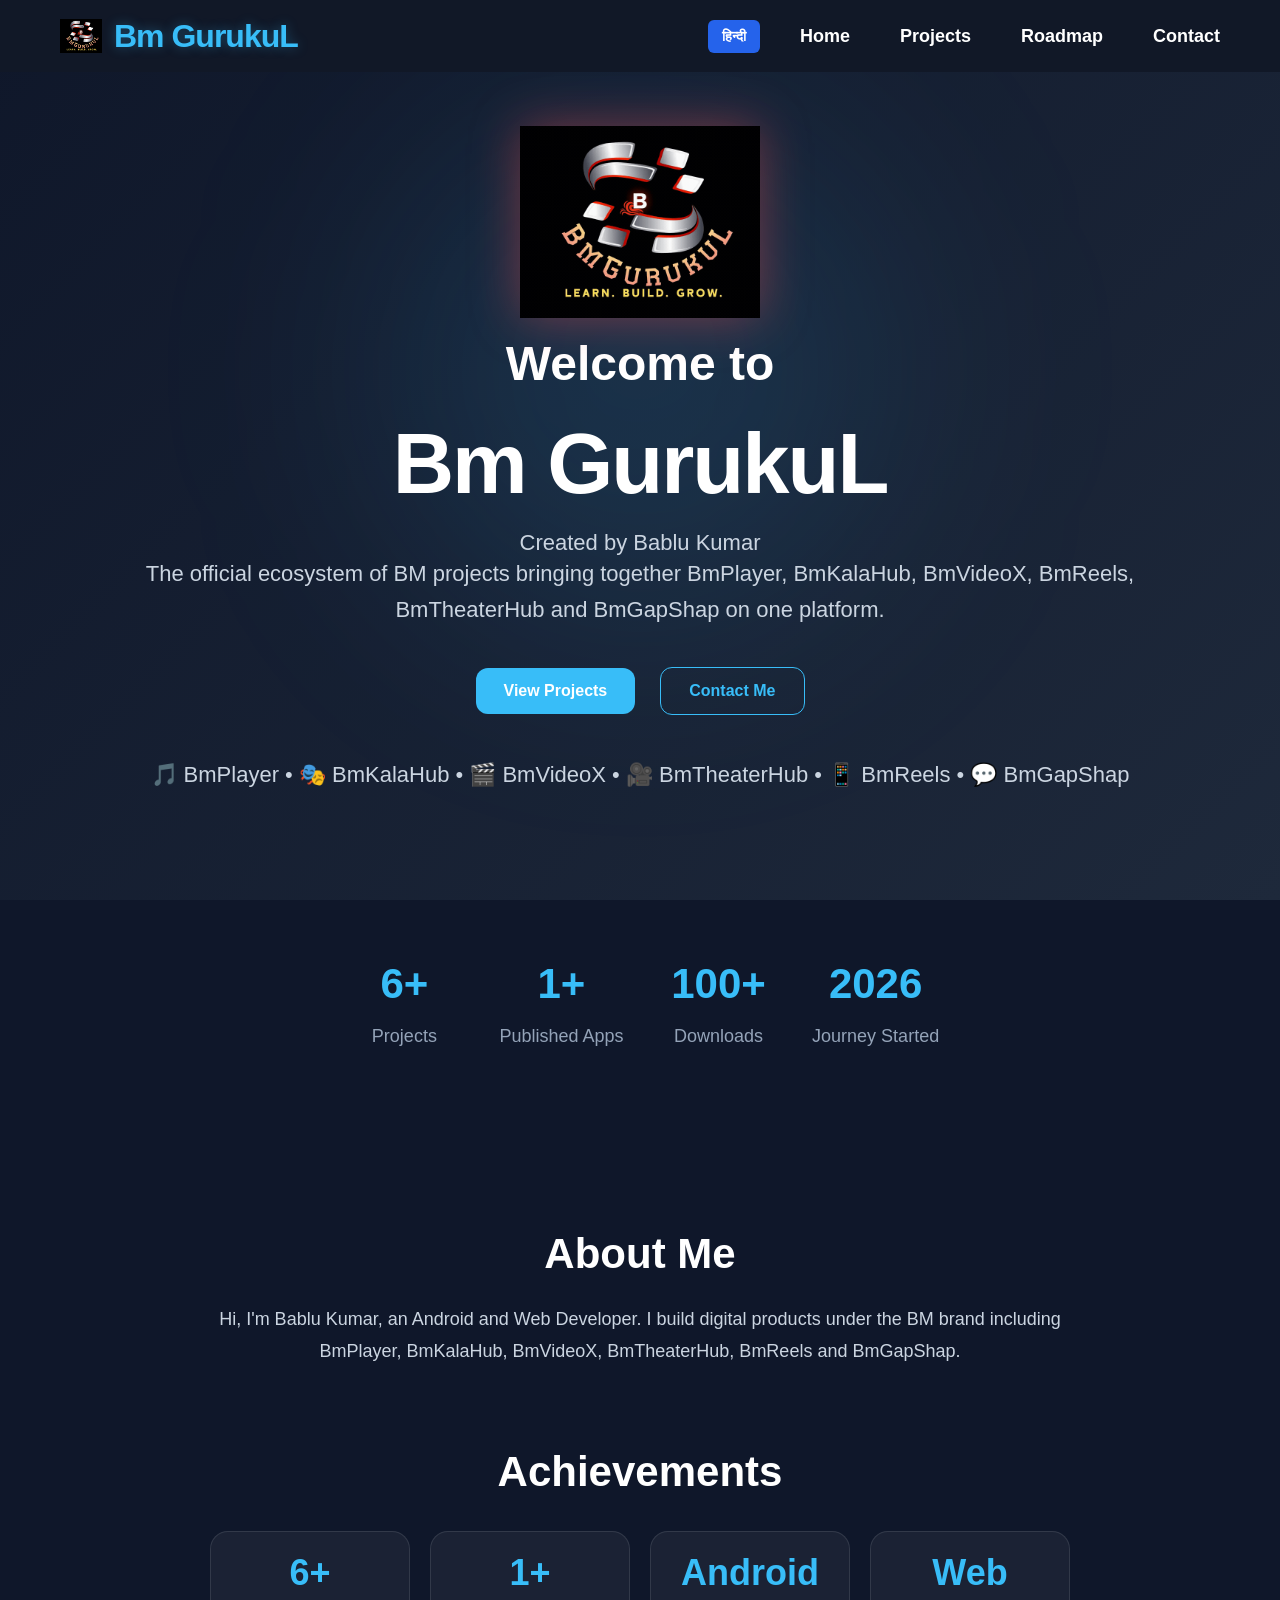
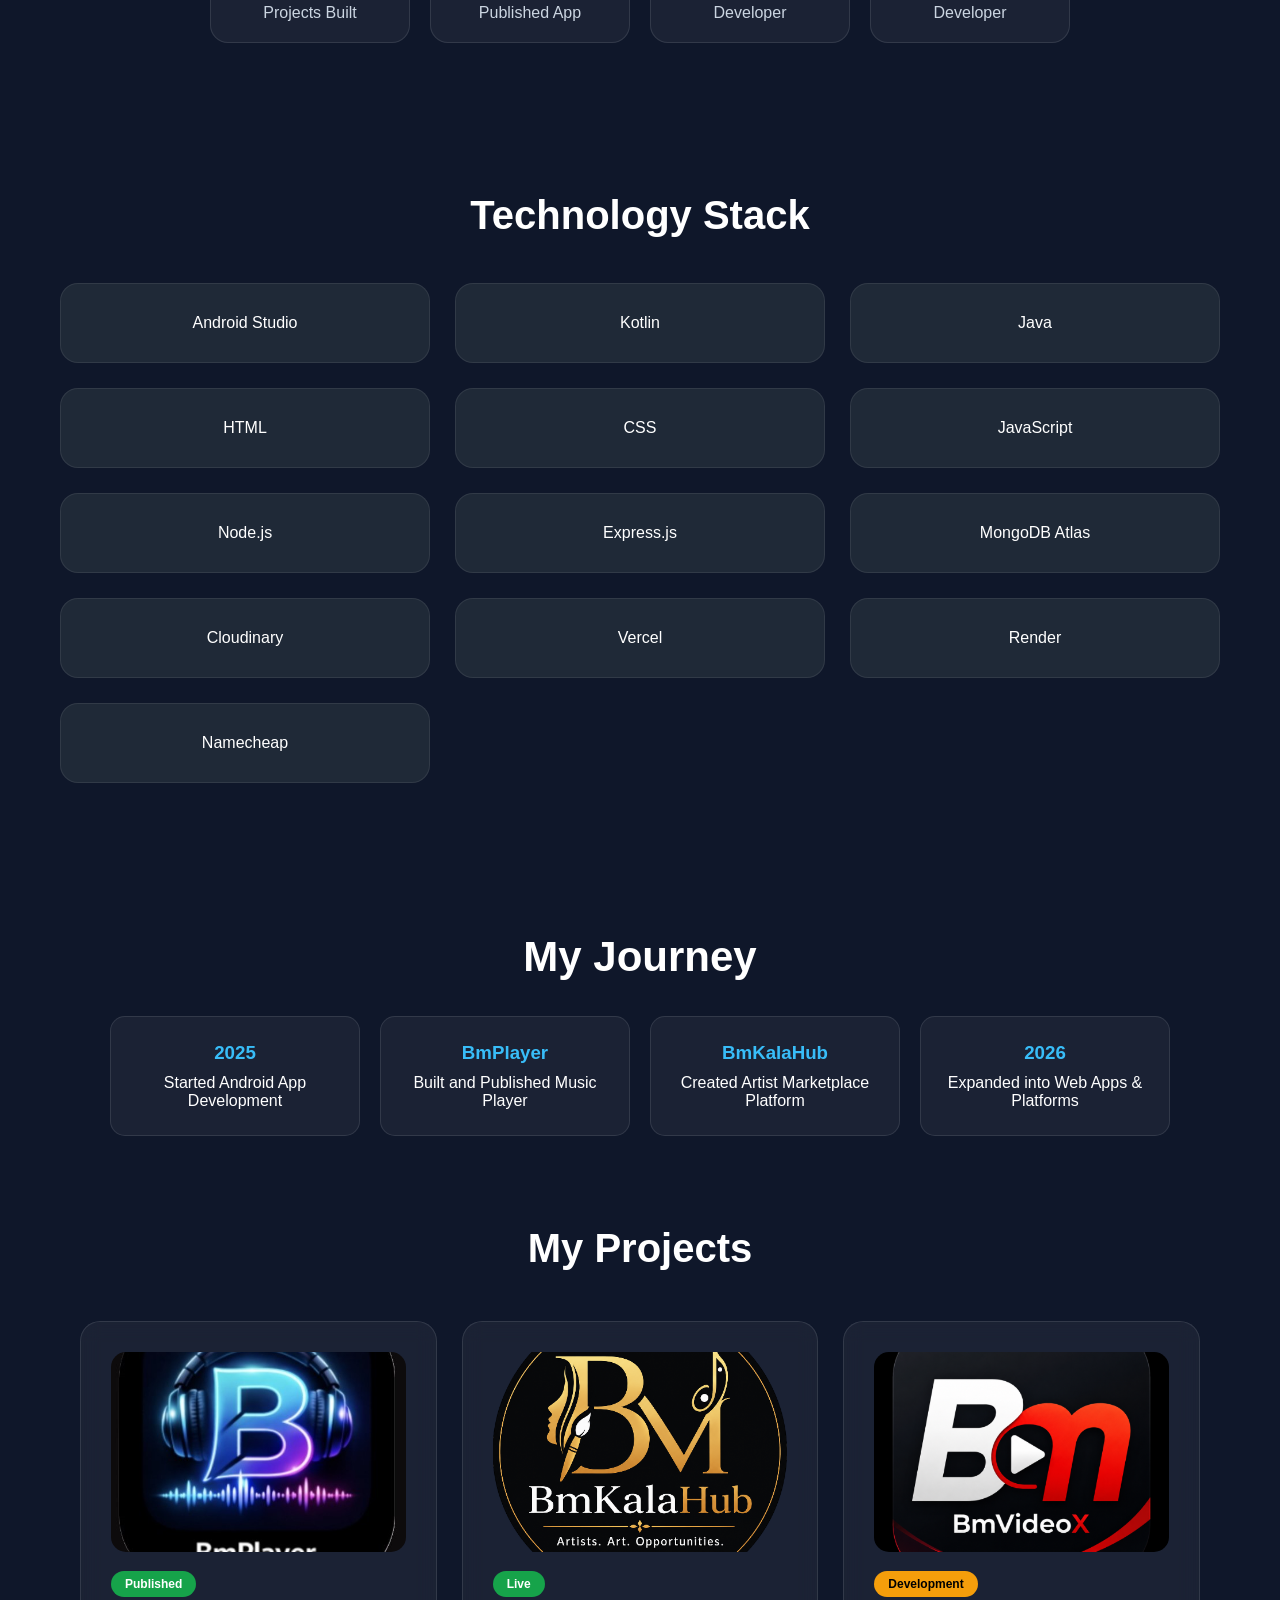
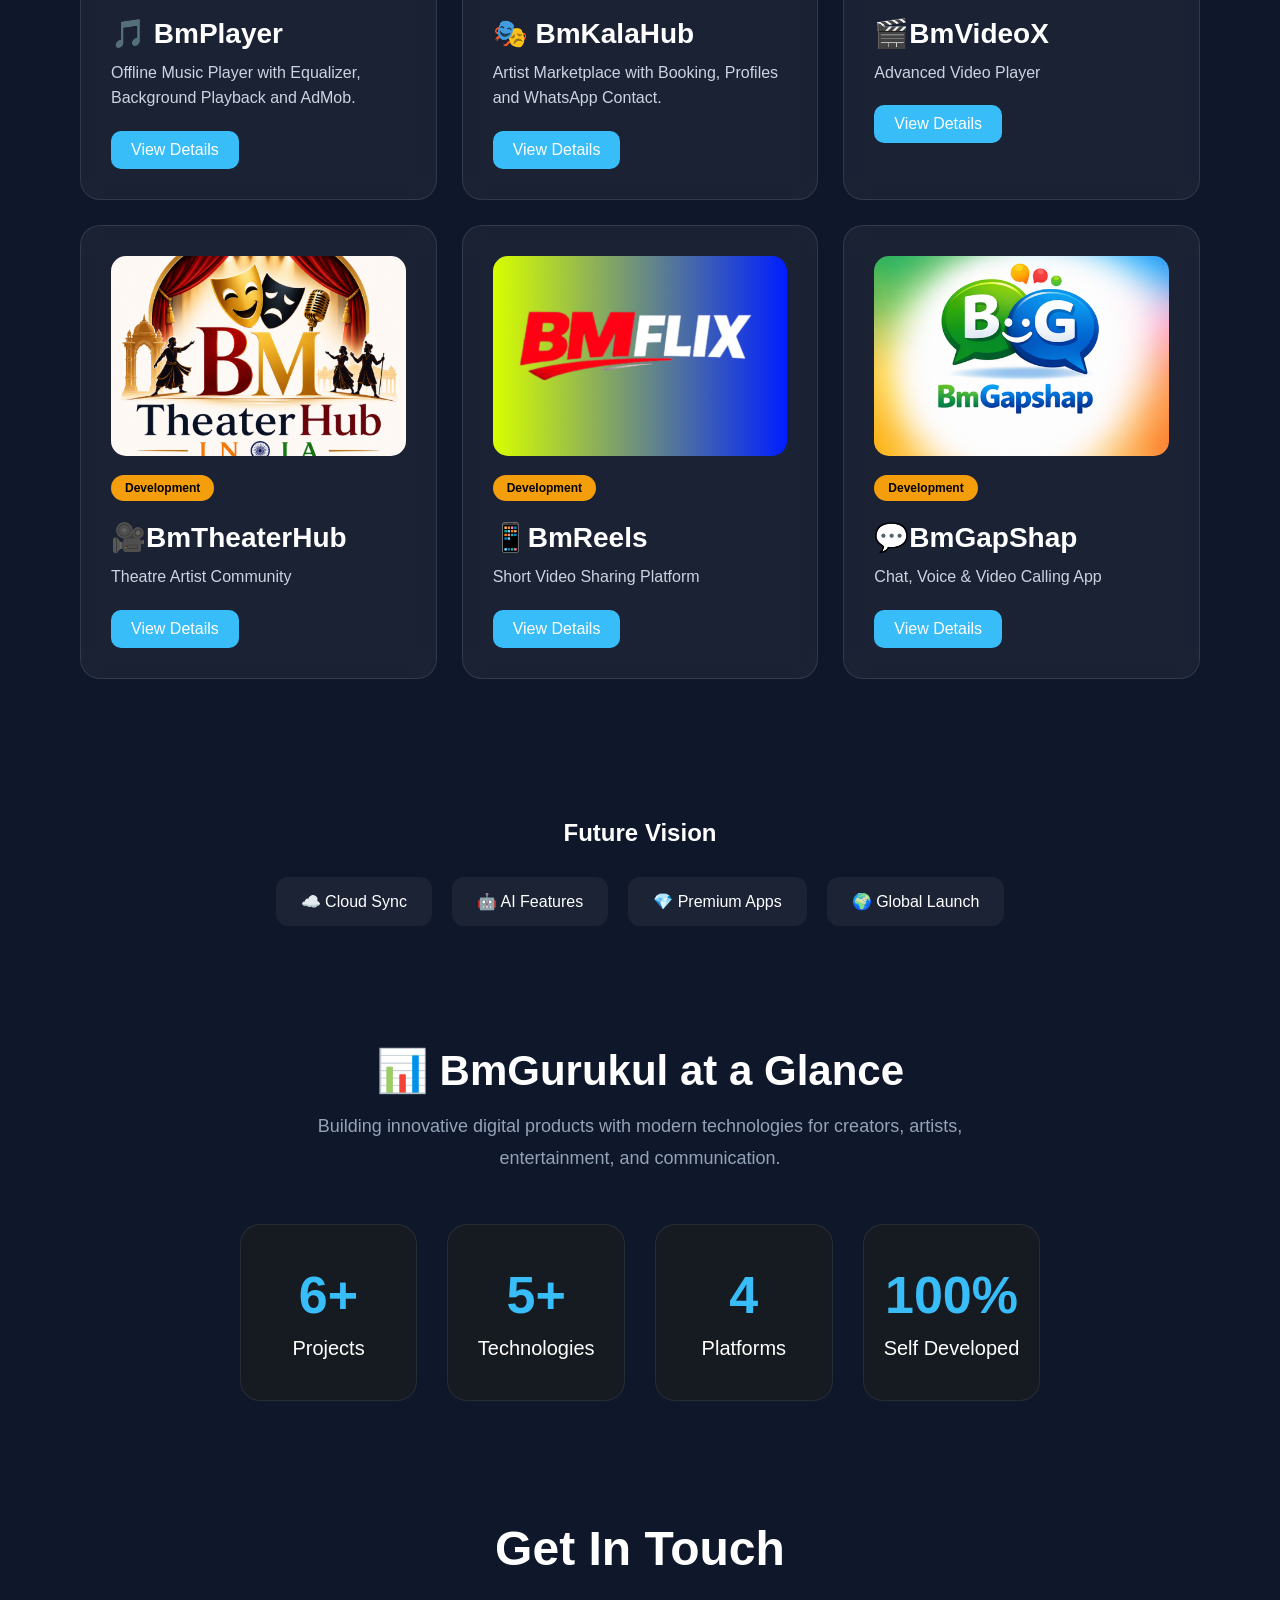
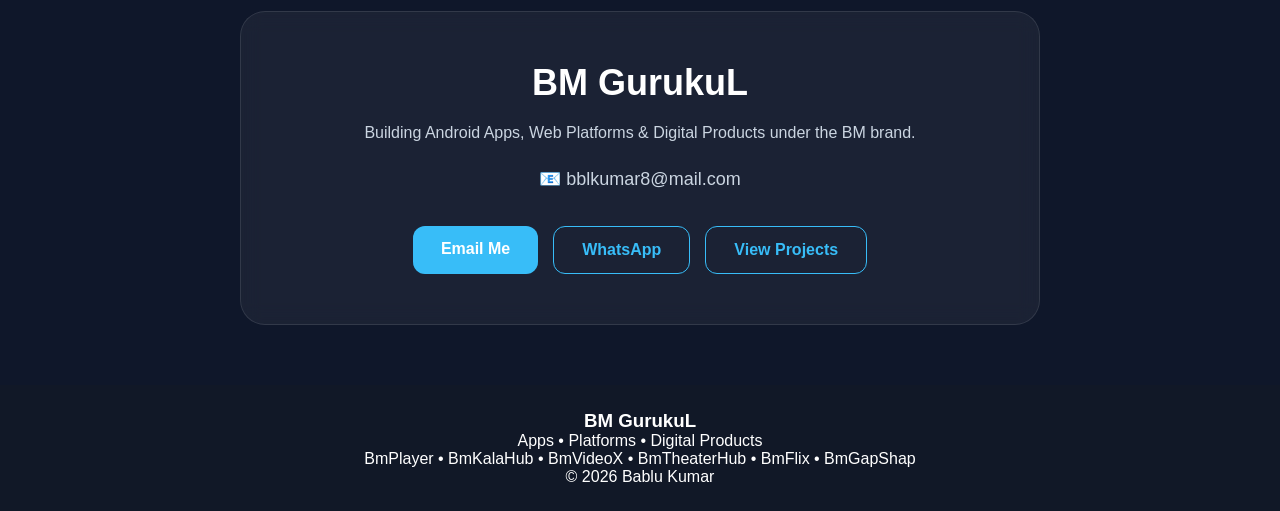
==== index.html @ 877640de "Fix image filename case" ====
<!DOCTYPE html>
<html lang="en">
<head>
    <meta charset="UTF-8">
    <meta name="viewport" content="width=device-width, initial-scale=1.0">
    <title>BmGurukul | Official BM Ecosystem</title>
    <link rel="icon" type="image/png" href="assets/bmgurukul.png">
    <link rel="manifest" href="manifest.webmanifest">
    <link rel="stylesheet" href="style.css">
    <link rel="canonical" href="https://bmgurukul.com">
 
    <meta name="description"
      content="Bm GurukuL is the official hub of BM projects including BmPlayer, BmKalaHub, BmVideoX, BmReels, BmTheaterHub and BmGapShap.">

<meta name="keywords"
      content="Bm GurukuL, BM Projects, Bablu Kumar, BmPlayer, BmKalaHub, BmVideoX, BmReels, BmTheaterHub, BmGapShap">

<meta name="author"
      content="Bablu Kumar">

<meta name="robots"
      content="index, follow">

<meta name="theme-color"
      content="#111827">

    <meta property="og:title"
      content="Bm GurukuL">

<meta property="og:description"
      content="Official ecosystem of BM digital projects.">

<meta property="og:type"
      content="website">

<meta property="og:image"
      content="assets/screenshot/bmgurukul.png">

<meta property="og:url" content="https://bmgurukul.com">

</head>
<body>


    <body class="home-page"></body>

    <div id="loader">

    <img src="assets/bmgurukul-logo.gif" alt="BmGurukul">

    <h2>Bm GurukuL</h2>

</div>
<header>
    <div class="logo">
    <img src="assets/bmgurukul.png" alt="BmGurukul Logo">
    <span>Bm GurukuL</span>
</div>

<div class="language-switch">
    <button id="langToggle">हिन्दी</button>
</div>

<!--
     <button class="menu-toggle" id="menuToggle">
    ☰
</button>
    -->

    <nav id="mobileMenu">
        <a href="#home">Home</a>
        <a href="#projects">Projects</a>
        <a href="#roadmap">Roadmap</a>
        <a href="#contact">Contact</a>
    </nav>

</header>

<section id="home" class="hero">

    <div class="hero-content">

        <div class="hero-logo">
            <img src="assets/bmgurukul-logo.gif" alt="BmGurukul Logo">
        </div>

      <h1 class="hero-title">

    <span class="welcome-text" id="welcomeText">Welcome to</span><br>

    <span class="brand-text" id="brandText">Bm GurukuL</span>

</h1>

        <p class="author" id="authorText">
    Created by Bablu Kumar
</p>

<p class="hero-sub" id="heroDesc">
    The official ecosystem of BM projects bringing together
    BmPlayer, BmKalaHub, BmVideoX, BmReels,
    BmTheaterHub and BmGapShap on one platform.
</p>

<div class="hero-buttons">

    <a href="#projects" class="btn-primary" id="viewProjectsBtn">
        View Projects
    </a>

    <a href="#contact" class="btn-secondary" id="contactBtn">
        Contact Me
    </a>

</div>

        <p class="hero-projects">
            🎵 BmPlayer • 🎭 BmKalaHub • 🎬 BmVideoX • 🎥 BmTheaterHub • 📱 BmReels • 💬 BmGapShap
        </p>

    </div>

</section>

<section class="stats">

    <div class="stats-grid">

        <div class="stat">
            <h2>6+</h2>
            <p>Projects</p>
        </div>

        <div class="stat">
            <h2>1+</h2>
            <p>Published Apps</p>
        </div>

        <div class="stat">
            <h2>100+</h2>
            <p>Downloads</p>
        </div>

        <div class="stat">
            <h2>2026</h2>
            <p>Journey Started</p>
        </div>

    </div>

</section>

<section class="about">

    <h2 id="aboutTitle">About Me</h2>


    <p id="aboutDesc">
        Hi, I'm Bablu Kumar, an Android and Web Developer.
        I build digital products under the BM brand including
        BmPlayer, BmKalaHub, BmVideoX, BmTheaterHub, BmReels
        and BmGapShap.
    </p>

</section>

<section class="achievements">

    <h2>Achievements</h2>

    <div class="achievement-grid">

        <div class="achievement-card">
            <h3>6+</h3>
            <p>Projects Built</p>
        </div>

        <div class="achievement-card">
            <h3>1+</h3>
            <p>Published App</p>
        </div>

        <div class="achievement-card">
            <h3>Android</h3>
            <p>Developer</p>
        </div>

        <div class="achievement-card">
            <h3>Web</h3>
            <p>Developer</p>
        </div>

    </div>

</section>

<section class="tech-stack">

    <h2>Technology Stack</h2>

    <div class="tech-grid">

        <div class="tech-card">Android Studio</div>
        <div class="tech-card">Kotlin</div>
        <div class="tech-card">Java</div>
        <div class="tech-card">HTML</div>
        <div class="tech-card">CSS</div>
        <div class="tech-card">JavaScript</div>
        <div class="tech-card">Node.js</div>
        <div class="tech-card">Express.js</div>
        <div class="tech-card">MongoDB Atlas</div>
        <div class="tech-card">Cloudinary</div>
        <div class="tech-card">Vercel</div>
        <div class="tech-card">Render</div>
        <div class="tech-card">Namecheap</div>


    </div>

</section>

<section class="journey">

    <h2 id="journeyTitle">My Journey</h2>

    <div class="timeline">

        <div class="timeline-item">
            <h3>2025</h3>
            <p id="journey1">Started Android App Development</p>
        </div>

        <div class="timeline-item">
            <h3>BmPlayer</h3>
            <p id="journey2">Built and Published Music Player</p>
        </div>

        <div class="timeline-item">
            <h3>BmKalaHub</h3>
            <p id="journey3">Created Artist Marketplace Platform</p>
        </div>

        <div class="timeline-item">
            <h3>2026</h3>
            <p id="journey4">Expanded into Web Apps & Platforms</p>
        </div>

    </div>

</section>

<section id="projects">
    <h2 id="projectsTitle">My Projects</h2>

    <div class="grid">

    <div class="card">

    <img src="images/bmplayer.png" class="project-img">

    <div class="badge live">Published</div>

    <h3>🎵 BmPlayer</h3>

    <p id="bmplayerDesc">
    Offline Music Player with Equalizer,
    Background Playback and AdMob.
</p>

<a href="bmplayer.html" class="project-btn" id="bmplayerBtn">
    View Details
</a>
</div>


        <div class="card">

    <img src="images/BmKalaHub.png" class="project-img">
    <div class="badge live">Live</div>

    <h3>🎭 BmKalaHub</h3>

    <p id="bmkalahubDesc">
      Artist Marketplace with Booking,
      Profiles and WhatsApp Contact.
   </p>

    <a href="bmkalahub.html" class="project-btn" id="bmkalahubBtn">
         View Details
     </a>
  </div>

        <div class="card">
         <img src="images/bmvideox.png" class="project-img">

        <div class="badge dev">Development</div>
            <h3>🎬BmVideoX</h3>
            <p id="bmvideoxDesc">Advanced Video Player</p>

       <a href="bmvideox.html" class="project-btn" id="bmvideoxBtn">
                 View Details
       </a>
 
        </div>

        <div class="card">
        <img src="images/bmtheaterhub.png" class="project-img">
            <div class="badge dev">Development</div> 
            <h3>🎥BmTheaterHub</h3>
            <p id="bmtheaterhubDesc">Theatre Artist Community</p>

           <a href="bmtheaterhub.html" class="project-btn" id="bmtheaterhubBtn">
                    View Details
            </a>
        </div>

        <div class="card">
         <img src="images/BmReels.png" class="project-img">
        <div class="badge dev">Development</div>
            <h3>📱BmReels</h3>
            <p id="bmreelsDesc">Short Video Sharing Platform</p>

            <a href="bmreels.html" class="project-btn" id="bmreelsBtn">
                     View Details
            </a>

        </div>

        <div class="card">
        <img src="images/bmgapshap.png" class="project-img">

        <div class="badge dev">Development</div>
            <h3>💬BmGapShap</h3>
            <p id="bmgapshapDesc">Chat, Voice & Video Calling App</p>

             <a href="bmgapshap.html" class="project-btn" id="bmgapshapBtn">
                      View Details
             </a>
 
        </div>

    </div>
</section>

<section id="roadmap">

    <h2 id="roadmapTitle">Future Vision</h2>

    <div class="roadmap-grid">

        <div id="roadmap1">☁️ Cloud Sync</div>

        <div id="roadmap2">🤖 AI Features</div>

        <div id="roadmap3">💎 Premium Apps</div>

        <div id="roadmap4">🌍 Global Launch</div>

    </div>

</section>

<section class="stats">

    <div class="container">

        <h2 id="statsTitle">📊 BmGurukul at a Glance</h2>

        <p id="statsDesc">
            Building innovative digital products with modern technologies
            for creators, artists, entertainment, and communication.
        </p>

        <div class="stats-grid">

    <div class="stat-card">
        <h3>6+</h3>
        <span id="projectsStat">Projects</span>
    </div>

    <div class="stat-card">
        <h3>5+</h3>
        <span id="technologiesStat">Technologies</span>
    </div>

    <div class="stat-card">
        <h3>4</h3>
        <span id="platformsStat">Platforms</span>
    </div>

    <div class="stat-card">
        <h3>100%</h3>
        <span id="developedStat">Self Developed</span>
    </div>

</div>

</section>

<section id="contact">

    <h2 id="contactTitle">Get In Touch</h2>

    <div class="contact-card">

        <h3 id="contactBrand">BM GurukuL</h3>

        <p id="contactDesc">
            Building Android Apps, Web Platforms &
            Digital Products under the BM brand.
        </p>

        <p class="contact-email">
            📧 bblkumar8@mail.com
        </p>

        <div class="contact-buttons">

            <a href="https://mail.google.com/mail/?view=cm&fs=1&to=bblkumar8@mail.com"
               target="_blank"
               class="btn-primary"
               id="emailBtn">
                Email Me
            </a>

            <a href="https://wa.me/919546801267"
               target="_blank"
               class="btn-secondary"
               id="whatsappBtn">
                WhatsApp
            </a>

            <a href="#projects"
               class="btn-secondary"
               id="viewProjectsContactBtn">
                View Projects
            </a>

        </div>

    </div>

</section>

<footer>

    <h3 id="footerTitle">BM GurukuL</h3>

    <p id="footerTagline">
        Apps • Platforms • Digital Products
    </p>

    <p id="footerProjects">
        BmPlayer • BmKalaHub • BmVideoX •
        BmTheaterHub • BmFlix • BmGapShap
    </p>

    <p id="footerCopyright">
        © 2026 Bablu Kumar
    </p>

</footer>

   <script src="js/loader.js"></script>
   <script src="script.js"></script>
   <script src="language.js"></script>

  </body>

</html>
---- style.css ----
*{
    margin:0;
    padding:0;
    box-sizing:border-box;
    font-family:Segoe UI,sans-serif;
}

body{
    background:#0f172a;
    color:white;
}

.hero::before{
    content:'';
    position:absolute;
    width:500px;
    height:500px;
    background:rgba(56,189,248,.12);
    filter:blur(120px);
    border-radius:50%;
    top:120px;
    left:50%;
    transform:translateX(-50%);
}

.hero{
    position:relative;
    overflow:hidden;
}

.hero > *{
    position:relative;
    z-index:2;
}

header{
    height:72px;
    padding:0 60px;
    display:flex;
    justify-content:space-between;
    align-items:center;
    background:#111827;
    position:fixed;
    top:0;
    left:0;
    right:0;
    z-index:1000;
}

nav a{
    color:white;
    text-decoration:none;
    margin-left:25px;
}

.language-switch{
    margin-left:auto;
    margin-right:15px;
}

.language-switch button{
    background:#2563eb;
    color:#fff;
    border:none;
    border-radius:6px;
    padding:8px 14px;
    font-size:14px;
    font-weight:600;
    cursor:pointer;
    transition:.3s;
}

.language-switch button:hover{
    background:#1d4ed8;
}

.hero{
    min-height:100vh;
    padding:150px 20px 80px;
    display:flex;
    justify-content:center;
    align-items:center;
    text-align:center;
    background:linear-gradient(135deg,#0f172a,#1e293b);
}
.hero-content{
    max-width:1100px;
    margin:auto;
}

.hero-title{

    margin:20px 0;

    line-height:1.1;

}

.welcome-text{

    display:block;

    font-size:48px;

    font-weight:700;

    color:#ffffff;

}

.brand-text{

    display:block;

    font-size:85px;

    font-weight:900;

    color:#ffffff;

    letter-spacing:-2px;

}
.hero p{
    font-size:22px;
    color:#cbd5e1;
}

.hero button{
    margin-top:30px;
    padding:14px 30px;
    border:none;
    border-radius:10px;
    font-size:18px;
    cursor:pointer;
}


#projects{
   padding:30px 80px 80px;
}

#projects h2{
    text-align:center;
    margin-bottom:50px;
    font-size:40px;
}

.grid{
    display:grid;
    grid-template-columns:repeat(auto-fit,minmax(300px,1fr));
    gap:25px;
}

.card{
    background:#1e293b;
    padding:25px;
    border-radius:15px;
    transition:.3s;
}

.card:hover{
    transform:translateY(-8px);
}

.card h3{
    margin-bottom:10px;
}

#roadmap{
    padding:60px 80px 30px;
}

#contact{
    padding:30px 80px 40px;
}

footer{
    padding:25px;
    text-align:center;
    background:#111827;
}

.stats{
    display:flex;
    justify-content:center;
    gap:80px;
    padding:60px 20px;
    text-align:center;
}

.stat h2{
    font-size:60px;
    color:#38bdf8;
}

.stat p{
    font-size:20px;
    color:#cbd5e1;
}

.about{
    padding:70px 15% 20px;
    text-align:center;
}

.about h2{
    font-size:42px;
    margin-bottom:25px;
}

.about p{
    max-width:900px;
    margin:auto;
    font-size:18px;
    line-height:1.8;
    color:#cbd5e1;
}

.card{
    background:rgba(255,255,255,0.05);
    backdrop-filter:blur(10px);
    border:1px solid rgba(255,255,255,0.1);
    padding:30px;
    border-radius:20px;
    transition:0.4s;
    overflow:hidden;
}

.card:hover{
    transform:translateY(-10px);
    box-shadow:0 15px 40px rgba(0,0,0,0.4);
}

.card h3{
    font-size:28px;
    margin:20px 0 10px;
}

.card p{
    color:#cbd5e1;
    line-height:1.6;
}

.badge{
    display:inline-block;
    padding:6px 14px;
    border-radius:30px;
    font-size:12px;
    font-weight:bold;
}

.live{
    background:#16a34a;
    color:white;
}

.dev{
    background:#f59e0b;
    color:black;
}

.hero-sub{
    max-width:1000px;
    margin:0 auto 35px;
    font-size:28px;
    line-height:1.6;
    color:#cbd5e1;
}

.hero-buttons{
    display:flex;
    justify-content:center;
    align-items:center;
    gap:25px;   /* Buttons ke beech distance */
    margin:40px 0;
    flex-wrap:wrap;
}

.btn-primary,
.btn-secondary{
    padding:14px 28px;
    border-radius:12px;
    text-decoration:none;
    font-weight:600;
    transition:.3s;
}

.btn-primary{
    background:#38bdf8;
    color:white;
}

.btn-primary:hover{
    transform:translateY(-3px);
}

.btn-secondary{
    border:1px solid #38bdf8;
    color:#38bdf8;
}

.btn-secondary:hover{
    background:#38bdf8;
    color:white;
}

.hero-projects{
    margin-top:25px;
    color:#94a3b8;
    text-align:center;
     font-size:22px;
    line-height:1.8;
}

.contact-card{
    max-width:700px;
    margin:auto;
    background:rgba(255,255,255,.05);
    border:1px solid rgba(255,255,255,.1);
    border-radius:20px;
    padding:40px;
    text-align:center;
}

#contact h2{
    text-align:center;
    margin-bottom:30px;
    font-size:42px;
}

#roadmap{
    text-align:center;
    padding:60px 20px;
}

.roadmap-grid{
    display:flex;
    justify-content:center;
    gap:20px;
    flex-wrap:wrap;
    margin-top:30px;
}

.roadmap-grid div{
    background:rgba(255,255,255,.05);
    padding:15px 25px;
    border-radius:12px;
}

.contact-buttons{
    margin-top:25px;
    display:flex;
    justify-content:center;
    gap:15px;
}

#contact{
    padding:60px 20px;
    text-align:center;
}

#contact h2{
    font-size:48px;
    margin-bottom:35px;
}

.contact-card{
    max-width:800px;
    margin:auto;
    padding:50px;
    border-radius:25px;
    background:rgba(255,255,255,.05);
    border:1px solid rgba(255,255,255,.1);
    backdrop-filter:blur(10px);
}

.contact-card h3{
    font-size:36px;
    margin-bottom:15px;
}

.contact-card p{
    color:#cbd5e1;
    line-height:1.8;
}

.contact-email{
    margin-top:15px;
    font-size:18px;
}

.contact-buttons{
    margin-top:30px;
    display:flex;
    justify-content:center;
    gap:15px;
    flex-wrap:wrap;
}

.project-img{
    width:100%;
    height:200px;
    object-fit:cover;
    border-radius:15px;
    margin-bottom:15px;
    transition:.4s;
}

.card:hover .project-img{
    transform:scale(1.05);
}

.project-btn{
    display:inline-block;
    margin-top:20px;
    padding:10px 20px;
    border-radius:10px;
    background:#38bdf8;
    color:white;
    text-decoration:none;
}

html{
    scroll-behavior:smooth;
}

.project-page{
    max-width:1200px;
    margin:auto;
    padding:60px 30px;
}

.project-page .project-img{
    width:250px;
    height:250px;
    object-fit:cover;
    display:block;
    margin:60px auto 40px;
    border-radius:25px;
}

.project-page h1{
    text-align:center;
    font-size:60px;
    margin-bottom:20px;
}

.project-page p{
    text-align:center;
    font-size:22px;
    color:#cbd5e1;
    max-width:900px;
    margin:0 auto 30px;
}

.project-page h2{
    text-align:center;
    margin-top:50px;
    margin-bottom:25px;
}

.project-page ul{
    max-width:500px;
    margin:0 auto 40px;
    font-size:20px;
    line-height:2;
}

.project-page .btn-primary{
    display:block;
    width:220px;
    text-align:center;
    margin:30px auto;
}

header nav a{
    color:white;
    text-decoration:none;
    font-size:18px;
    font-weight:600;
}

header nav a:hover{
    color:#38bdf8;
}

.achievements{
    padding:60px 20px;
    text-align:center;
}

.achievements h2{
    font-size:42px;
    margin-bottom:35px;
}

.achievement-grid{
    display:flex;
    justify-content:center;
    gap:20px;
    flex-wrap:wrap;
}

.achievement-card{
    background:rgba(255,255,255,.05);
    border:1px solid rgba(255,255,255,.1);
    border-radius:18px;
    padding:20px;
    min-width:200px;
}

.achievement-card h3{
    font-size:36px;
    color:#38bdf8;
}

.achievement-card p{
    margin-top:10px;
    color:#cbd5e1;
}

.tech-stack{
    padding:60px 20px;
    text-align:center;
}

.tech-stack h2{
    font-size:42px;
    margin-bottom:35px;
}

.tech-grid{
    display:flex;
    justify-content:center;
    gap:15px;
    flex-wrap:wrap;
}

.tech-card{
    background:rgba(255,255,255,.05);
    border:1px solid rgba(255,255,255,.1);
    border-radius:12px;
    padding:15px 25px;
    color:white;
    transition:.3s;
}

.tech-card:hover{
    transform:translateY(-5px);
}

.journey{
    padding:60px 20px;
    text-align:center;
}

.journey h2{
    font-size:42px;
    margin-bottom:35px;
}

.timeline{
    display:flex;
    justify-content:center;
    gap:20px;
    flex-wrap:wrap;
}

.timeline-item{
    background:rgba(255,255,255,.05);
    border:1px solid rgba(255,255,255,.1);
    border-radius:15px;
    padding:25px;
    width:250px;
}

.timeline-item h3{
    color:#38bdf8;
    margin-bottom:10px;
}

.hero-logo{
    display:flex;
    justify-content:center;
    align-items:center;
    margin-top:-50px;      /* Logo upar */
    margin-bottom:10px;    /* Heading ke paas */
}

.hero-logo img{
    width:240px;           /* Pehle 180px tha */
    height:auto;
    display:block;
    animation:logoFloat 3s ease-in-out infinite;
    filter:drop-shadow(0 0 25px rgba(255,80,80,.40));
}

@keyframes logoFloat{
    0%{
        transform:translateY(0);
    }

    50%{
        transform:translateY(-12px);
    }

    100%{
        transform:translateY(0);
    }
}

.logo{
    display:flex;
    align-items:center;
    gap:12px;
}

.logo img{
    width:42px;
    height:42px;
    object-fit:contain;
}

.logo span{
    font-size:32px;
    font-weight:800;
    color:#38bdf8;
    letter-spacing:-1px;
    text-shadow:0 0 12px rgba(56,189,248,.35);
}

/* ===========================
   LOADER
=========================== */

#loader{
    position:fixed;
    inset:0;
    background:#0f172a;
    display:flex;
    flex-direction:column;
    justify-content:center;
    align-items:center;
    z-index:99999;
    transition:opacity .8s ease, visibility .8s ease;
}

#loader img{
    width:180px;
    height:auto;
    animation:loaderFloat 2s ease-in-out infinite;
    filter:drop-shadow(0 0 25px rgba(255,70,70,.4));
}

#loader h2{
    margin-top:20px;
    font-size:42px;
    color:#38bdf8;
    font-weight:800;
    letter-spacing:1px;
}

#loader.hide{
    opacity:0;
    visibility:hidden;
}

@keyframes loaderFloat{

    0%,100%{
        transform:translateY(0);
    }

    50%{
        transform:translateY(-12px);
    }

}

.project-info{
    max-width:1100px;
    margin:50px auto;
    display:grid;
    grid-template-columns:repeat(auto-fit,minmax(220px,1fr));
    gap:25px;
}

.info-card{
    background:#1f2937;
    border:1px solid rgba(255,255,255,.08);
    border-radius:18px;
    padding:30px 20px;
    text-align:center;
    transition:.35s;
}

.info-card span{
    font-size:38px;
}

.info-card h3{
    margin:15px 0 8px;
    color:#fff;
    font-size:22px;
}

.info-card p{
    color:#38bdf8;
    font-size:18px;
    font-weight:600;
}

.info-card:hover{
    transform:translateY(-8px);
    border-color:#38bdf8;
    box-shadow:0 15px 40px rgba(56,189,248,.25);
}

.features-section{
    max-width:1100px;
    margin:60px auto;
    padding:0 20px;
    text-align:center;
}

.features-section h2{
    font-size:38px;
    margin-bottom:40px;
    color:#fff;
}

.features-grid{
    display:grid;
    grid-template-columns:repeat(auto-fit,minmax(260px,1fr));
    gap:20px;
}

.feature-item{
    background:#1f2937;
    border:1px solid rgba(255,255,255,.08);
    border-radius:16px;
    padding:22px;
    font-size:20px;
    color:#fff;
    transition:.3s;
}

.feature-item:hover{
    transform:translateY(-6px);
    border-color:#38bdf8;
    box-shadow:0 10px 30px rgba(56,189,248,.25);
}

/* ==========================
   SCREENSHOTS
========================== */

.screenshots-section{
    max-width:1200px;
    margin:90px auto;
    padding:0 20px;
    text-align:center;
}

.screenshots-section h2{
    font-size:40px;
    color:#fff;
    margin-bottom:15px;
}

.screenshots-subtitle{
    color:#94a3b8;
    font-size:20px;
    margin-bottom:45px;
}

.screenshots-grid{
    display:grid;
    grid-template-columns:repeat(3,1fr);
    gap:25px;
}

.screenshots-grid img{
    width:100%;
    border-radius:18px;
    border:1px solid rgba(255,255,255,.08);
    transition:.35s;
    cursor:pointer;
    box-shadow:0 12px 30px rgba(0,0,0,.25);
}

.screenshots-grid img:hover{
    transform:translateY(-8px) scale(1.03);
    border-color:#38bdf8;
    box-shadow:0 18px 45px rgba(56,189,248,.35);
}

@media(max-width:900px){

.screenshots-grid{

grid-template-columns:1fr;

}

}

.tech-stack{
    max-width:1200px;
    margin:90px auto;
    padding:0 20px;
    text-align:center;
}

.tech-stack h2{
    font-size:40px;
    margin-bottom:45px;
}

.tech-grid{
    display:grid;
    grid-template-columns:repeat(3,1fr);
    gap:25px;
}

.tech-card{
    background:#1f2937;
    padding:30px;
    border-radius:18px;
    border:1px solid rgba(255,255,255,.08);
    transition:.35s;
}

.tech-card:hover{
    transform:translateY(-8px);
    border-color:#38bdf8;
    box-shadow:0 18px 45px rgba(56,189,248,.25);
}

.tech-card h3{
    color:#38bdf8;
    margin-bottom:18px;
}

.tech-card p{
    line-height:1.8;
}

@media(max-width:900px){

.tech-grid{
grid-template-columns:1fr;
}

}

/* ==========================
   LIVE PROJECT
========================== */

.live-project{

    max-width:1000px;

    margin:100px auto;

    padding:60px 30px;

    text-align:center;

    background:linear-gradient(135deg,#0f172a,#1f2937);

    border-radius:22px;

    border:1px solid rgba(56,189,248,.15);

}

.live-project h2{

    font-size:42px;

    margin-bottom:20px;

    color:#fff;

}

.live-project p{

    font-size:21px;

    color:#cbd5e1;

    margin-bottom:40px;

    line-height:1.8;

}

.visit-btn{

    display:inline-block;

    padding:18px 42px;

    background:#38bdf8;

    color:#fff;

    text-decoration:none;

    font-size:22px;

    font-weight:700;

    border-radius:14px;

    transition:.35s;

}

.visit-btn:hover{

    transform:translateY(-6px);

    box-shadow:0 18px 45px rgba(56,189,248,.35);

    background:#0ea5e9;

}

/* ==========================
   RELATED PROJECTS
========================== */

.related-projects{

    max-width:1200px;

    margin:100px auto;

    padding:0 20px;

    text-align:center;

}

.related-projects h2{

    font-size:40px;

    margin-bottom:45px;

}

.related-grid{

    display:grid;

    grid-template-columns:repeat(auto-fit,minmax(250px,1fr));

    gap:25px;

}

.related-card{

    background:#1f2937;

    border:1px solid rgba(255,255,255,.08);

    border-radius:18px;

    padding:30px;

    text-decoration:none;

    color:#fff;

    transition:.35s;

}

.related-card h3{

    color:#38bdf8;

    margin-bottom:15px;

}

.related-card p{

    color:#cbd5e1;

    line-height:1.6;

}

.related-card:hover{

    transform:translateY(-8px);

    border-color:#38bdf8;

    box-shadow:0 18px 45px rgba(56,189,248,.25);

}

/* ==========================
   FOOTER
========================== */

.project-footer{

    margin-top:80px;

    padding:70px 20px;

    background:#0f172a;

    text-align:center;

    border-top:1px solid rgba(255,255,255,.08);

}

/* ===========================
   Footer Logo Size
   =========================== */

.footer-logo img{

    width:250px;
   
    margin-bottom:10px;

}

.footer-logo h2{

    color:#38bdf8;

    font-size:34px;

    margin-bottom:8px;

}

.footer-logo p{

    color:#94a3b8;

    margin-bottom:35px;

}

/* ===========================
   Footer Navigation Links
   =========================== */

.footer-links{

    display:flex;

    justify-content:center;

    gap:35px;

    flex-wrap:wrap;

    margin-bottom:35px;

}

.footer-links a{

    color:#fff;

    text-decoration:none;

    transition:.3s;

    transition:.3s;

}

.footer-links a:hover{

    color:#38bdf8;
    transform:translateY(-2px);

}

.copyright{

    color:#64748b;

    margin-bottom:25px;

}

/* ===========================
   Back To Top Button
   =========================== */

#backToTop{

    background:#38bdf8;

    color:#fff;

    border:none;

    padding:15px 28px;

    border-radius:12px;

    cursor:pointer;

    font-size:18px;

    transition:.3s;

}

#backToTop:hover{

    transform:translateY(-5px);

    background:#0ea5e9;

    transform:translateY(-5px);

}

/* ======================
   LIGHTBOX
====================== */

.lightbox{

    position:fixed;

    inset:0;

    background:rgba(0,0,0,.92);

    display:none;

    justify-content:center;

    align-items:center;

    z-index:99999;

}

.lightbox img{

    max-width:90%;

    max-height:90%;

    border-radius:15px;

    box-shadow:0 20px 60px rgba(0,0,0,.6);

}

.close-lightbox{

    position:absolute;

    top:25px;

    right:40px;

    color:#fff;

    font-size:45px;

    cursor:pointer;

}

/* ===========================
   Hero Project Logo
   =========================== */

.hero-project-logo{

    width:250px;
    height:auto;

    /* Header se niche layega */
    margin-top:60px;

    /* Heading se gap */
    margin-bottom:30px;

    display:block;
    margin-left:auto;
    margin-right:auto;

}

/* ===========================
   Hero Project Logo
=========================== */

.hero-project-logo{

    /* Logo Size */
    width:260px;
    height:auto;

    /* Center */
    display:block;
    margin:60px auto 30px;

    /* Soft Blue Glow */
    filter:drop-shadow(0 0 20px rgba(56,189,248,.25));

}

/* ===========================
   DOWNLOAD SECTION
=========================== */

.download{

    max-width:1000px;

    margin:50px auto;   /* Pehle 100px ya usse zyada tha */

    padding:40px 20px;  /* Pehle 100px tha */

    text-align:center;

}

.download h2{

    font-size:42px;

    margin-bottom:20px;

}

.download p{

    max-width:700px;

    margin:0 auto 40px;

    font-size:20px;

    color:#cbd5e1;

    line-height:1.8;

}

.download-buttons{

    display:flex;

    justify-content:center;

    gap:20px;

    flex-wrap:wrap;

}

/* =====================================================
   APP SCREENSHOTS
   Reusable for all BM Projects
===================================================== */

.screenshots{

    max-width:1300px;

    margin:70px auto 40px;

    padding:0 20px;

    text-align:center;

}

.screenshots h2{

    font-size:42px;

    margin-bottom:15px;

}

.screenshots p{

    max-width:750px;

    margin:0 auto 60px;

    color:#94a3b8;

    font-size:20px;

    line-height:1.8;

}


/* =====================================================
   PROFESSIONAL MOBILE SCREENSHOT MOCKUP
===================================================== */

.screenshot-grid{

    display:grid;

    grid-template-columns:repeat(auto-fit,minmax(230px,1fr));

    gap:45px;

    justify-items:center;

}

.shot{

    position:relative;

    display:flex;

    flex-direction:column;

    align-items:center;

}

/* Phone Body */

.shot img{

    width:230px;

    aspect-ratio:9/19.5;

    object-fit:cover;

    border:8px solid #1f2937;

    border-radius:40px;

    background:#000;

    padding:6px;

    transition:.35s;

    cursor:pointer;

    box-shadow:
        0 18px 45px rgba(0,0,0,.45),
        inset 0 0 0 2px rgba(255,255,255,.04);

}

/* ==========================================
   PHONE CAMERA (Punch Hole)
========================================== */

.shot::before{

    content:"";

    position:absolute;

    top:16px;

    left:50%;

    transform:translateX(-50%);

    width:16px;

    height:16px;

    background:#000;

    border:2px solid #2f3645;

    border-radius:50%;

    box-shadow:
        inset 0 0 4px rgba(255,255,255,.15),
        0 0 2px rgba(0,0,0,.6);

    z-index:10;

}

/* Bottom Gesture Bar */

.shot::after{

    content:"";

    position:absolute;

    bottom:48px;

    width:80px;

    height:5px;

    background:#d1d5db;

    border-radius:20px;

    opacity:.8;

}

/* Hover */

.shot:hover img{

    transform:translateY(-8px) scale(1.03);

    border-color:#38bdf8;

    box-shadow:
        0 25px 55px rgba(56,189,248,.35);

}

/* Screenshot Name */

.shot span{

    margin-top:18px;

    font-size:20px;

    font-weight:700;

    color:#ffffff;

    letter-spacing:.4px;

}

/* Tablet */

@media(max-width:900px){

.screenshot-grid{

grid-template-columns:repeat(2,1fr);

}

}

/* Mobile */

@media(max-width:600px){

.screenshot-grid{

grid-template-columns:1fr;

}

.shot img{

width:250px;

}

}

/* ==========================================
   Single Screenshot (BmTheaterHub)
========================================== */

.single-shot{

    display:flex;

    justify-content:center;

    align-items:center;

}

.single-shot img{

    width:430px;

    max-width:100%;

}

/* ==========================================
   STATS SECTION
========================================== */

.stats{

    padding:90px 20px;

    text-align:center;

}

.stats h2{

    font-size:42px;

    margin-bottom:15px;

}

.stats p{

    max-width:700px;

    margin:0 auto 50px;

    color:#94a3b8;

    line-height:1.8;

    font-size:18px;

}

.stat{

    width:100%;

    text-align:center;

}

.stats{

    padding:60px 20px;

}

.stat{

    width:100%;

    text-align:center;

}

.stat h3{

    font-size:46px;

}

.stat p{

    font-size:18px;

    line-height:1.5;

}

.stat-card{

    background:#161b22;

    padding:40px 20px;

    border-radius:20px;

    transition:.3s;

    border:1px solid rgba(255,255,255,.08);

}

.stat-card:hover{

    transform:translateY(-8px);

    border-color:#38bdf8;

    box-shadow:0 15px 40px rgba(56,189,248,.18);

}

.stat-card h3{

    font-size:52px;

    color:#38bdf8;

    margin-bottom:12px;

}

.stat-card span{

    font-size:20px;

    color:#fff;

}

.menu-toggle{
    display:none;
}

nav{
    display:flex;
    align-items:center;
    gap:25px;
}

/* ==========================================
   FINAL RESPONSIVE
========================================== */

@media (max-width:768px){

/* ---------- Header ---------- */

body.home-page nav.active{
    display:flex;
}

header{
    position:fixed;
    top:0;
    left:0;
    width:100%;
    height:70px;
    padding:0 18px;
    z-index:1000;
    background:#111827;
}

.language-switch{
    margin-left:auto;
    margin-right:10px;
}

.language-switch button{
    padding:6px 10px;
    font-size:13px;
}

body.project-page header nav{
    display:flex !important;
    position:static;
    width:auto;
    flex-direction:row;
    background:none;
    padding:0;
}

body.project-page header nav a{
    margin:0;
    font-size:16px;
}

.logo{
    gap:10px;
}

.logo img{
    width:34px;
    height:34px;
}

.logo span{
    font-size:22px;
}

.menu-toggle{
    display:block;
    font-size:30px;
    background:none;
    border:none;
    color:#fff;
    cursor:pointer;
}

nav{
    position:fixed;
    top:70px;
    left:0;
    width:100%;
    height:calc(100vh - 70px);

    display:none;
    flex-direction:column;
    justify-content:flex-start;
    align-items:center;

    background:#111827;
    padding-top:40px;
    z-index:9999;
    pointer-events: auto;
}

nav.active{
    display:flex;
}

nav a{
    display:block;
    width:100%;
    padding:18px 0;
    text-align:center;
    font-size:22px;
    margin:0;
}

/* ---------- Hero ---------- */

.hero{
    min-height:auto;
   padding:140px 18px 60px;
}

.hero-content{
    width:100%;
    max-width:100%;
    margin:auto;
    text-align:center;
}

.hero-logo{
     margin-top:10px;
    margin-bottom:25px;
}

.hero-logo img{
     width:160px;
    display:block;
    margin:0 auto;
}

.welcome-text{
    font-size:24px !important;
}

.brand-text{
    font-size:48px !important;
    line-height:1.1;
}

.author{
    font-size:17px;
    margin:15px 0;
}

.hero-sub{
    font-size:16px;
    line-height:1.7;
    padding:0 5px;
}

.hero-buttons{
    display:flex;
    flex-direction:column;
    gap:15px;
    margin:30px 0;
}

.hero-buttons a{
    width:230px;
    margin:auto;
    font-size:17px;
}

.hero-projects{
    font-size:15px;
    line-height:1.8;
}

/* ---------- Stats ---------- */

.stats{
    padding:40px 20px 20px;
}

.stats-grid{
    display:grid !important;
    grid-template-columns:repeat(2,1fr) !important;
    gap:18px;
    max-width:340px;
    width:100%;
    margin:0 auto;
}

.stat{
    text-align:center;
}

.stat h2{
    font-size:34px;
    margin-bottom:6px;
}

.stat p{
    font-size:14px;
    line-height:1.4;
}
/* ---------- About ---------- */

.about{
    padding:20px 20px 50px;
}

.about h2{
    font-size:42px;
}

.about p{
    font-size:18px;
    line-height:1.8;
}

/* ---------- Achievements ---------- */

.achievement-grid{
    grid-template-columns:1fr;
}

.achievement-card{
    padding:28px;
}

/* ---------- Projects ---------- */

#projects{
    padding:60px 20px;
}

.grid{
    grid-template-columns:1fr;
    gap:30px;
}

/* ---------- Tech ---------- */

.tech-grid{
    grid-template-columns:1fr;
}

/* ---------- Features ---------- */

.features-grid{
    grid-template-columns:1fr;
}

/* ---------- Contact ---------- */

.contact{
    padding:60px 20px;
}

.contact h2{
    font-size:42px;
}

.contact-card{
    padding:30px 20px;
}

/* ---------- Footer ---------- */

footer{
    padding:35px 20px;
    text-align:center;
}

/* ---------- Project Pages ---------- */

.project-page{
    padding:30px 10px 20px;
}

.project-page h1{
    font-size:42px;
}

.project-page p{
    font-size:17px;
}

.project-info{
    grid-template-columns:1fr;
}

.download{
    padding:50px 20px;
}

.stats{
        padding:50px 20px;
    }

    .stats .container{
        width:100%;
        max-width:100%;
        margin:0 auto;
    }

    .stats h2{
        font-size:36px;
        line-height:1.2;
        text-align:center;
        margin-bottom:18px;
    }

    .stats p{
        font-size:16px;
        line-height:1.8;
        text-align:center;
        max-width:100%;
        margin:0 auto 35px;
        padding:0 8px;
    }

    .stat-card{
        padding:25px 15px;
    }

    .stat-card h3{
        font-size:42px;
    }

    .stat-card span{
        font-size:16px;
    }

/* Project Pages Mobile */
body.project-page .menu-toggle{
    display:none;
}

}

.logo{
    font-size:32px;
    font-weight:800;
    color:#38bdf8;
    letter-spacing:-1px;
    text-shadow:0 0 12px rgba(56,189,248,.35);
}

.stats-grid{

    display:grid;

    grid-template-columns:repeat(4,1fr);

    gap:30px;

    max-width:1200px;

    margin:auto;

}
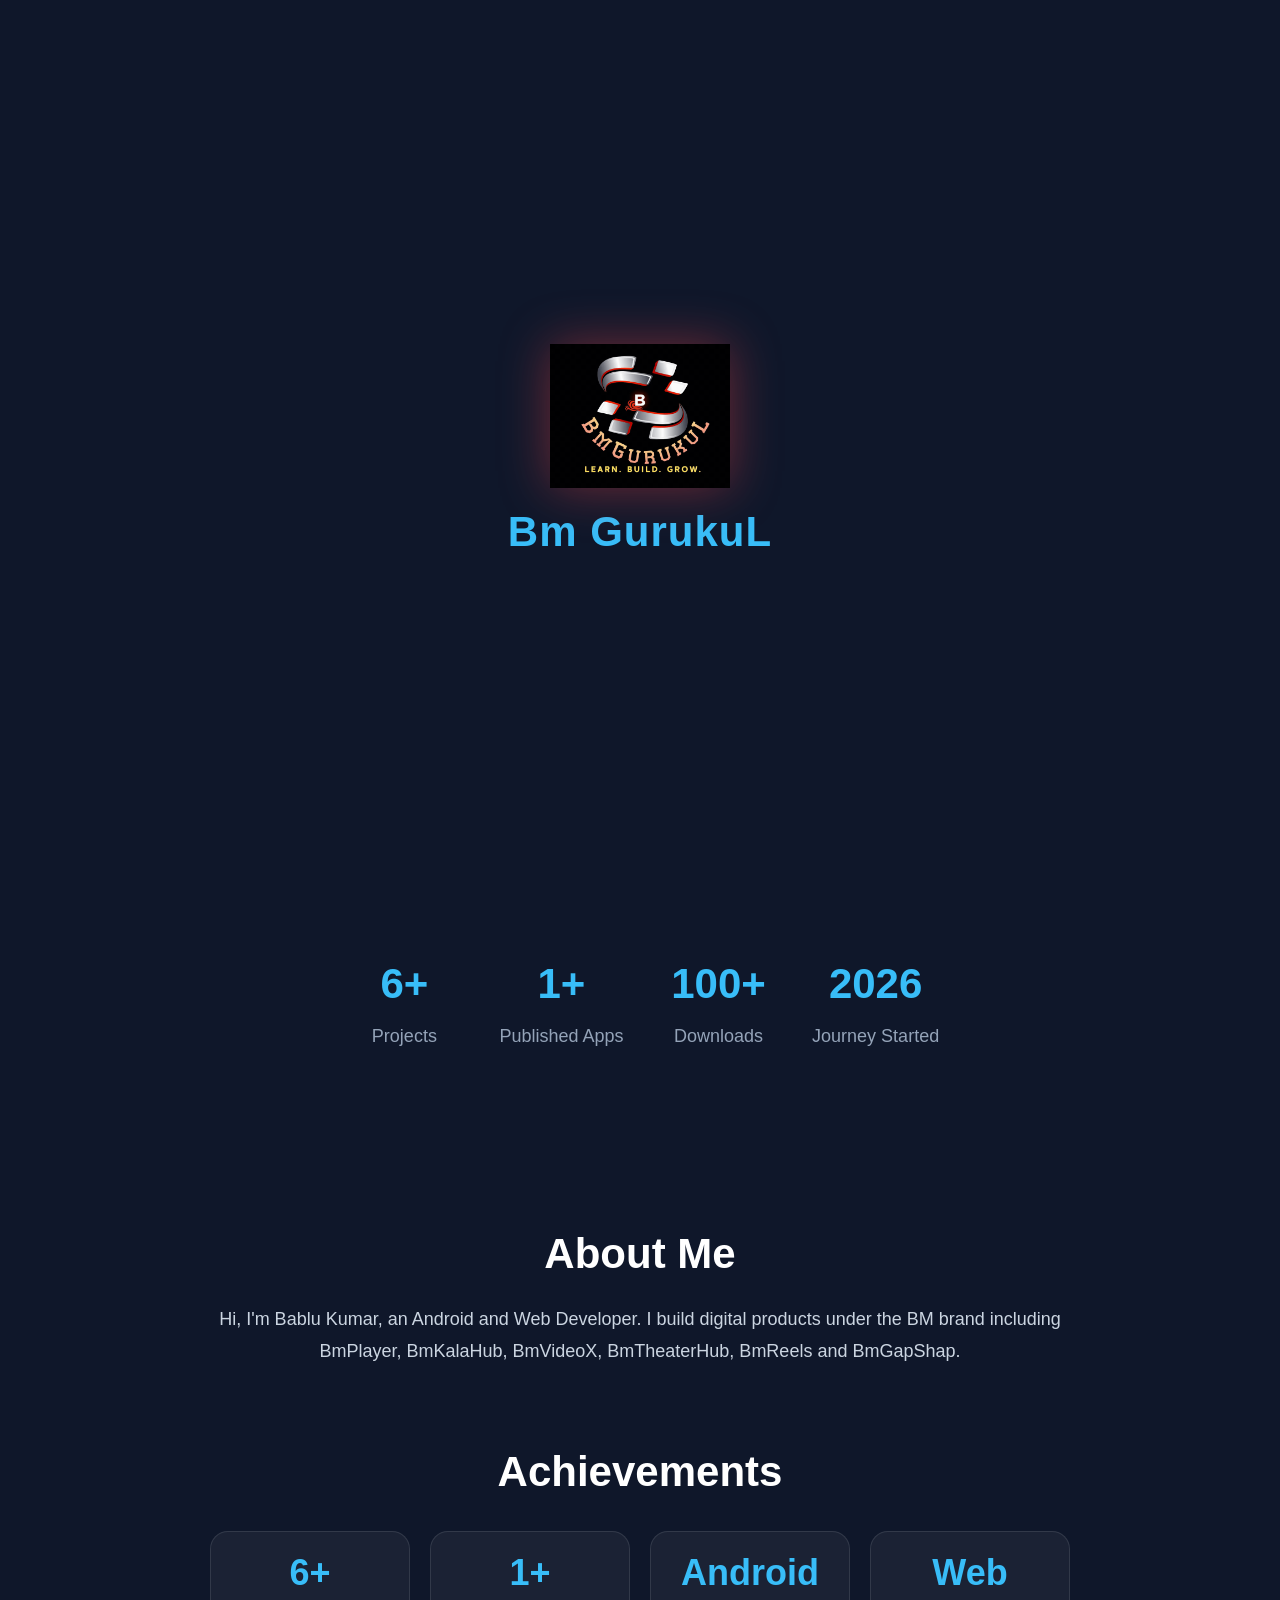
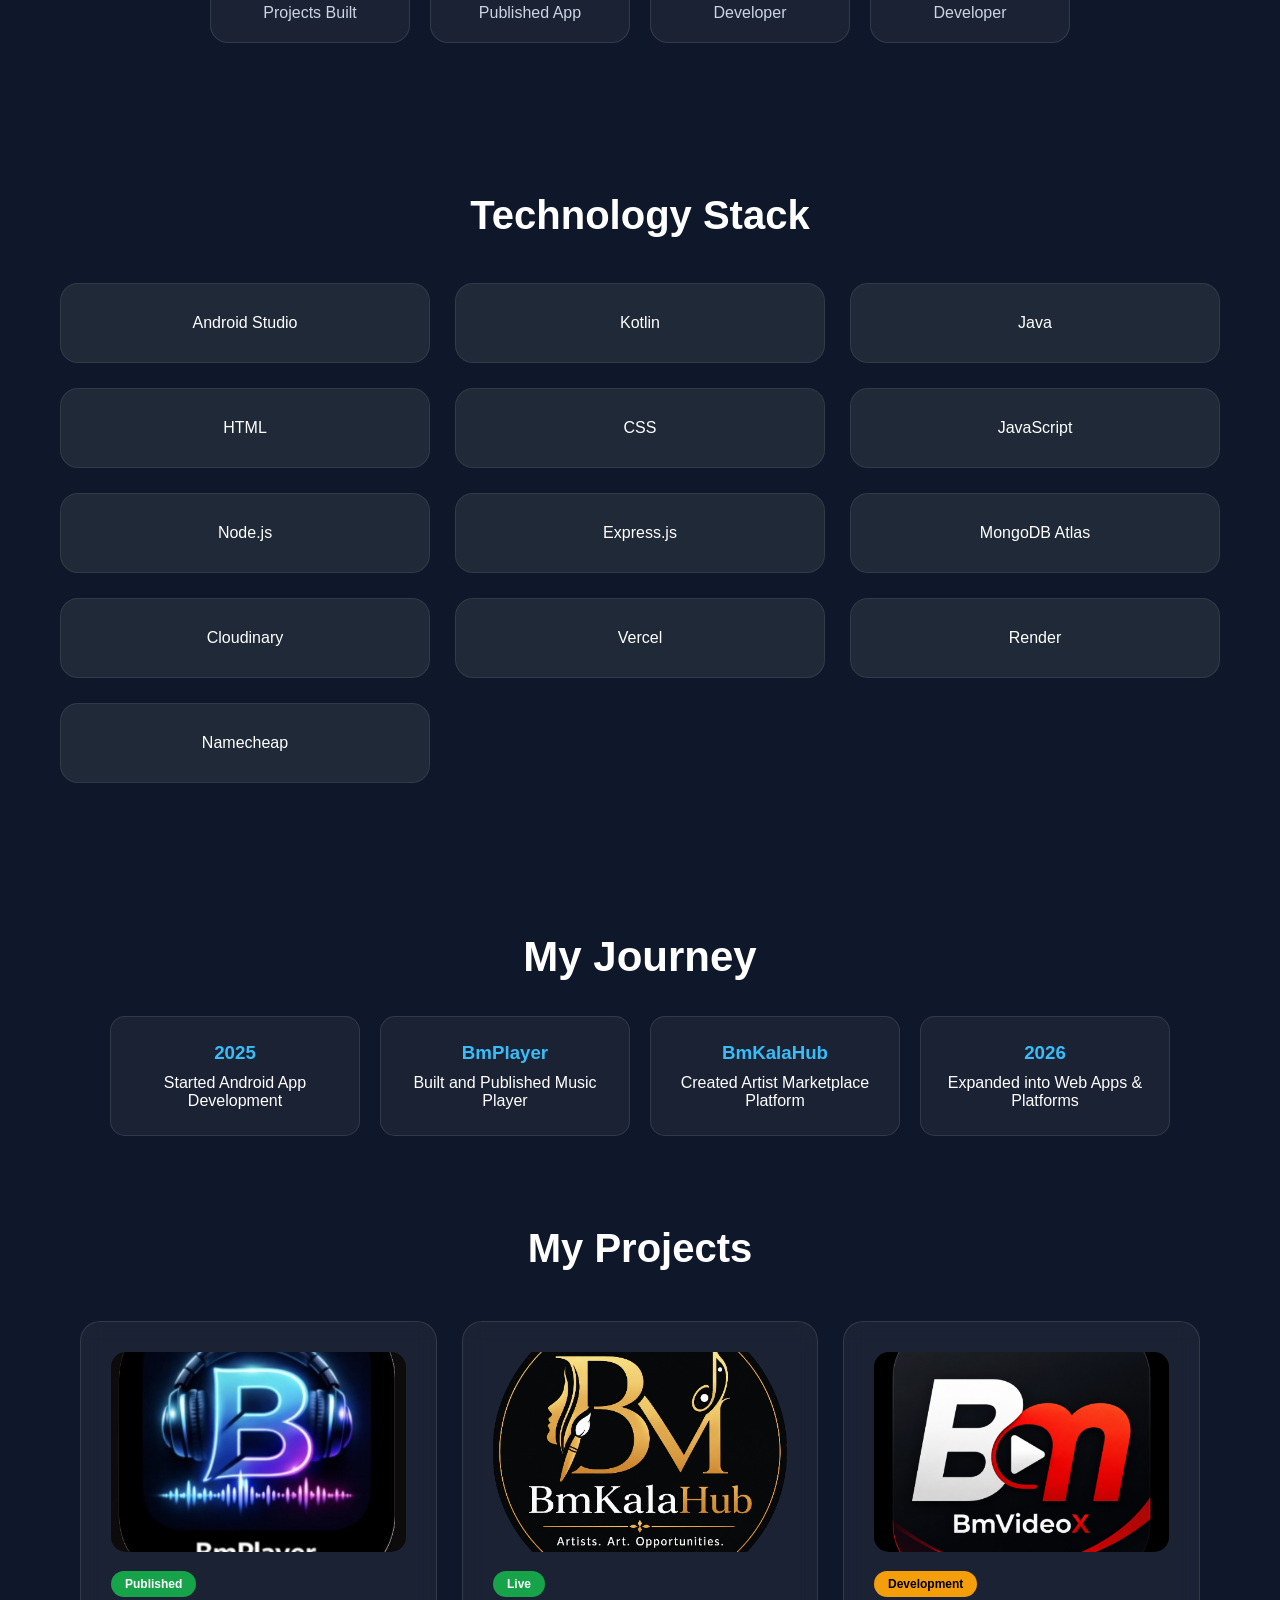
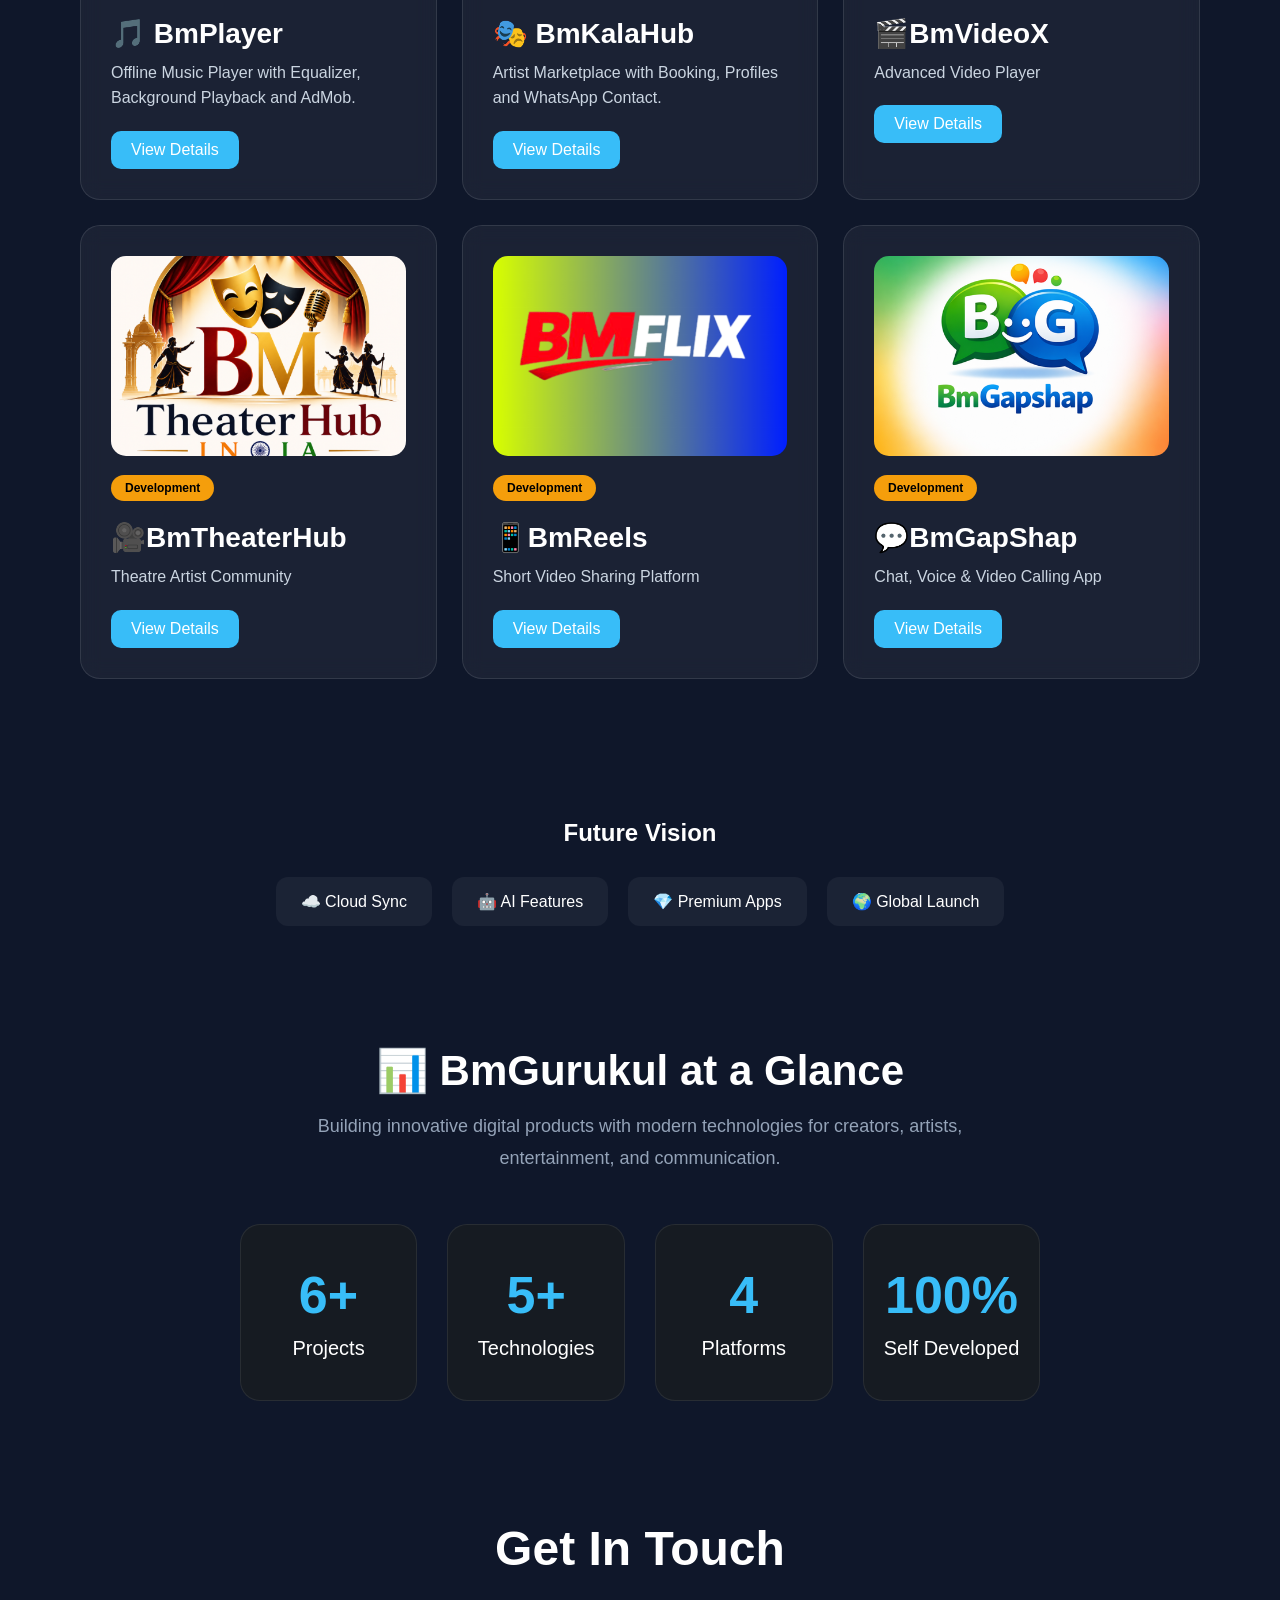
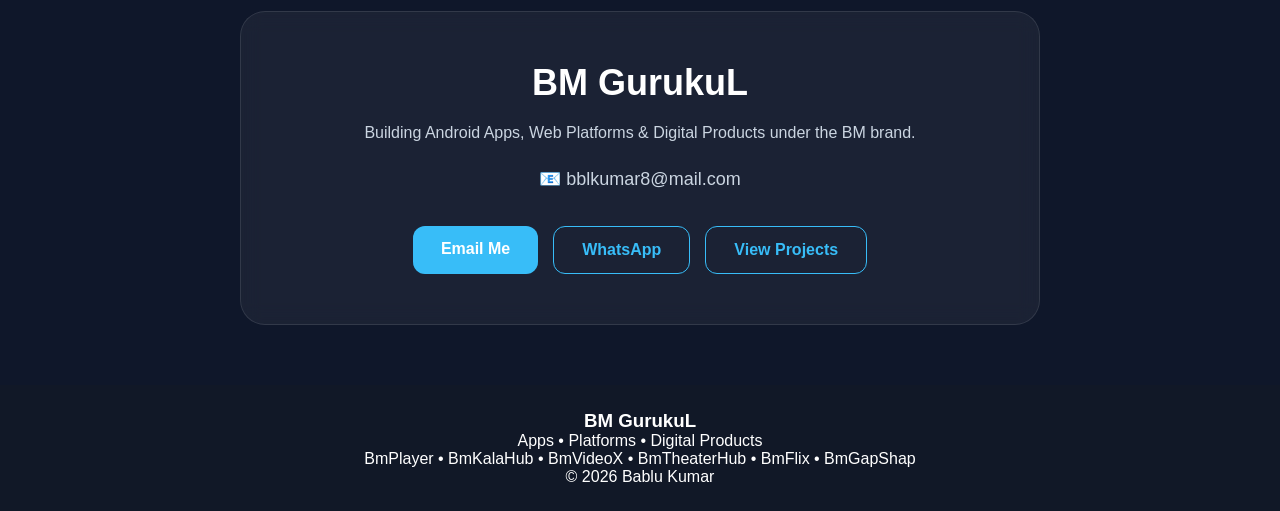
==== commit c5a27b26: "Add Google Search Console verification" ====
--- a/index.html
+++ b/index.html
@@ -9,7 +9,7 @@
     <link rel="stylesheet" href="style.css">
     <link rel="canonical" href="https://bmgurukul.com">
  
-    <meta name="description"
+<meta name="description"
       content="Bm GurukuL is the official hub of BM projects including BmPlayer, BmKalaHub, BmVideoX, BmReels, BmTheaterHub and BmGapShap.">
 
 <meta name="keywords"
@@ -24,7 +24,7 @@
 <meta name="theme-color"
       content="#111827">
 
-    <meta property="og:title"
+<meta property="og:title"
       content="Bm GurukuL">
 
 <meta property="og:description"
@@ -35,6 +35,8 @@
 
 <meta property="og:image"
       content="assets/screenshot/bmgurukul.png">
+
+<meta name="google-site-verification" content="oo32FQvKJI67oNAY1HTZ6eomEYxrYK5jL4jxGf8NYf0" />
 
 <meta property="og:url" content="https://bmgurukul.com">
 
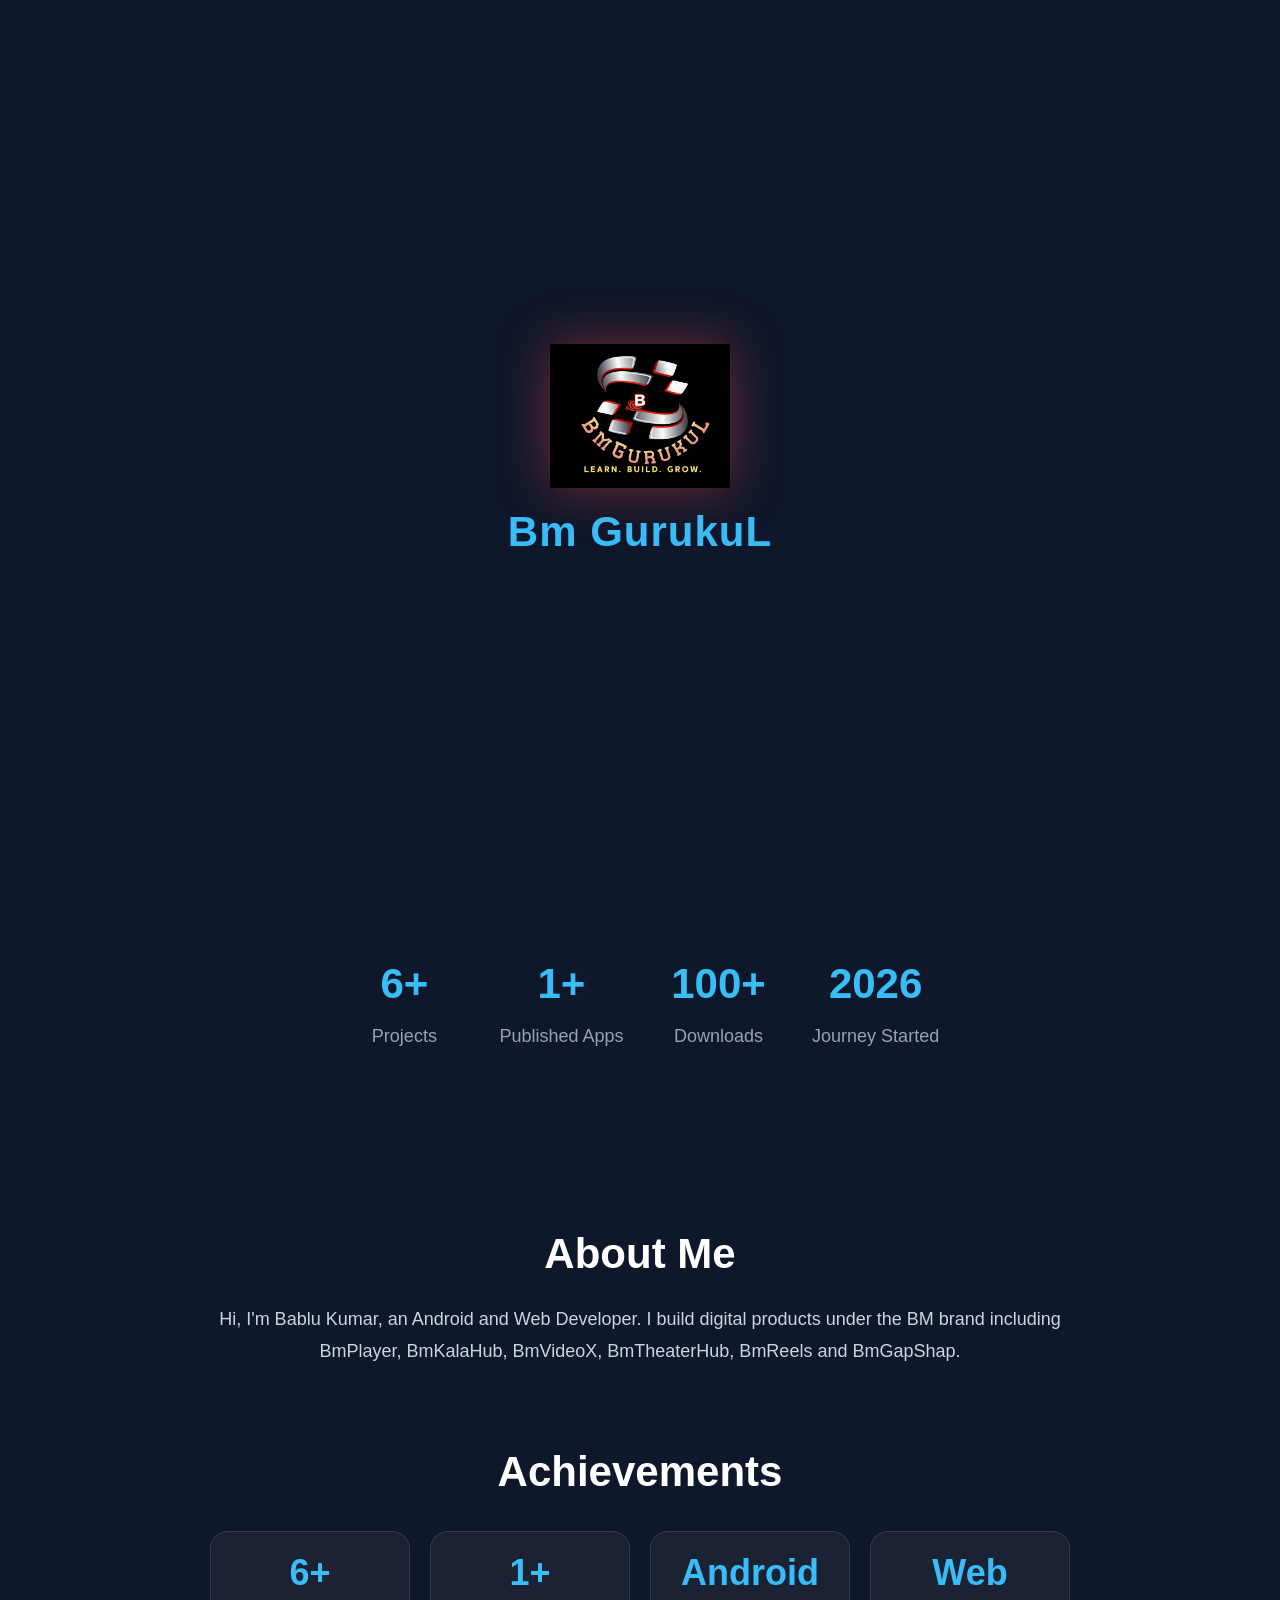
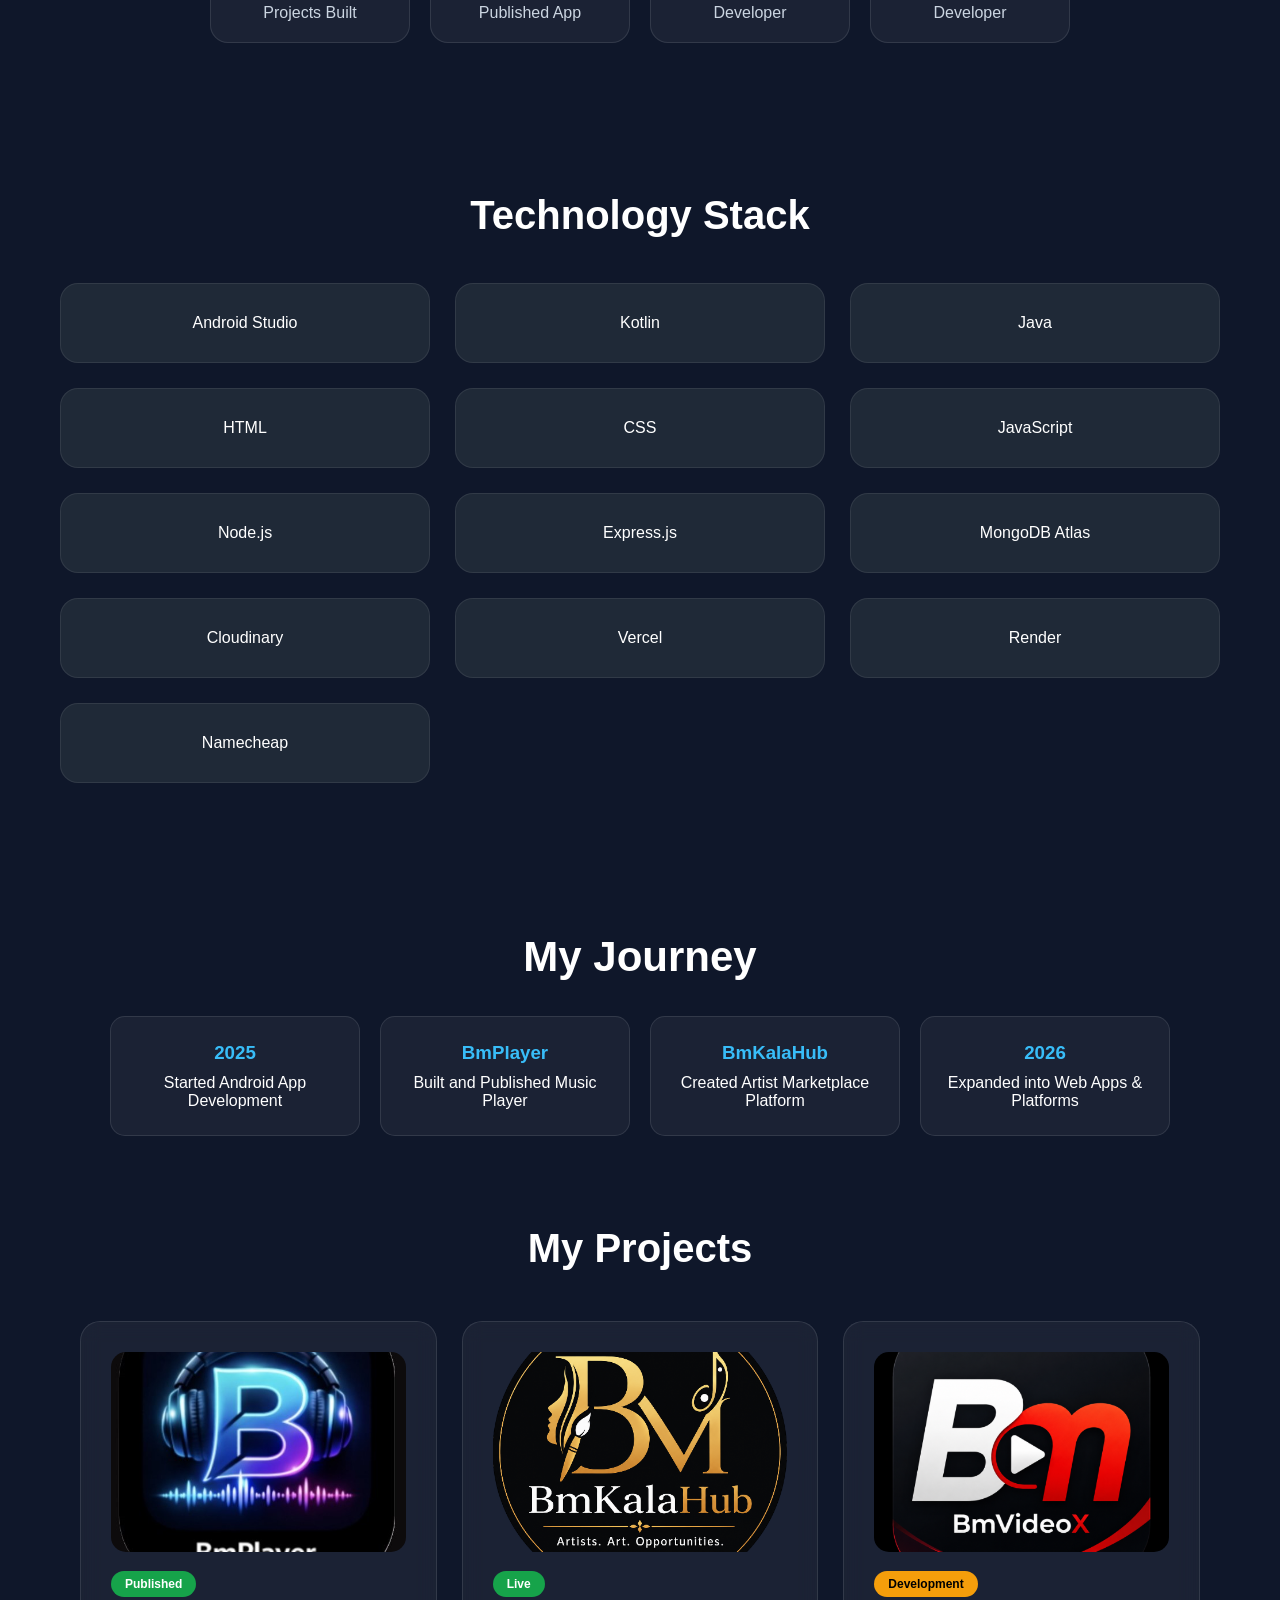
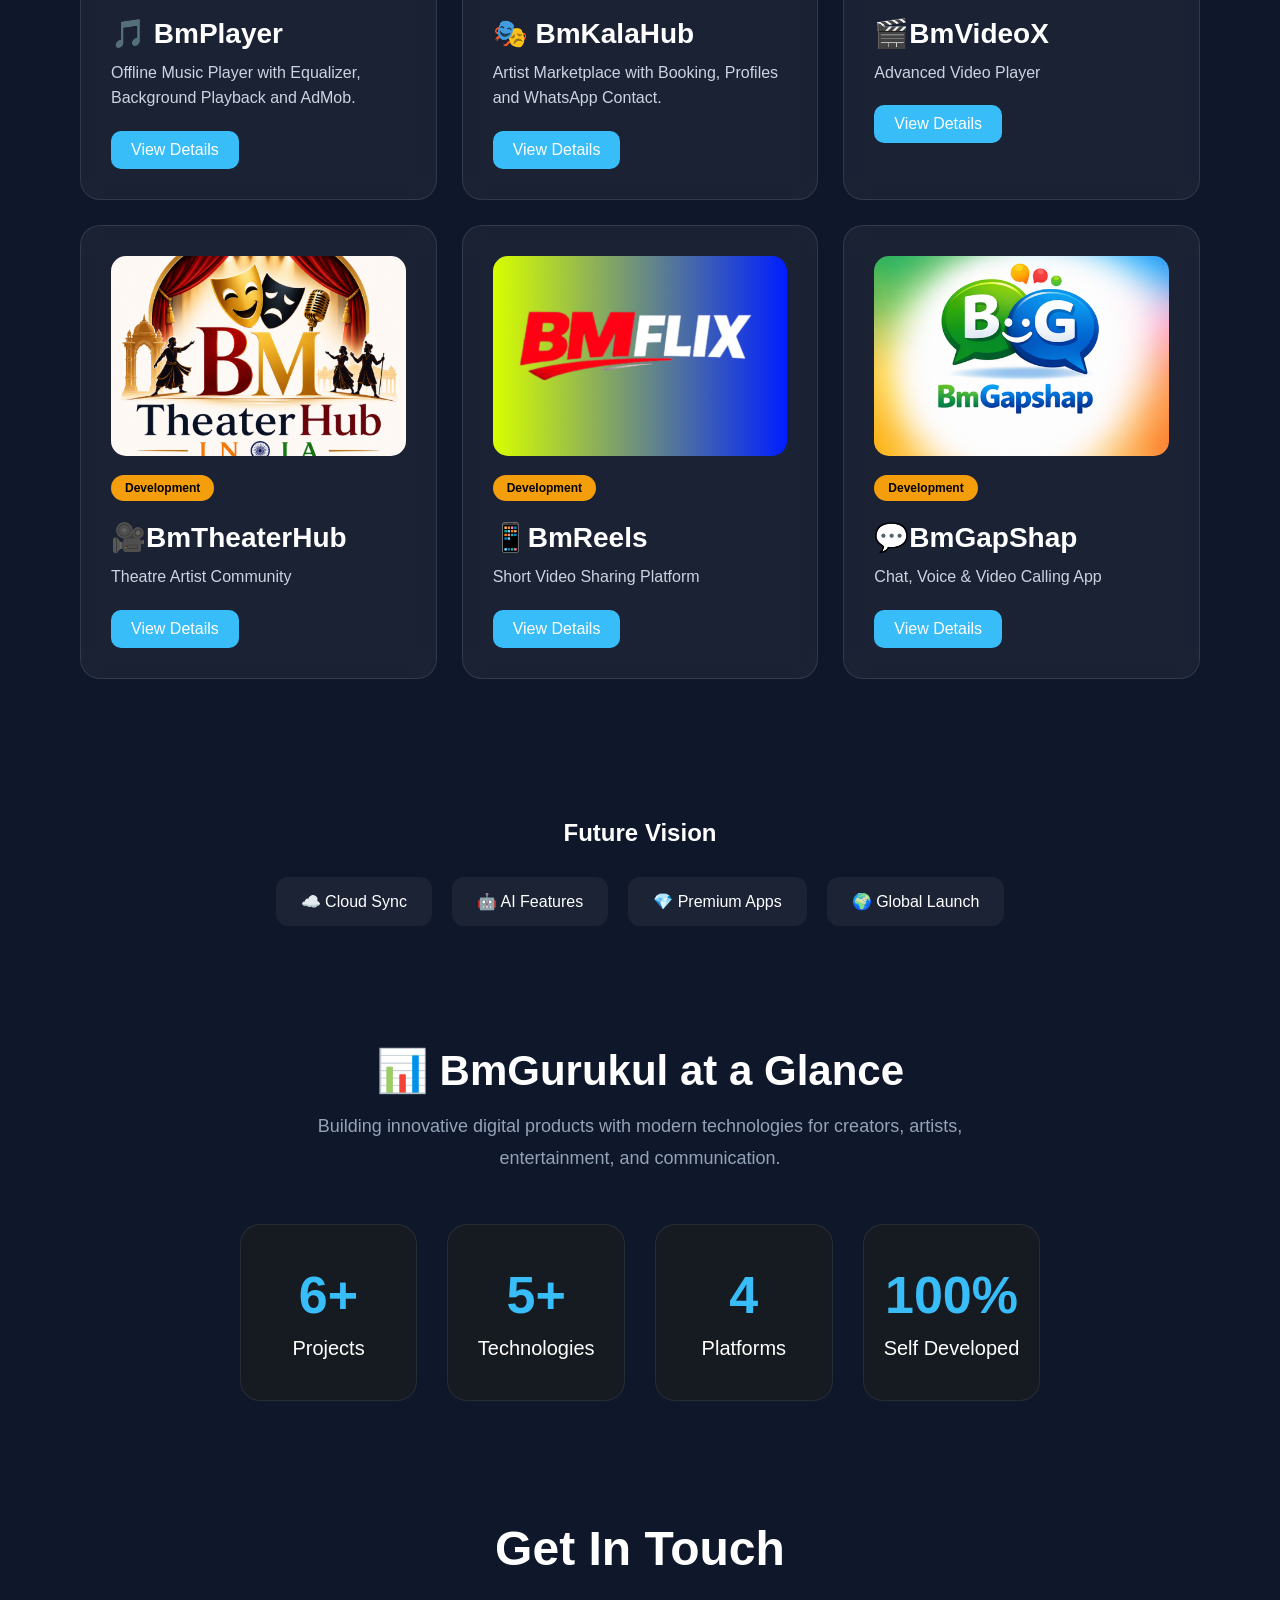
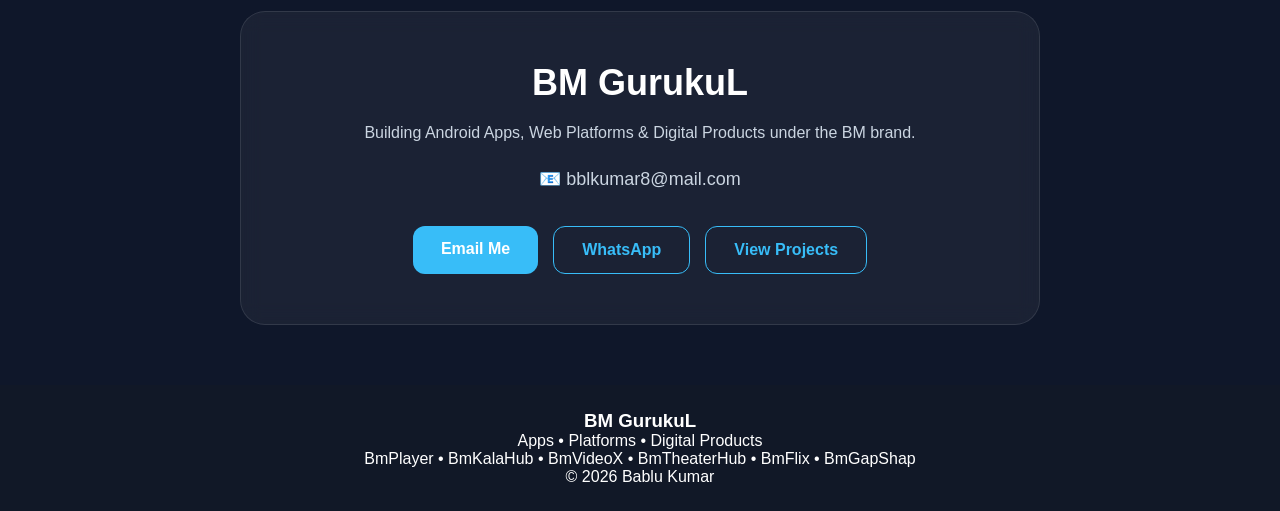
==== commit a8f0bde3: "Add Google Analytics" ====
--- a/index.html
+++ b/index.html
@@ -38,6 +38,21 @@
 
 <meta name="google-site-verification" content="oo32FQvKJI67oNAY1HTZ6eomEYxrYK5jL4jxGf8NYf0" />
 
+<!-- Google Analytics -->
+<script async src="https://www.googletagmanager.com/gtag/js?id=G-DFB1C0TNB9"></script>
+
+<script>
+window.dataLayer = window.dataLayer || [];
+
+function gtag() {
+  dataLayer.push(arguments);
+}
+
+gtag('js', new Date());
+
+gtag('config', 'G-DFB1C0TNB9');
+</script>
+
 <meta property="og:url" content="https://bmgurukul.com">
 
 </head>
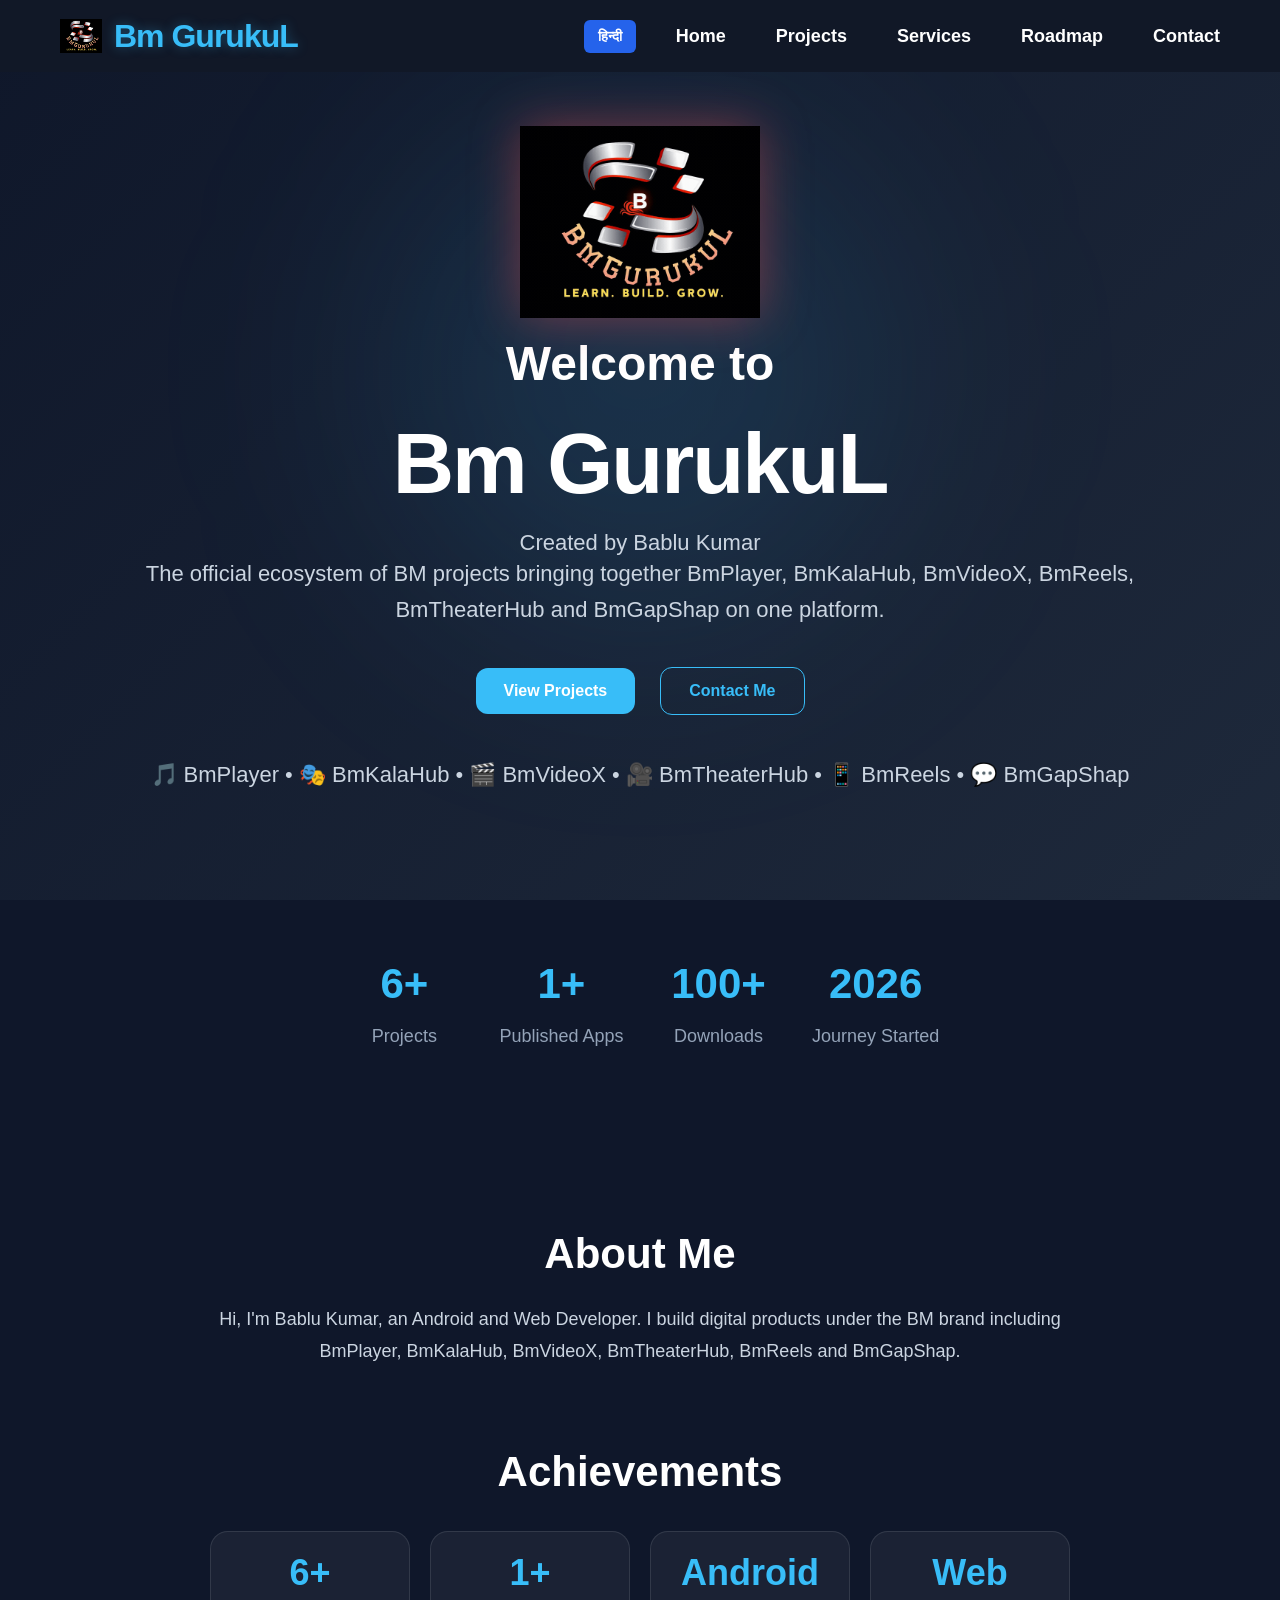
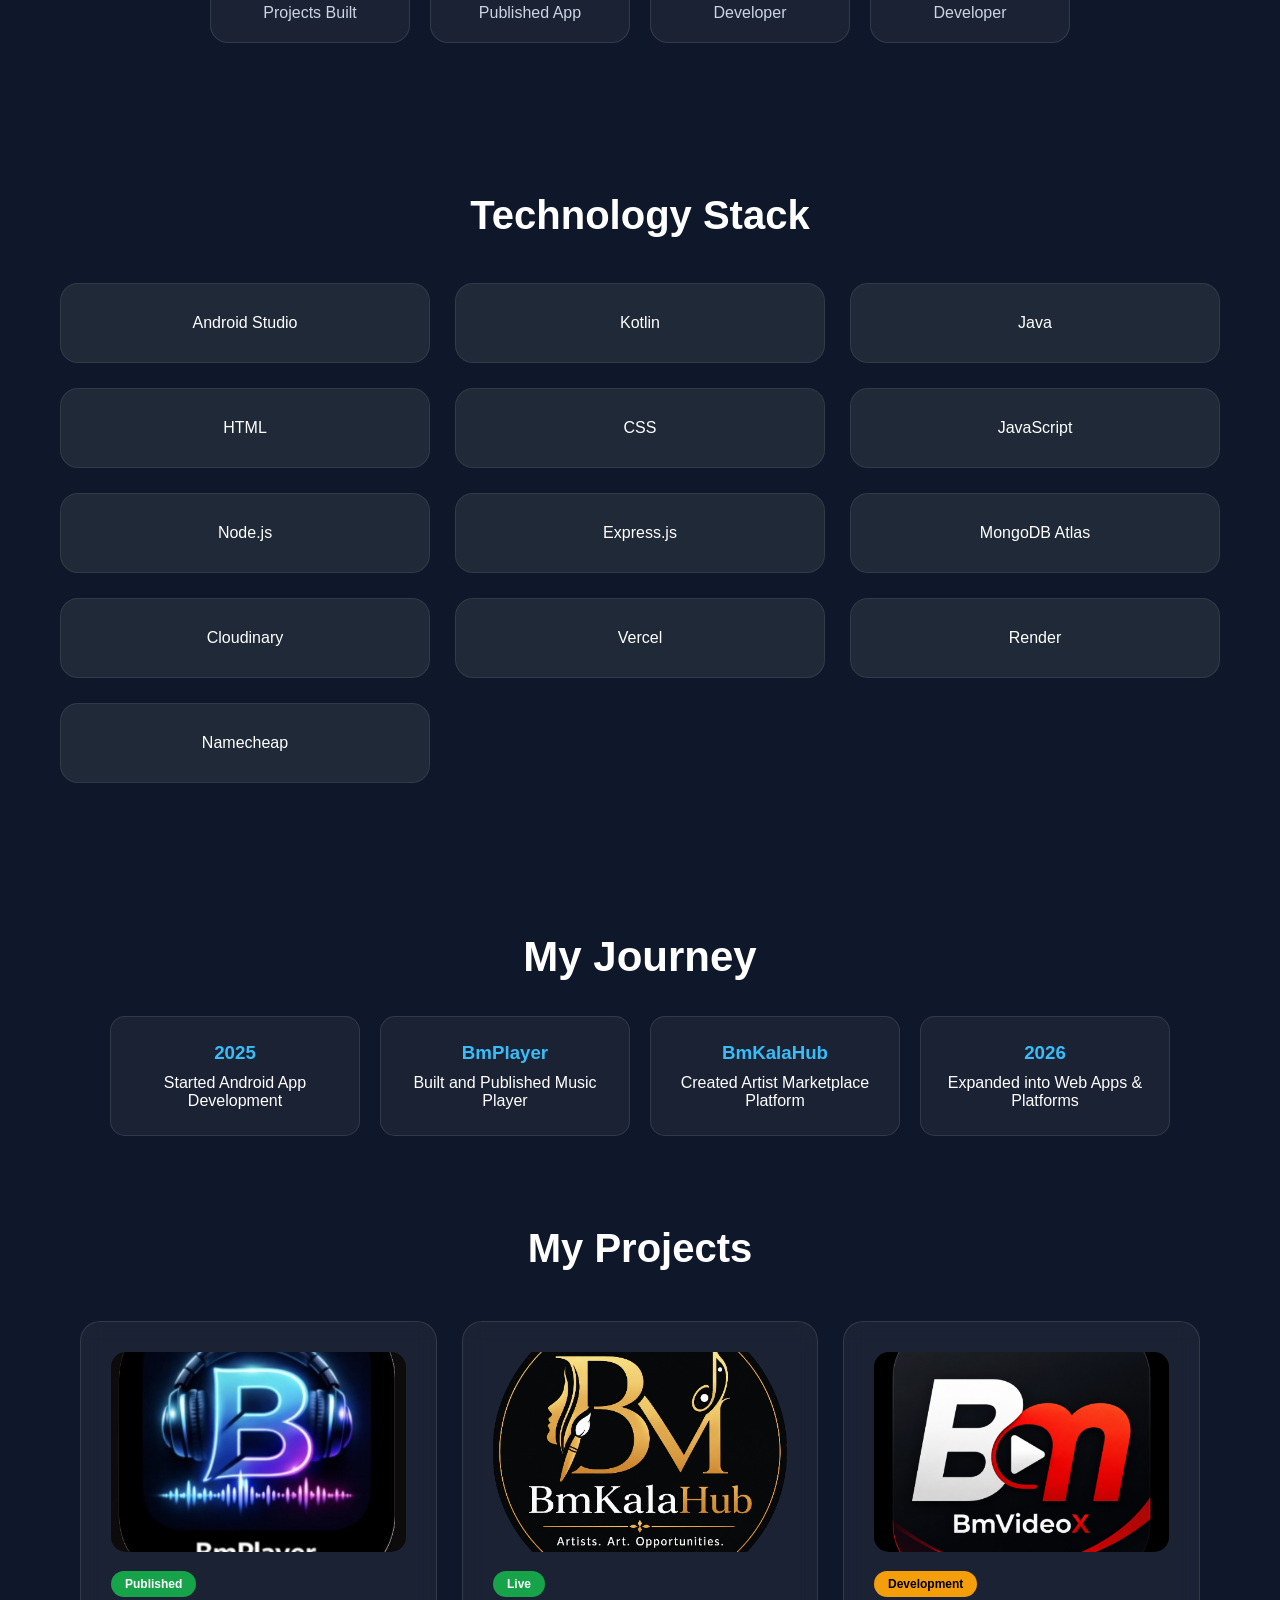
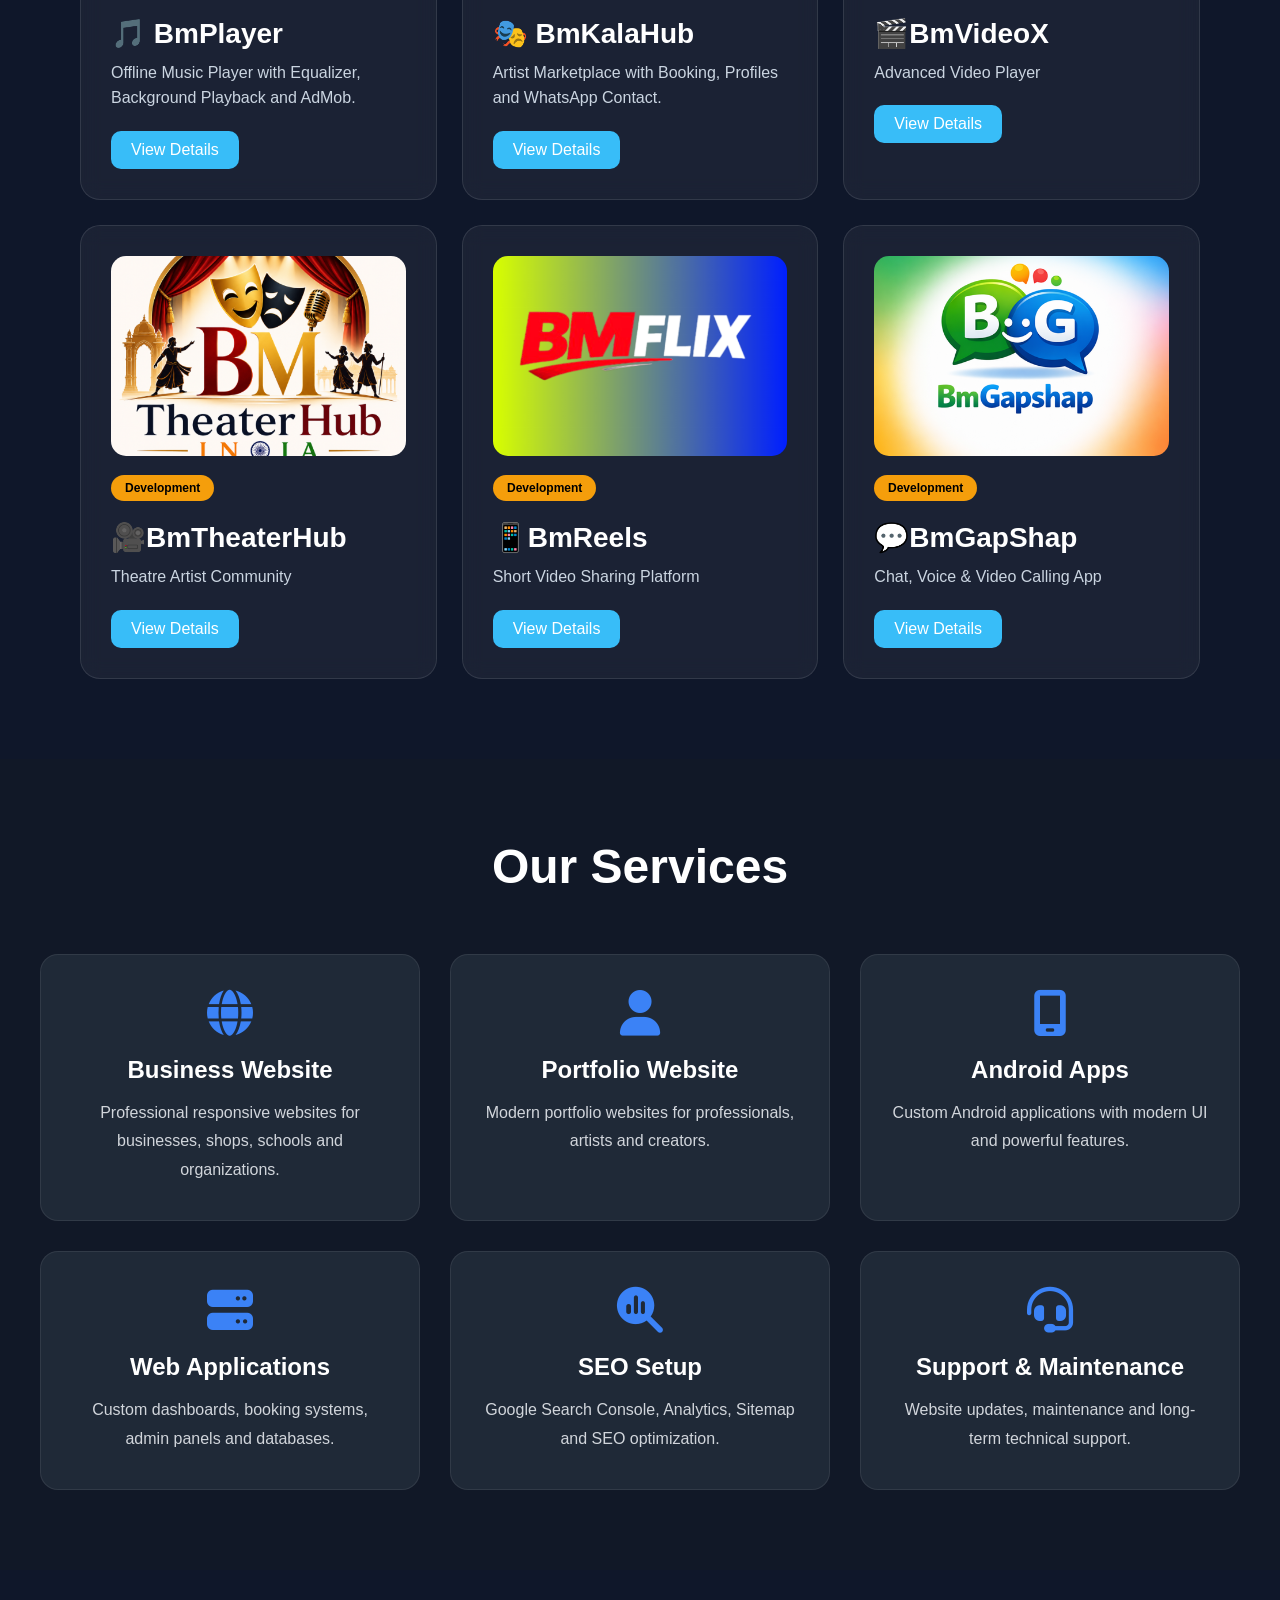
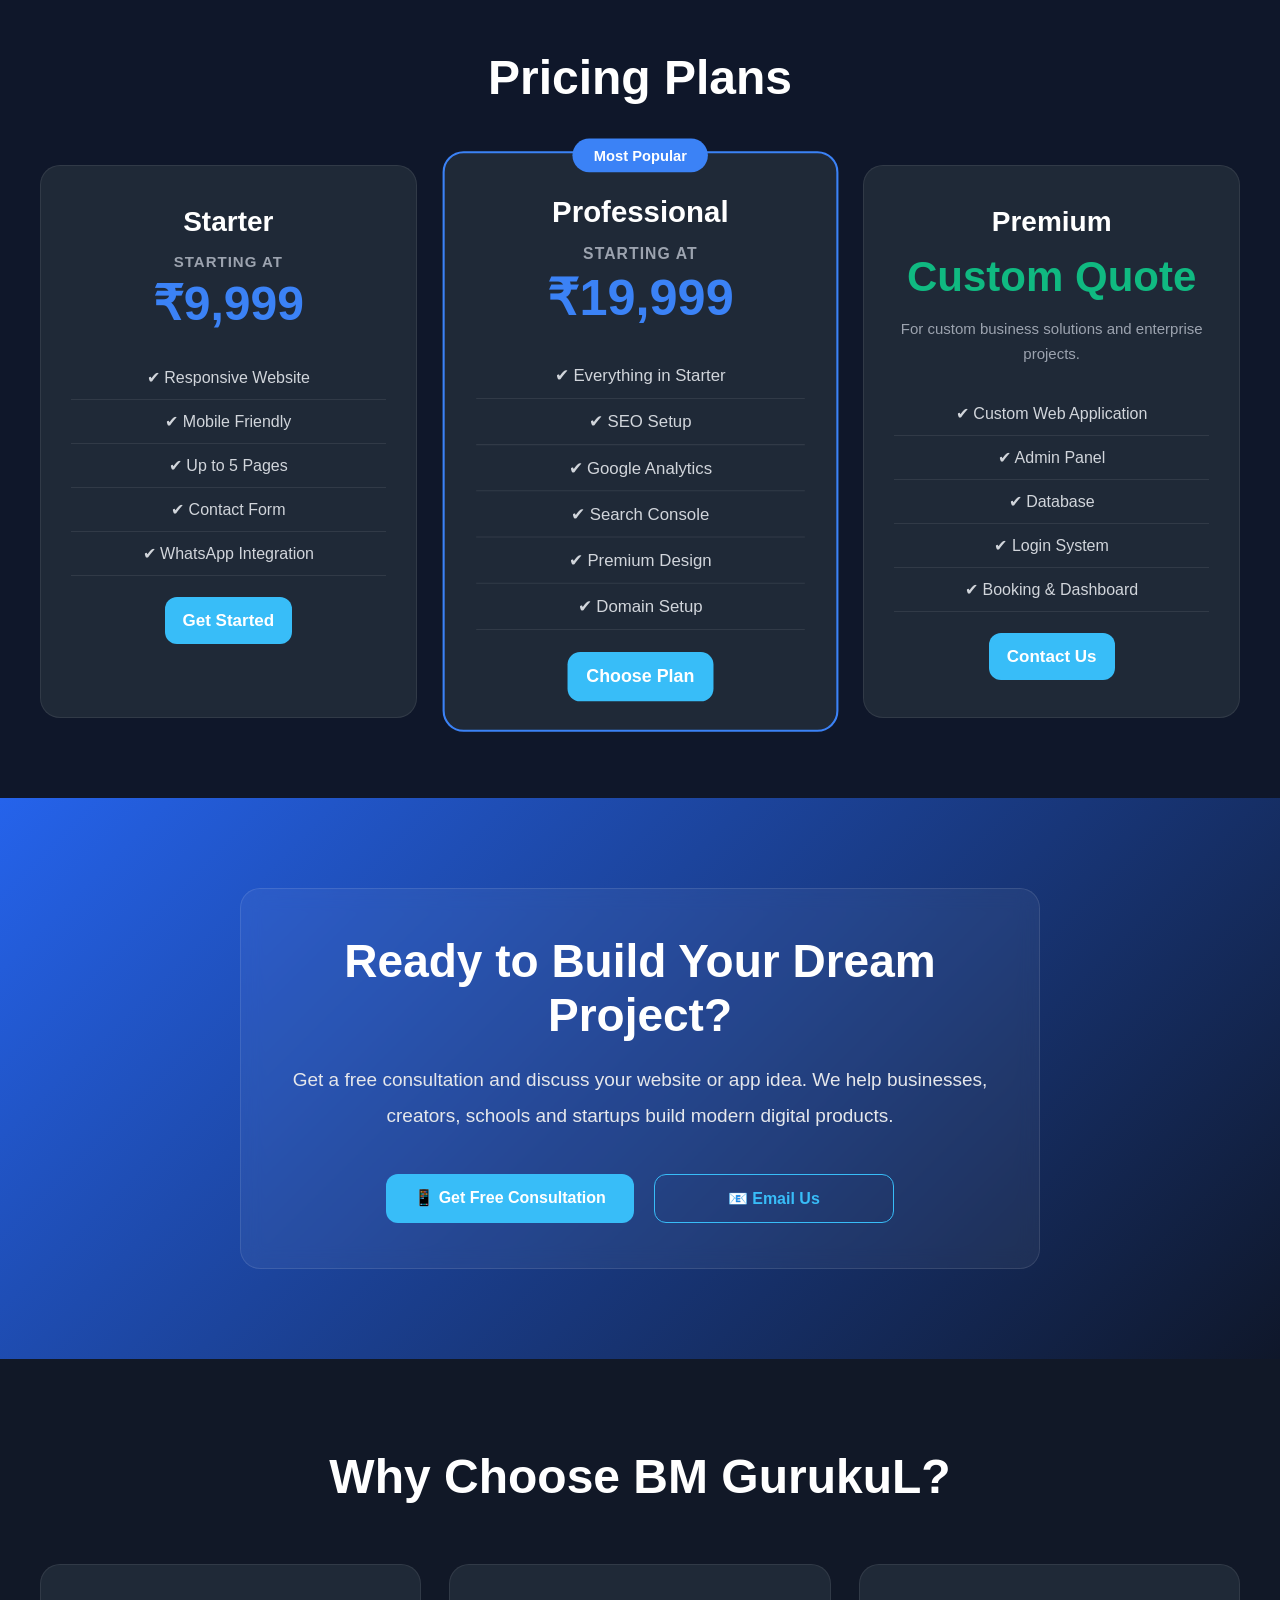
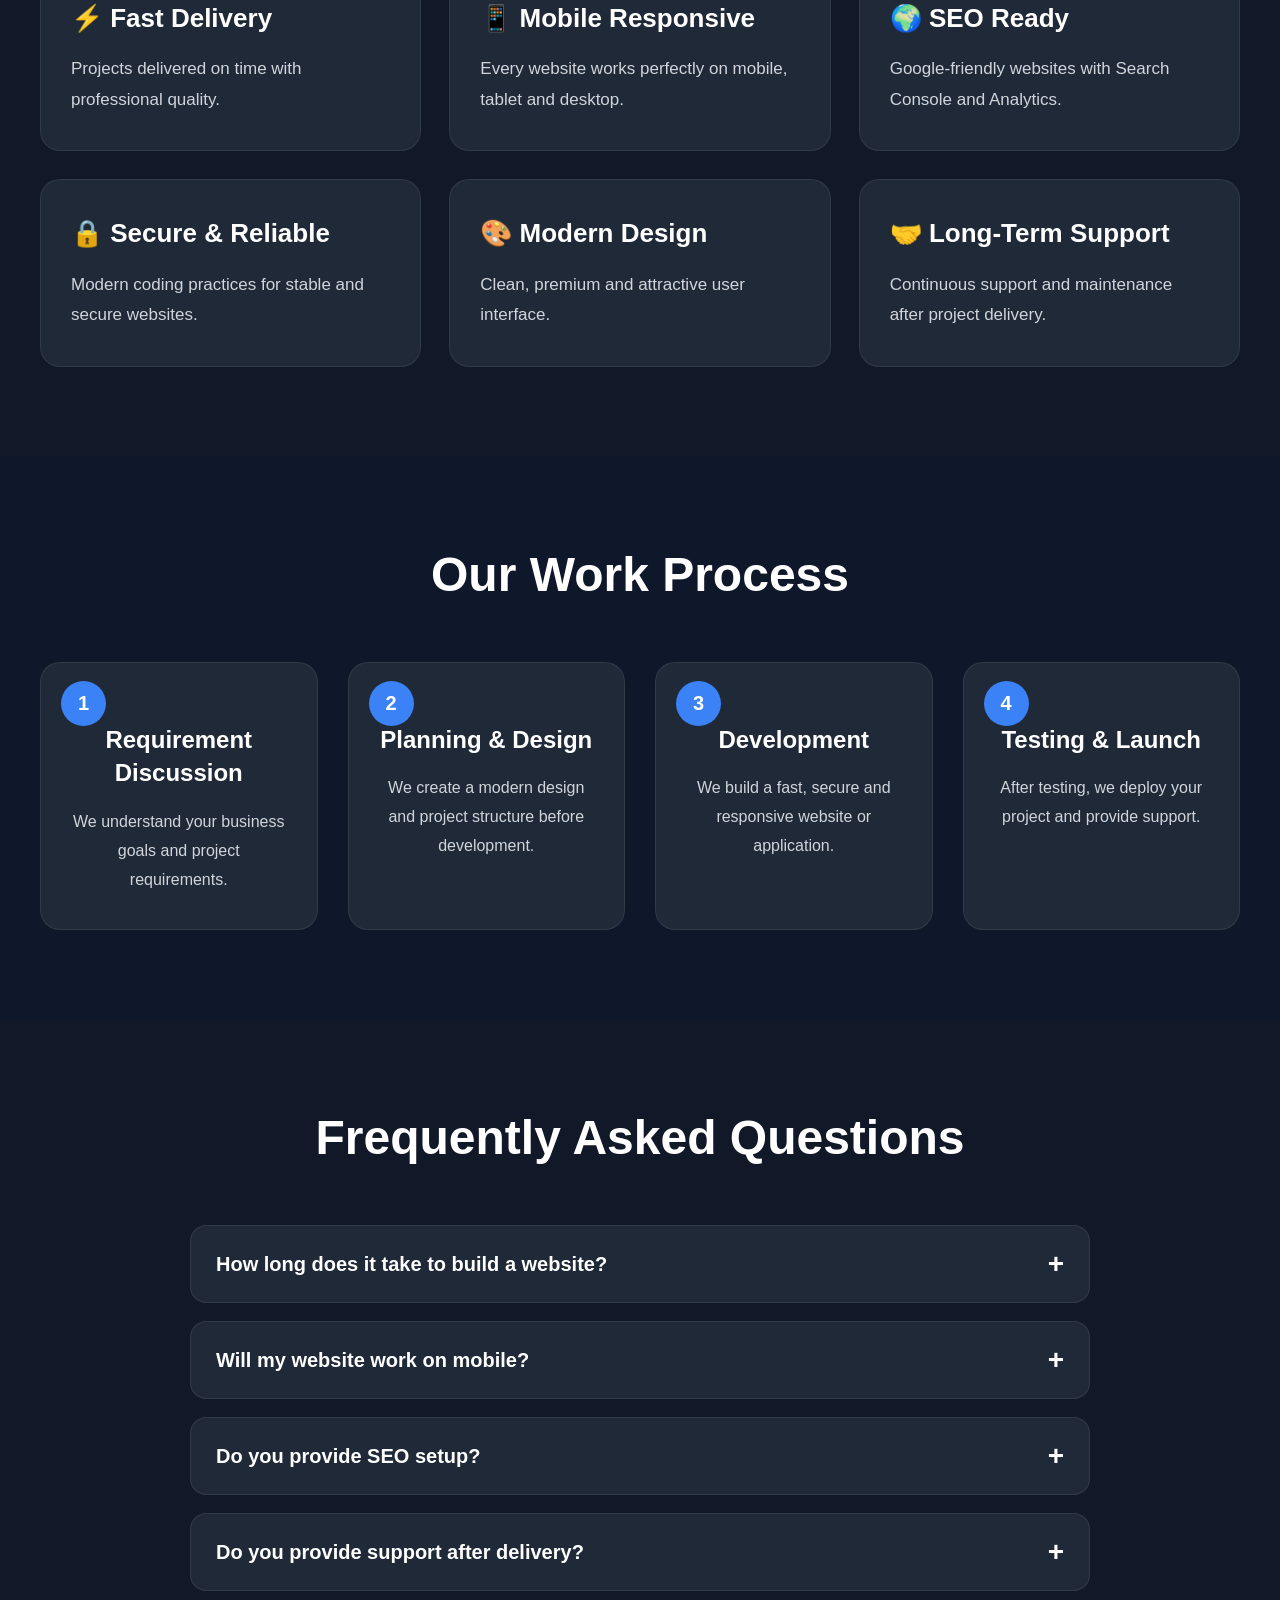
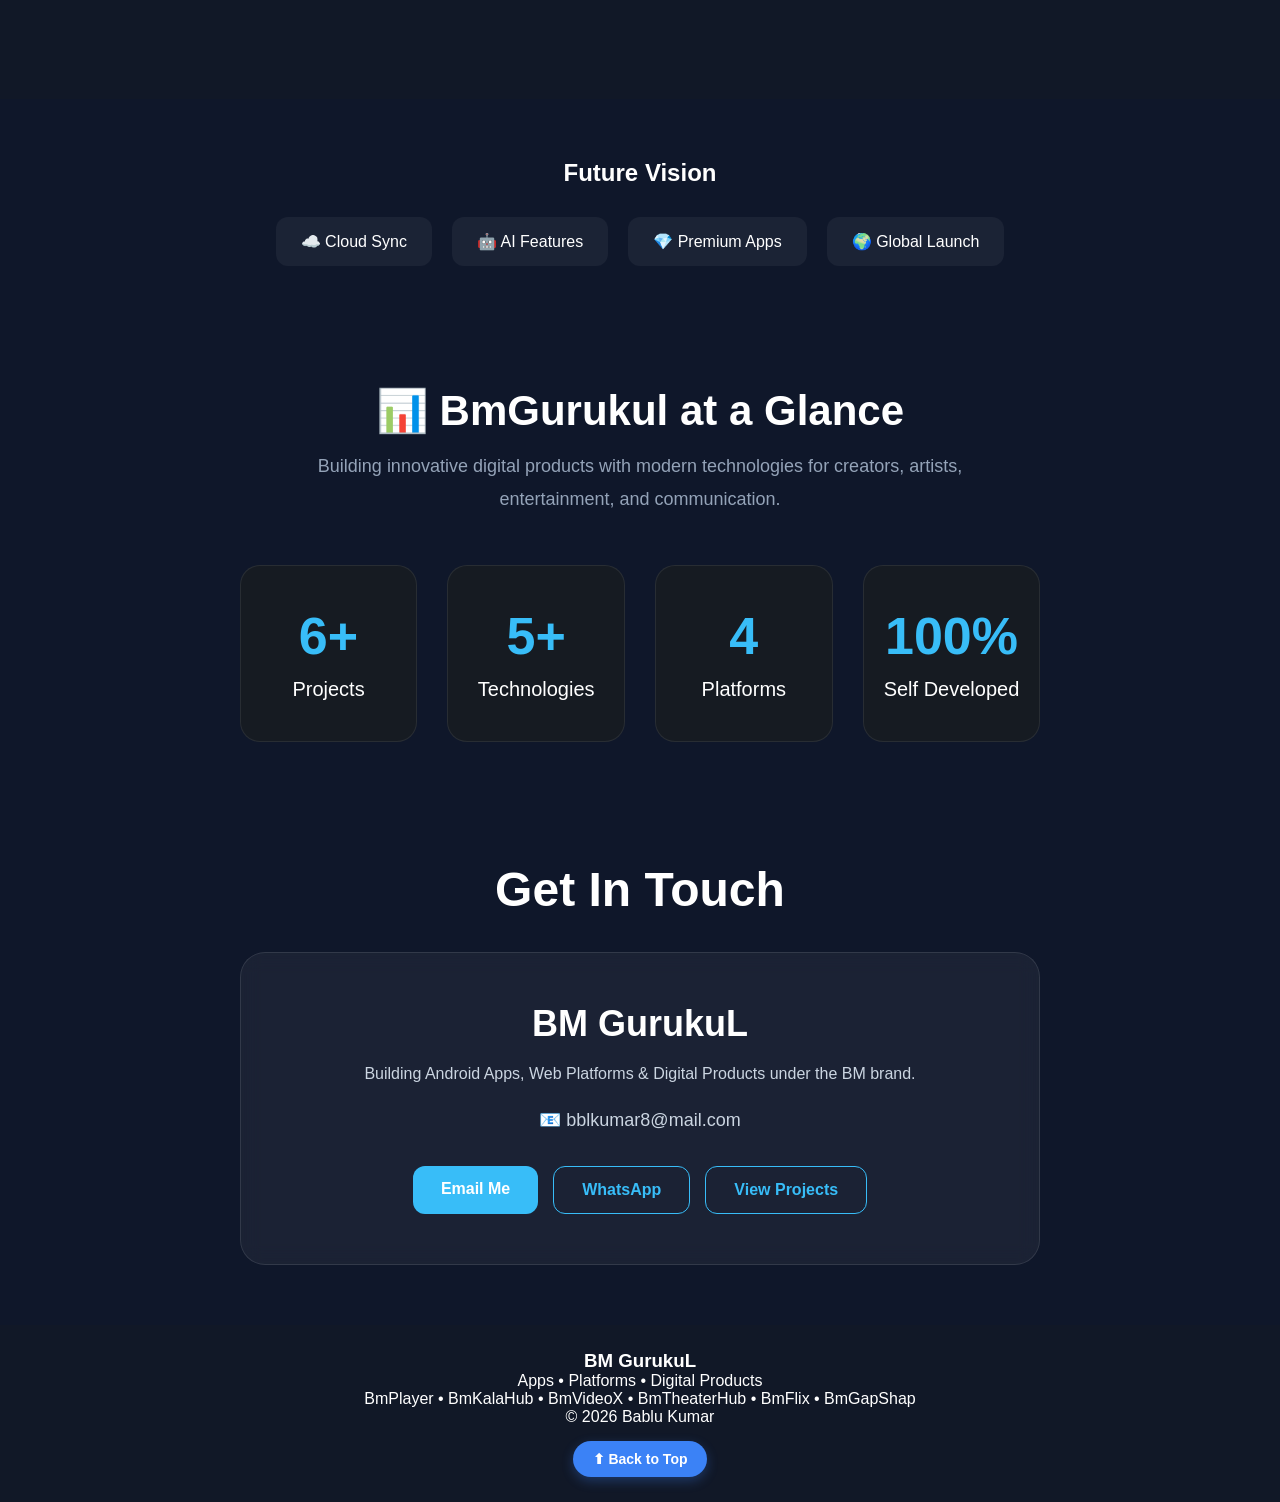
==== commit 1f0c04f1: "BmGurukul v1.0 production release" ====
--- a/index.html
+++ b/index.html
@@ -7,6 +7,7 @@
     <link rel="icon" type="image/png" href="assets/bmgurukul.png">
     <link rel="manifest" href="manifest.webmanifest">
     <link rel="stylesheet" href="style.css">
+    <link rel="stylesheet" href="https://cdnjs.cloudflare.com/ajax/libs/font-awesome/6.5.2/css/all.min.css">
     <link rel="canonical" href="https://bmgurukul.com">
  
 <meta name="description"
@@ -84,12 +85,13 @@
 </button>
     -->
 
-    <nav id="mobileMenu">
-        <a href="#home">Home</a>
-        <a href="#projects">Projects</a>
-        <a href="#roadmap">Roadmap</a>
-        <a href="#contact">Contact</a>
-    </nav>
+    <nav>
+    <a href="#home">Home</a>
+    <a href="#projects">Projects</a>
+    <a href="#services">Services</a>
+    <a href="#roadmap">Roadmap</a>
+    <a href="#contact">Contact</a>
+</nav>
 
 </header>
 
@@ -359,6 +361,425 @@
     </div>
 </section>
 
+       <section id="services" class="services">
+
+    <h2 id="servicesTitle">Our Services</h2>
+
+    <div class="services-grid">
+
+        <div class="service-card">
+        <i class="fa-solid fa-globe"></i>
+        <h3 id="service1Title">Business Website</h3>
+        <p id="service1Desc">
+           Professional responsive websites for businesses, shops, schools and organizations.
+        </p>
+        
+    </div>
+
+        <div class="service-card">
+        <i class="fa-solid fa-user"></i>
+        <h3 id="service2Title">Portfolio Website</h3>
+        <p id="service2Desc">
+           Modern portfolio websites for professionals, artists and creators.
+        </p>
+
+    </div>
+
+        <div class="service-card">
+        <i class="fa-solid fa-mobile-screen"></i>
+        <h3 id="service3Title">Android Apps</h3>
+        <p id="service3Desc">
+            Custom Android applications with modern UI and powerful features.
+        </p>
+
+    </div>
+
+        <div class="service-card">
+        <i class="fa-solid fa-server"></i>
+        <h3 id="service4Title">Web Applications</h3>
+        <p id="service4Desc">
+            Custom dashboards, booking systems, admin panels and databases.
+        </p>
+
+    </div>
+
+        <div class="service-card">
+        <i class="fa-solid fa-magnifying-glass-chart"></i>
+        <h3 id="service5Title">SEO Setup</h3>
+        <p id="service5Desc">
+            Google Search Console, Analytics, Sitemap and SEO optimization.
+        </p>
+
+    </div>
+
+        <div class="service-card">
+        <i class="fa-solid fa-headset"></i>
+        <h3 id="service6Title">Support & Maintenance</h3>
+        <p id="service6Desc">
+            Website updates, maintenance and long-term technical support.
+        </p>
+        </div>
+
+    </div>
+
+</section>
+
+<section id="pricing" class="pricing">
+
+    <h2 id="pricingTitle">Pricing Plans</h2>
+
+    <div class="pricing-grid">
+
+        <!-- Starter -->
+
+        <div class="pricing-card">
+
+            <h3 id="starterTitle">Starter</h3>
+
+            <p id="starterStarting" class="price-label">
+                Starting at
+            </p>
+
+            <h1 id="starterPrice">₹9,999</h1>
+
+            <ul>
+                <li id="starter1">✔ Responsive Website</li>
+                <li id="starter2">✔ Mobile Friendly</li>
+                <li id="starter3">✔ Up to 5 Pages</li>
+                <li id="starter4">✔ Contact Form</li>
+                <li id="starter5">✔ WhatsApp Integration</li>
+            </ul>
+
+            <a
+                href="https://wa.me/919546801267?text=Hello%20I%20need%20a%20Starter%20Website"
+                class="btn-primary"
+                target="_blank"
+                id="starterBtn">
+                Get Started
+            </a>
+
+        </div>
+
+        <!-- Professional -->
+
+        <div class="pricing-card featured">
+
+            <span class="popular" id="popularBadge">
+                Most Popular
+            </span>
+
+            <h3 id="proTitle">Professional</h3>
+
+            <p id="proStarting" class="price-label">
+                Starting at
+            </p>
+
+            <h1 id="proPrice">₹19,999</h1>
+
+            <ul>
+                <li id="pro1">✔ Everything in Starter</li>
+                <li id="pro2">✔ SEO Setup</li>
+                <li id="pro3">✔ Google Analytics</li>
+                <li id="pro4">✔ Search Console</li>
+                <li id="pro5">✔ Premium Design</li>
+                <li id="pro6">✔ Domain Setup</li>
+            </ul>
+
+            <a
+                href="https://wa.me/919546801267?text=Hello%20I%20need%20a%20Professional%20Website"
+                class="btn-primary"
+                target="_blank"
+                id="proBtn">
+                Choose Plan
+            </a>
+
+        </div>
+
+        <!-- Premium -->
+
+        <div class="pricing-card">
+
+            <h3 id="premiumTitle">Premium</h3>
+
+            <h1 id="premiumPrice">
+                Custom Quote
+            </h1>
+
+            <p id="premiumNote" class="custom-note">
+                For custom business solutions and enterprise projects.
+            </p>
+
+            <ul>
+                <li id="premium1">✔ Custom Web Application</li>
+                <li id="premium2">✔ Admin Panel</li>
+                <li id="premium3">✔ Database</li>
+                <li id="premium4">✔ Login System</li>
+                <li id="premium5">✔ Booking & Dashboard</li>
+            </ul>
+
+            <a
+                href="https://wa.me/919546801267?text=Hello%20I%20need%20a%20Premium%20Project"
+                class="btn-primary"
+                target="_blank"
+                id="premiumBtn">
+                Contact Us
+            </a>
+
+        </div>
+
+    </div>
+
+</section>
+
+<section id="consultation" class="consultation">
+
+    <div class="consultation-box">
+
+        <h2 id="consultationTitle">
+            Ready to Build Your Dream Project?
+        </h2>
+
+        <p id="consultationDesc">
+            Get a free consultation and discuss your website or app idea.
+            We help businesses, creators, schools and startups build
+            modern digital products.
+        </p>
+
+        <div class="consultation-buttons">
+
+            <a
+              id="consultationBtn"
+              href="https://wa.me/919546801267"
+              class="btn-primary"
+              target="_blank">
+
+             📱 Get Free Consultation
+
+            </a>
+
+            <a
+            href="mailto:bblkumar8@mail.com"
+            class="btn-secondary"
+            id="consultationEmail">
+
+            📧 Email Us
+
+            </a>
+
+        </div>
+
+    </div>
+
+</section>
+
+<section id="why-us" class="why-us">
+
+    <h2 id="whyTitle">Why Choose BM GurukuL?</h2>
+
+    <div class="why-grid">
+
+        <div class="why-card">
+            <h3 id="why1Title">⚡ Fast Delivery</h3>
+            <p id="why1Desc">
+                Projects delivered on time with professional quality.
+            </p>
+        </div>
+
+        <div class="why-card">
+            <h3 id="why2Title">📱 Mobile Responsive</h3>
+            <p id="why2Desc">
+                Every website works perfectly on mobile, tablet and desktop.
+            </p>
+        </div>
+
+        <div class="why-card">
+            <h3 id="why3Title">🌍 SEO Ready</h3>
+            <p id="why3Desc">
+                Google-friendly websites with Search Console and Analytics.
+            </p>
+        </div>
+
+        <div class="why-card">
+            <h3 id="why4Title">🔒 Secure & Reliable</h3>
+            <p id="why4Desc">
+                Modern coding practices for stable and secure websites.
+            </p>
+        </div>
+
+        <div class="why-card">
+            <h3 id="why5Title">🎨 Modern Design</h3>
+            <p id="why5Desc">
+                Clean, premium and attractive user interface.
+            </p>
+        </div>
+
+        <div class="why-card">
+            <h3 id="why6Title">🤝 Long-Term Support</h3>
+            <p id="why6Desc">
+                Continuous support and maintenance after project delivery.
+            </p>
+        </div>
+
+    </div>
+
+</section>
+
+<section id="process" class="process">
+
+    <h2 id="processTitle">Our Work Process</h2>
+
+    <div class="process-grid">
+
+        <div class="process-card">
+
+            <div class="step-number">1</div>
+
+            <h3 id="process1Title">Requirement Discussion</h3>
+
+            <p id="process1Desc">
+                We understand your business goals and project requirements.
+            </p>
+
+        </div>
+
+        <div class="process-card">
+
+            <div class="step-number">2</div>
+
+            <h3 id="process2Title">Planning & Design</h3>
+
+            <p id="process2Desc">
+                We create a modern design and project structure before development.
+            </p>
+
+        </div>
+
+        <div class="process-card">
+
+            <div class="step-number">3</div>
+
+            <h3 id="process3Title">Development</h3>
+
+            <p id="process3Desc">
+                We build a fast, secure and responsive website or application.
+            </p>
+
+        </div>
+
+        <div class="process-card">
+
+            <div class="step-number">4</div>
+
+            <h3 id="process4Title">Testing & Launch</h3>
+
+            <p id="process4Desc">
+                After testing, we deploy your project and provide support.
+            </p>
+
+        </div>
+
+    </div>
+
+</section>
+
+<section id="faq" class="faq">
+
+    <h2 id="faqTitle">Frequently Asked Questions</h2>
+
+    <div class="faq-container">
+
+        <div class="faq-item">
+
+            <button class="faq-question">
+
+                <span id="faqQ1">
+                    How long does it take to build a website?
+                </span>
+
+                <span class="faq-icon">+</span>
+
+            </button>
+
+            <div class="faq-answer">
+
+                <p id="faqA1">
+                    Most business websites are completed within 5–10 days depending on the project.
+                </p>
+
+            </div>
+
+        </div>
+
+        <div class="faq-item">
+
+            <button class="faq-question">
+
+                <span id="faqQ2">
+                    Will my website work on mobile?
+                </span>
+
+                <span class="faq-icon">+</span>
+
+            </button>
+
+            <div class="faq-answer">
+
+                <p id="faqA2">
+                    Yes. Every website is fully responsive for mobile, tablet and desktop.
+                </p>
+
+            </div>
+
+        </div>
+
+        <div class="faq-item">
+
+            <button class="faq-question">
+
+                <span id="faqQ3">
+                    Do you provide SEO setup?
+                </span>
+
+                <span class="faq-icon">+</span>
+
+            </button>
+
+            <div class="faq-answer">
+
+                <p id="faqA3">
+                    Yes. We configure Search Console, Google Analytics and basic SEO.
+                </p>
+
+            </div>
+
+        </div>
+
+        <div class="faq-item">
+
+            <button class="faq-question">
+
+                <span id="faqQ4">
+                    Do you provide support after delivery?
+                </span>
+
+                <span class="faq-icon">+</span>
+
+            </button>
+
+            <div class="faq-answer">
+
+                <p id="faqA4">
+                    Yes. We provide technical support after project delivery.
+                </p>
+
+            </div>
+
+        </div>
+
+    </div>
+
+</section>
+
 <section id="roadmap">
 
     <h2 id="roadmapTitle">Future Vision</h2>
@@ -476,12 +897,17 @@
         © 2026 Bablu Kumar
     </p>
 
+<button id="backToTop" title="Back to Top">
+    <span id="backToTopText">⬆ Back to Top</span>
+</button>
+
 </footer>
 
    <script src="js/loader.js"></script>
    <script src="script.js"></script>
    <script src="language.js"></script>
 
+
   </body>
 
 </html>
--- a/style.css
+++ b/style.css
@@ -305,6 +305,8 @@
     color:white;
 }
 
+
+
 .hero-projects{
     margin-top:25px;
     color:#94a3b8;
@@ -1956,6 +1958,271 @@
     display:none;
 }
 
+.services{
+    padding:60px 20px;
+}
+
+.services h2{
+    font-size:40px;
+}
+
+.services-grid{
+    grid-template-columns:1fr;
+}
+
+.service-card{
+    padding:30px 22px;
+}
+
+.pricing{
+
+    padding:60px 15px;
+}
+
+.pricing h2{
+
+    font-size:36px;
+
+    margin-bottom:35px;
+}
+
+.pricing-grid{
+
+    gap:20px;
+}
+
+.pricing-card{
+
+    padding:28px 20px;
+
+    border-radius:18px;
+}
+
+.pricing-card h3{
+
+    font-size:32px;
+
+    margin-bottom:8px;
+}
+
+.price-label{
+
+    font-size:14px;
+
+    margin-bottom:3px;
+}
+
+.pricing-card h1{
+
+    font-size:52px;
+
+    margin-bottom:18px;
+}
+
+#premiumPrice{
+
+    font-size:38px;
+}
+
+.pricing-card ul{
+
+    margin:0 0 20px;
+}
+
+.pricing-card ul li{
+
+    padding:10px 0;
+
+    font-size:18px;
+}
+
+.popular{
+
+    font-size:13px;
+
+    padding:6px 16px;
+}
+
+.consultation{
+
+    padding:60px 15px;
+}
+
+.consultation-box{
+
+    width:100%;
+
+    padding:30px 18px;
+
+    border-radius:18px;
+}
+
+.consultation h2{
+
+    font-size:32px;
+}
+
+.consultation p{
+
+    font-size:17px;
+
+    line-height:1.8;
+}
+
+.consultation-buttons{
+
+    width:100%;
+}
+
+.consultation-buttons a{
+
+    width:100%;
+
+    max-width:320px;
+
+    min-width:0;
+
+    margin:0 auto;
+}
+
+/* ===========================
+   WHY CHOOSE MOBILE
+=========================== */
+
+.why-us{
+
+    padding:65px 16px;
+}
+
+.why-us h2{
+
+    font-size:36px;
+
+    margin-bottom:35px;
+}
+
+.why-grid{
+
+    grid-template-columns:1fr;
+
+    gap:18px;
+}
+
+.why-card{
+
+    padding:25px 20px;
+
+    border-radius:18px;
+}
+
+.why-card h3{
+
+    font-size:22px;
+
+    margin-bottom:12px;
+}
+
+.why-card p{
+
+    font-size:16px;
+
+    line-height:1.7;
+}
+
+/* ===========================
+   PROCESS MOBILE
+=========================== */
+
+.process{
+
+    padding:65px 16px;
+}
+
+.process h2{
+
+    font-size:36px;
+
+    margin-bottom:35px;
+}
+
+.process-grid{
+
+    grid-template-columns:1fr;
+
+    gap:18px;
+}
+
+.process-card{
+
+    padding:55px 20px 25px;
+
+    border-radius:18px;
+}
+
+.step-number{
+
+    width:40px;
+
+    height:40px;
+
+    font-size:18px;
+
+    top:15px;
+
+    left:15px;
+}
+
+.process-card h3{
+
+    font-size:22px;
+}
+
+.process-card p{
+
+    font-size:16px;
+
+    line-height:1.7;
+}
+
+/* ===========================
+   FAQ MOBILE
+=========================== */
+
+.faq{
+
+    padding:65px 16px;
+}
+
+.faq h2{
+
+    font-size:36px;
+
+    margin-bottom:35px;
+}
+
+.faq-question{
+
+    font-size:17px;
+
+    padding:18px;
+}
+
+.faq-answer p{
+
+    font-size:16px;
+
+    padding:0 18px 18px;
+}
+
+#backToTop{
+
+        padding:9px 18px;
+
+        font-size:13px;
+
+        margin-top:12px;
+    }
+
 }
 
 .logo{
@@ -1978,4 +2245,649 @@
 
     margin:auto;
 
+}
+
+/* ===========================
+   SERVICES
+=========================== */
+
+.services{
+    padding:80px 20px;
+    background:#111827;
+}
+
+.services h2{
+    text-align:center;
+    font-size:48px;
+    color:#fff;
+    margin-bottom:60px;
+}
+
+.services-grid{
+    max-width:1200px;
+    margin:auto;
+
+    display:grid;
+    grid-template-columns:repeat(auto-fit,minmax(280px,1fr));
+    gap:30px;
+}
+
+.service-card{
+    background:#1f2937;
+    border:1px solid rgba(255,255,255,.08);
+    border-radius:18px;
+
+    padding:35px 30px;
+
+    text-align:center;
+
+    transition:.35s;
+}
+
+.service-card:hover{
+    transform:translateY(-8px);
+    border-color:#3b82f6;
+    box-shadow:0 20px 40px rgba(59,130,246,.18);
+}
+
+.service-card i{
+    font-size:46px;
+    color:#3b82f6;
+    margin-bottom:20px;
+}
+
+.service-card h3{
+    color:#fff;
+    font-size:24px;
+    margin-bottom:15px;
+}
+
+.service-card p{
+    color:#d1d5db;
+    font-size:16px;
+    line-height:1.8;
+}
+
+/* ===========================
+   PRICING
+=========================== */
+
+.pricing{
+    padding:80px 20px;
+    background:#0f172a;
+}
+
+.pricing h2{
+    text-align:center;
+    font-size:48px;
+    color:#fff;
+    margin-bottom:60px;
+}
+
+.pricing-grid{
+    max-width:1200px;
+    margin:auto;
+
+    display:grid;
+    grid-template-columns:repeat(auto-fit,minmax(300px,1fr));
+    gap:35px;
+}
+
+.pricing-card{
+
+    position:relative;
+
+    background:#1f2937;
+
+    border-radius:20px;
+
+    border:1px solid rgba(255,255,255,.08);
+
+    padding:40px 30px;
+
+    text-align:center;
+
+    transition:.35s;
+}
+
+.pricing-card:hover{
+
+    transform:translateY(-10px);
+
+    box-shadow:0 20px 45px rgba(59,130,246,.20);
+
+    border-color:#3b82f6;
+}
+
+.pricing-card h3{
+
+    color:#fff;
+
+    font-size:28px;
+
+    margin-bottom:15px;
+}
+
+.pricing-card h1{
+
+    color:#3b82f6;
+
+    font-size:48px;
+
+    margin-bottom:25px;
+}
+
+.pricing-card .btn-primary{
+
+    width:100%;
+
+    padding:14px 18px;
+
+    font-size:17px;
+
+    box-sizing:border-box;
+}
+
+.price-label{
+
+    color:#9ca3af;
+
+    font-size:15px;
+
+    margin-bottom:5px;
+
+    text-transform:uppercase;
+
+    letter-spacing:1px;
+
+    font-weight:600;
+}
+
+#premiumPrice{
+
+    color:#10b981;
+
+    font-size:42px;
+
+    font-weight:700;
+}
+
+.custom-note{
+
+    color:#9ca3af;
+
+    font-size:15px;
+
+    line-height:1.7;
+
+    margin-top:-10px;
+
+    margin-bottom:25px;
+}
+
+.pricing-card ul{
+
+    list-style:none;
+
+    padding:0;
+
+    margin:0 0 35px;
+}
+
+.pricing-card ul li{
+
+    color:#d1d5db;
+
+    padding:12px 0;
+
+    border-bottom:1px solid rgba(255,255,255,.08);
+}
+
+.featured{
+
+    transform:scale(1.05);
+
+    border:2px solid #3b82f6;
+}
+
+.popular{
+
+    position:absolute;
+
+    top:-14px;
+
+    left:50%;
+
+    transform:translateX(-50%);
+
+    background:#3b82f6;
+
+    color:#fff;
+
+    padding:8px 20px;
+
+    border-radius:30px;
+
+    font-size:14px;
+
+    font-weight:700;
+}
+
+/* ===========================
+   FREE CONSULTATION
+=========================== */
+
+.consultation{
+
+    padding:90px 20px;
+
+    background:linear-gradient(135deg,#2563eb,#0f172a);
+
+}
+
+.consultation-box{
+
+    max-width:800px;
+
+    margin:auto;
+
+    text-align:center;
+
+    background:rgba(255,255,255,.05);
+
+    backdrop-filter:blur(10px);
+
+    border:1px solid rgba(255,255,255,.10);
+
+    border-radius:20px;
+
+    padding:45px 35px;
+}
+
+.consultation h2{
+
+    color:#fff;
+
+    font-size:46px;
+
+    margin-bottom:20px;
+}
+
+.consultation p{
+
+    color:#e5e7eb;
+
+    font-size:19px;
+
+    line-height:1.9;
+
+    max-width:700px;
+
+    margin:auto auto 40px;
+}
+
+.consultation-buttons{
+
+    display:flex;
+
+    justify-content:center;
+
+    gap:20px;
+
+    flex-wrap:wrap;
+}
+
+.consultation-buttons a{
+
+    min-width:240px;
+}
+
+/* ===========================
+   WHY CHOOSE BM GURUKUL
+=========================== */
+
+.why-us{
+
+    padding:90px 20px;
+
+    background:#111827;
+}
+
+.why-us h2{
+
+    text-align:center;
+
+    font-size:48px;
+
+    font-weight:700;
+
+    color:#fff;
+
+    margin-bottom:60px;
+}
+
+.why-grid{
+
+    max-width:1200px;
+
+    margin:auto;
+
+    display:grid;
+
+    grid-template-columns:repeat(auto-fit,minmax(320px,1fr));
+
+    gap:28px;
+}
+
+.why-card{
+
+    background:#1f2937;
+
+    border:1px solid rgba(255,255,255,.08);
+
+    border-radius:20px;
+
+    padding:35px 30px;
+
+    transition:.35s;
+
+    box-sizing:border-box;
+}
+
+.why-card:hover{
+
+    transform:translateY(-8px);
+
+    border-color:#3b82f6;
+
+    box-shadow:0 18px 40px rgba(59,130,246,.18);
+}
+
+.why-card h3{
+
+    color:#fff;
+
+    font-size:26px;
+
+    margin-bottom:18px;
+
+    line-height:1.4;
+}
+
+.why-card p{
+
+    color:#d1d5db;
+
+    font-size:17px;
+
+    line-height:1.8;
+
+    margin:0;
+}
+
+/* ===========================
+   OUR PROCESS
+=========================== */
+
+.process{
+
+    padding:90px 20px;
+
+    background:#0f172a;
+}
+
+.process h2{
+
+    text-align:center;
+
+    font-size:48px;
+
+    color:#fff;
+
+    margin-bottom:60px;
+}
+
+.process-grid{
+
+    max-width:1200px;
+
+    margin:auto;
+
+    display:grid;
+
+    grid-template-columns:repeat(auto-fit,minmax(260px,1fr));
+
+    gap:30px;
+}
+
+.process-card{
+
+    position:relative;
+
+    background:#1f2937;
+
+    border:1px solid rgba(255,255,255,.08);
+
+    border-radius:20px;
+
+    padding:60px 30px 35px;
+
+    text-align:center;
+
+    transition:.35s;
+
+    overflow:hidden;
+}
+
+.process-card:hover{
+
+    transform:translateY(-8px);
+
+    border-color:#3b82f6;
+
+    box-shadow:0 20px 40px rgba(59,130,246,.18);
+}
+
+.step-number{
+
+    position:absolute;
+
+    top:18px;
+
+    left:20px;
+
+    width:45px;
+
+    height:45px;
+
+    border-radius:50%;
+
+    background:#3b82f6;
+
+    color:#fff;
+
+    font-size:20px;
+
+    font-weight:700;
+
+    display:flex;
+
+    align-items:center;
+
+    justify-content:center;
+}
+
+.process-card h3{
+
+    color:#fff;
+
+    font-size:24px;
+
+    margin-bottom:18px;
+
+    line-height:1.4;
+}
+
+.process-card p{
+
+    color:#d1d5db;
+
+    font-size:16px;
+
+    line-height:1.8;
+
+    margin:0;
+}
+
+/* ===========================
+   FAQ
+=========================== */
+
+.faq{
+
+    padding:90px 20px;
+
+    background:#111827;
+}
+
+.faq h2{
+
+    text-align:center;
+
+    font-size:48px;
+
+    color:#fff;
+
+    margin-bottom:60px;
+}
+
+.faq-container{
+
+    max-width:900px;
+
+    margin:auto;
+}
+
+.faq-item{
+
+    background:#1f2937;
+
+    border:1px solid rgba(255,255,255,.08);
+
+    border-radius:16px;
+
+    margin-bottom:18px;
+
+    overflow:hidden;
+
+    transition:.3s;
+}
+
+.faq-item:hover{
+
+    border-color:#3b82f6;
+}
+
+.faq-question{
+
+    width:100%;
+
+    background:none;
+
+    border:none;
+
+    color:#fff;
+
+    padding:22px 25px;
+
+    font-size:20px;
+
+    font-weight:600;
+
+    display:flex;
+
+    justify-content:space-between;
+
+    align-items:center;
+
+    cursor:pointer;
+
+    text-align:left;
+}
+
+.faq-icon{
+
+    font-size:28px;
+
+    font-weight:700;
+
+    transition:.3s;
+
+    flex-shrink:0;
+
+    margin-left:20px;
+}
+
+.faq-answer{
+
+    max-height:0;
+
+    overflow:hidden;
+
+    transition:max-height .35s ease;
+}
+
+.faq-answer p{
+
+    padding:0 25px 25px;
+
+    color:#d1d5db;
+
+    line-height:1.8;
+
+    font-size:17px;
+}
+
+.faq-item.active .faq-answer{
+
+    max-height:220px;
+}
+
+.faq-item.active .faq-icon{
+
+    transform:rotate(45deg);
+}
+
+#backToTop{
+
+    display:block;
+
+    margin:15px auto 0;
+
+    padding:10px 20px;
+
+    background:#3b82f6;
+
+    color:#fff;
+
+    border:none;
+
+    border-radius:30px;
+
+    font-size:14px;
+
+    font-weight:600;
+
+    cursor:pointer;
+
+    transition:.3s;
+
+    box-shadow:0 4px 12px rgba(59,130,246,.3);
+}
+
+#backToTop:hover{
+
+    background:#2563eb;
+
+    transform:translateY(-2px);
 }
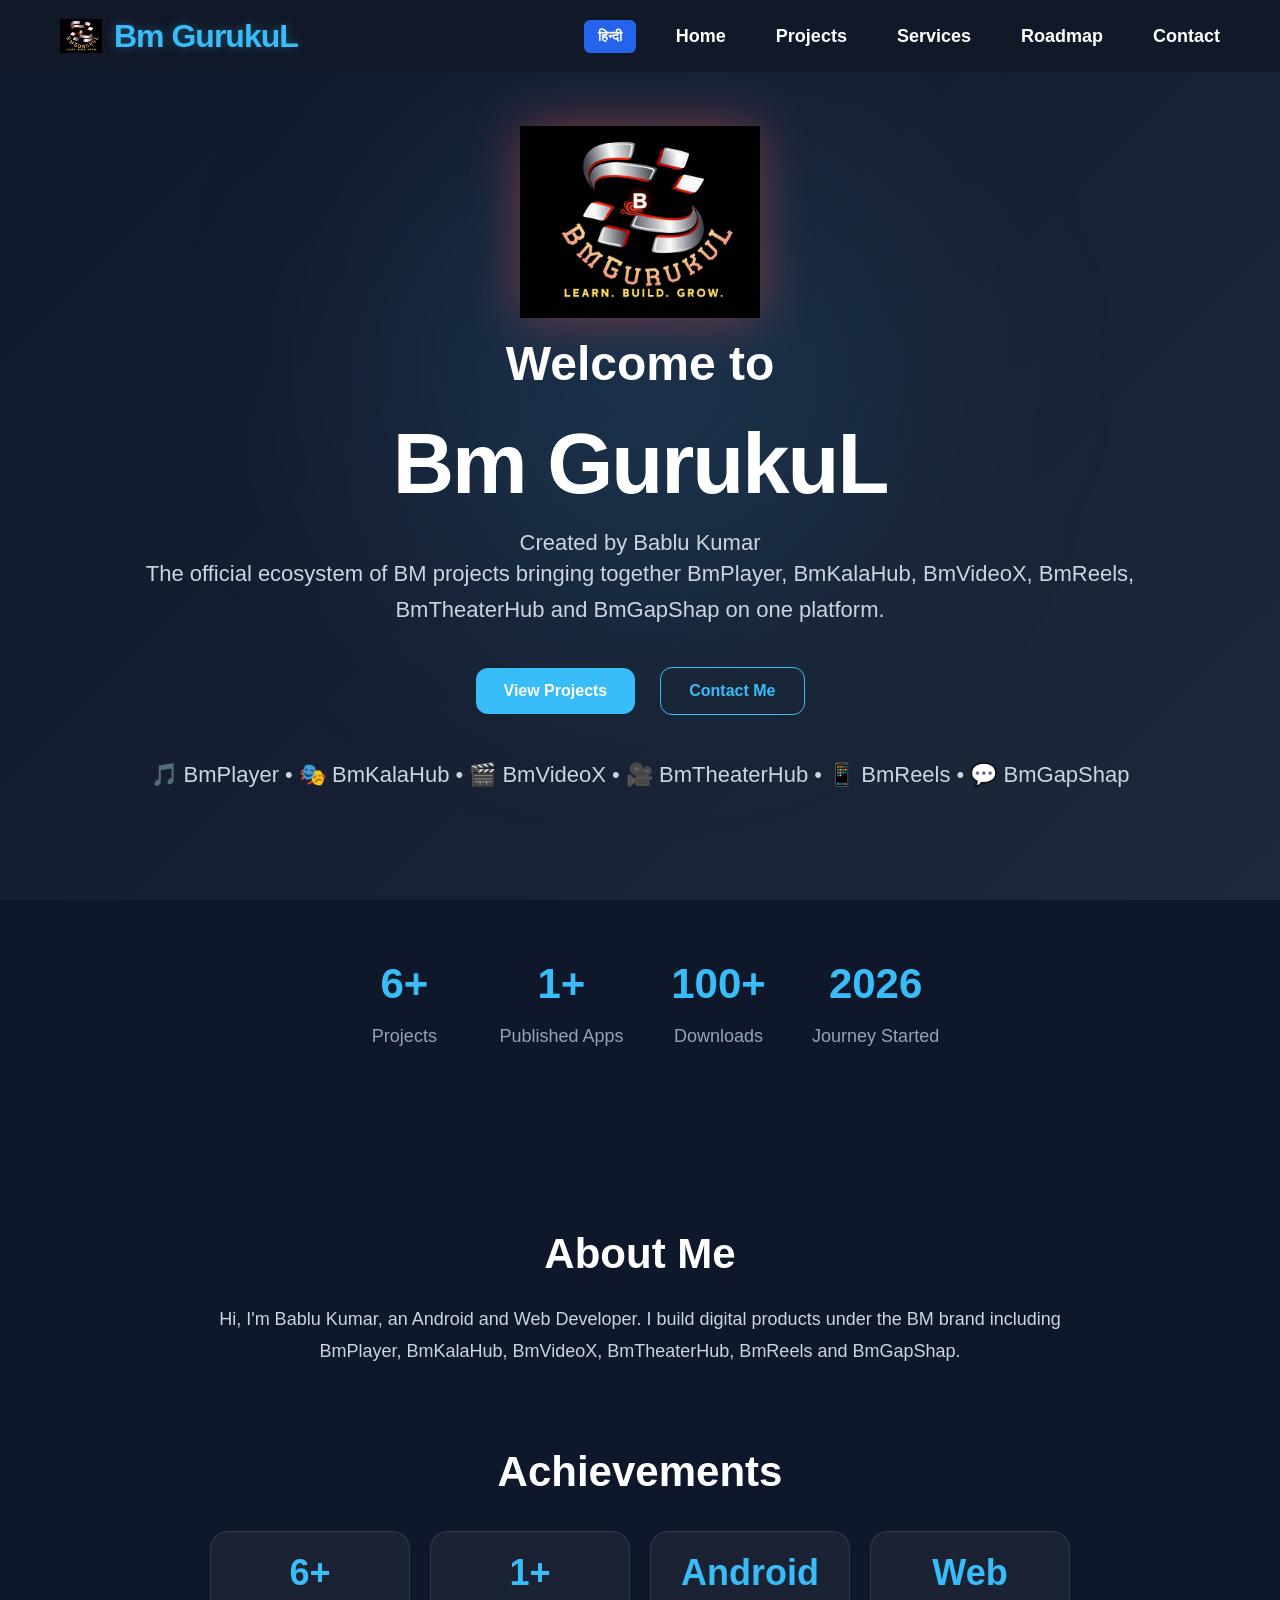
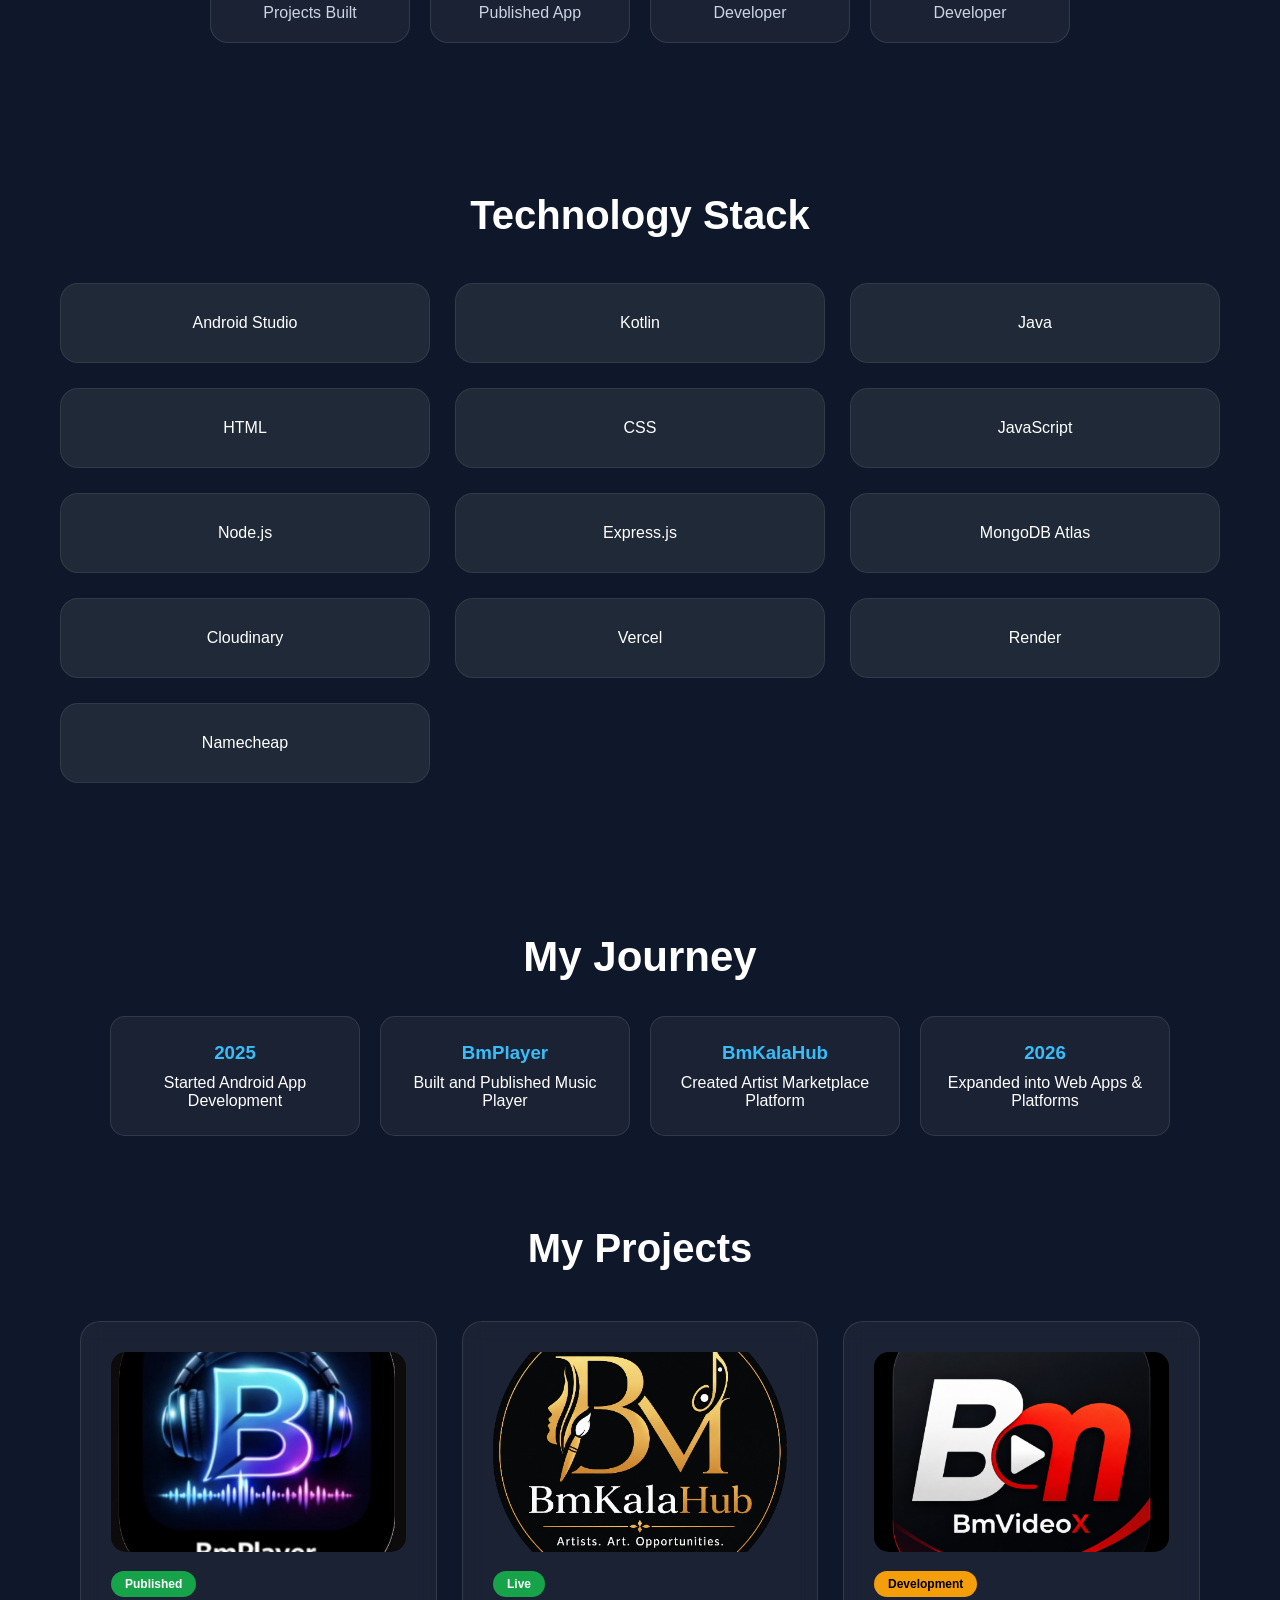
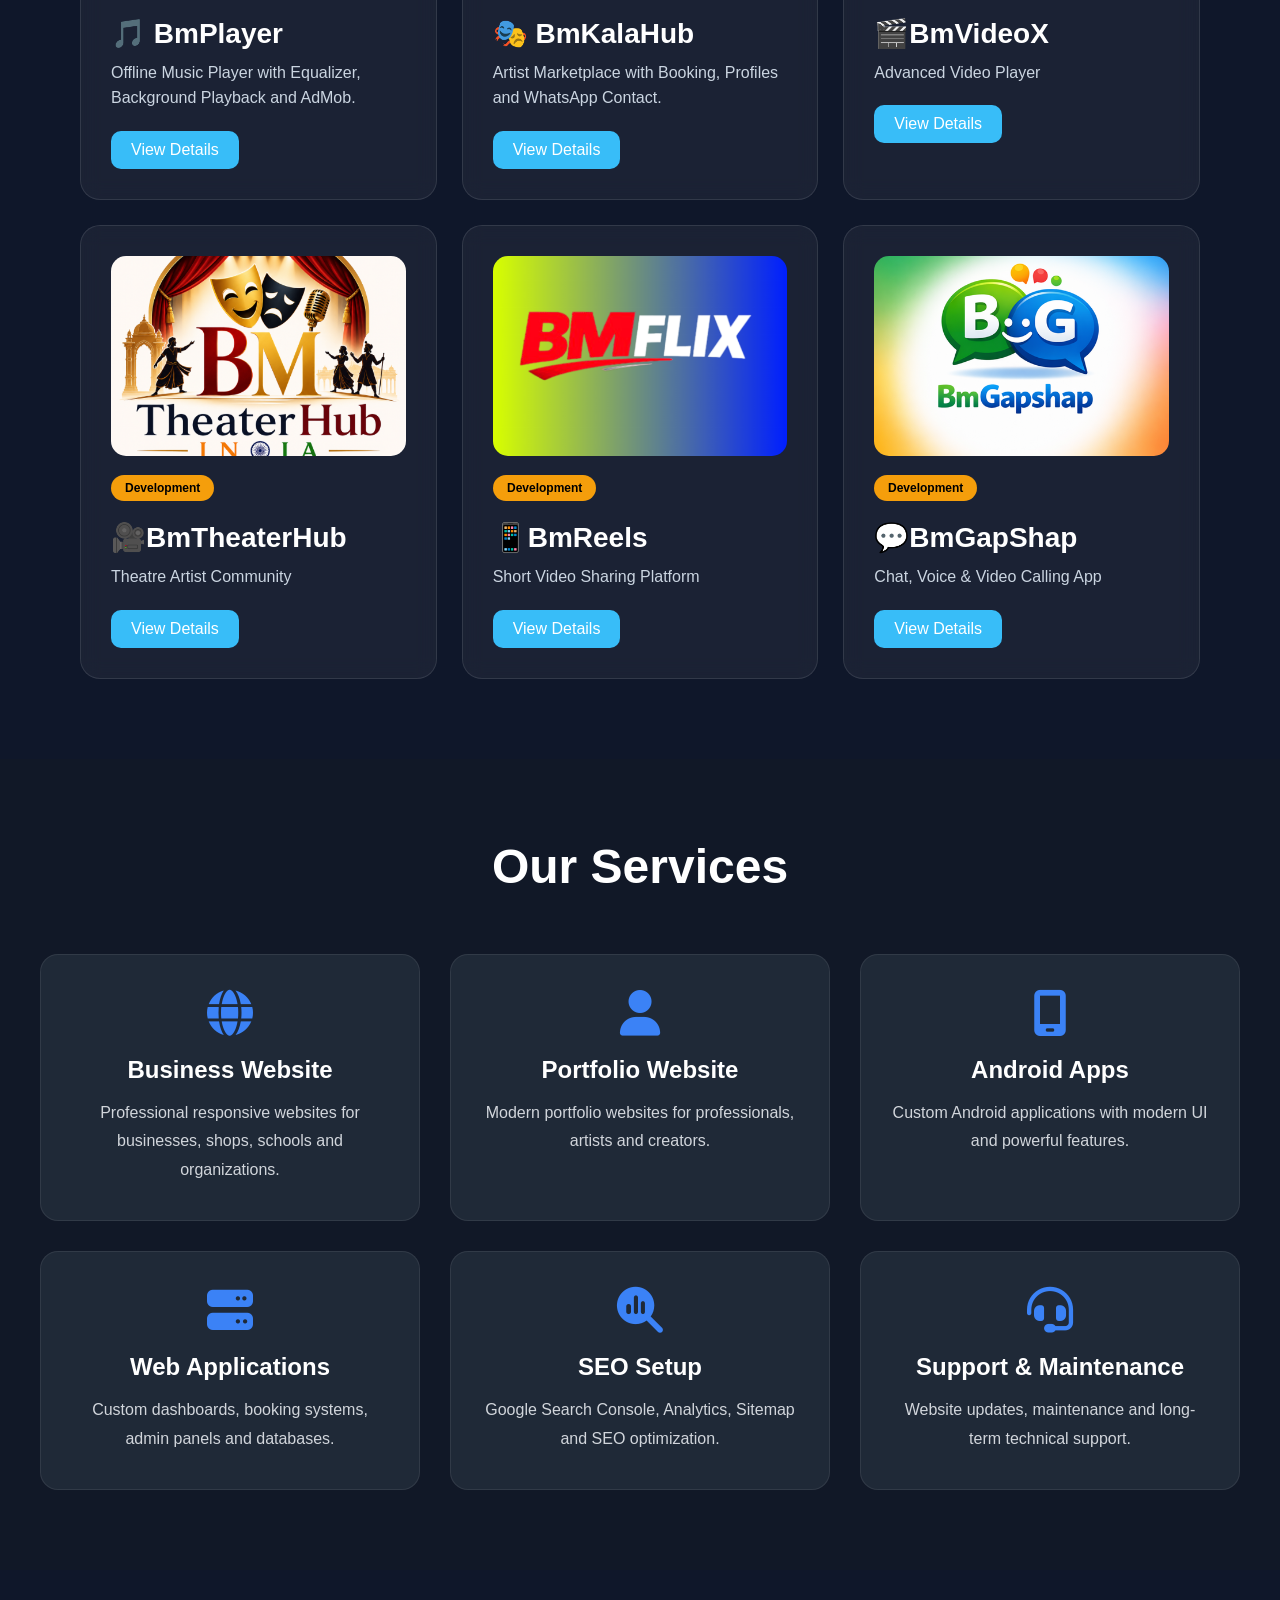
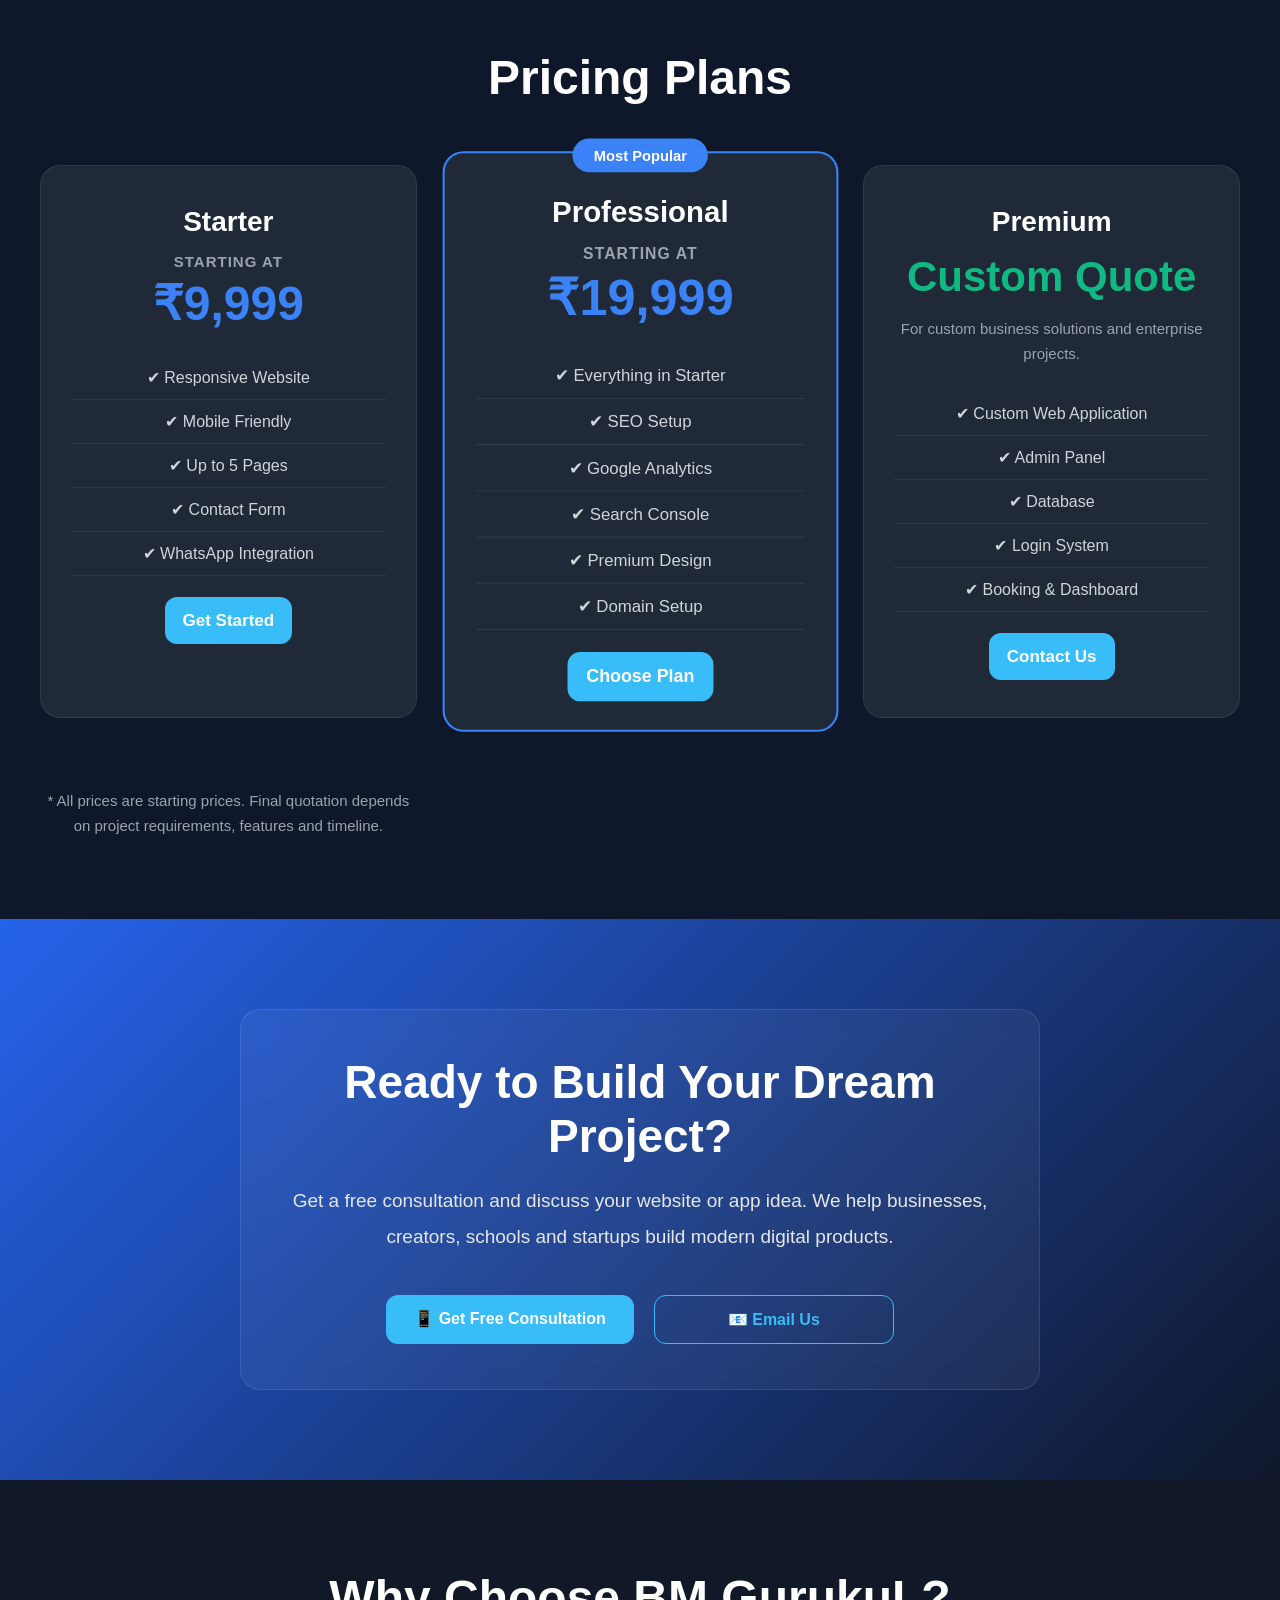
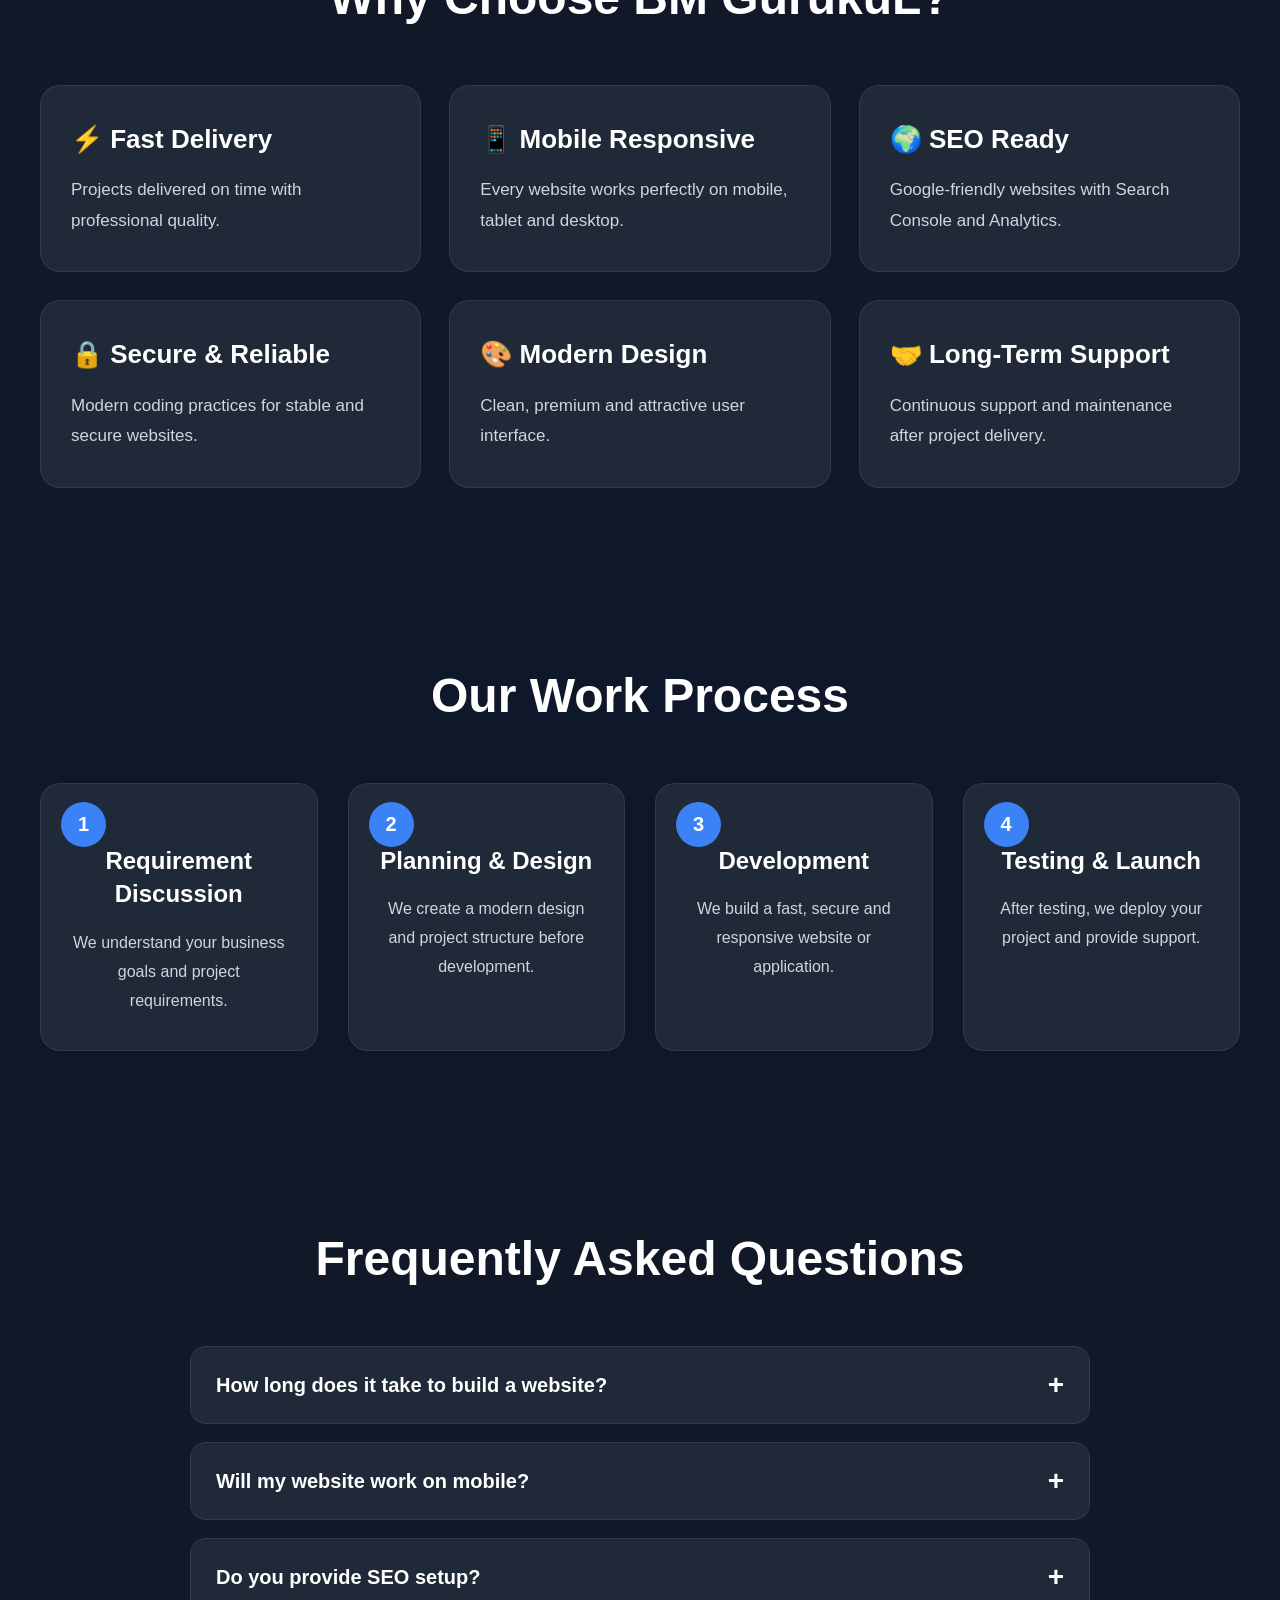
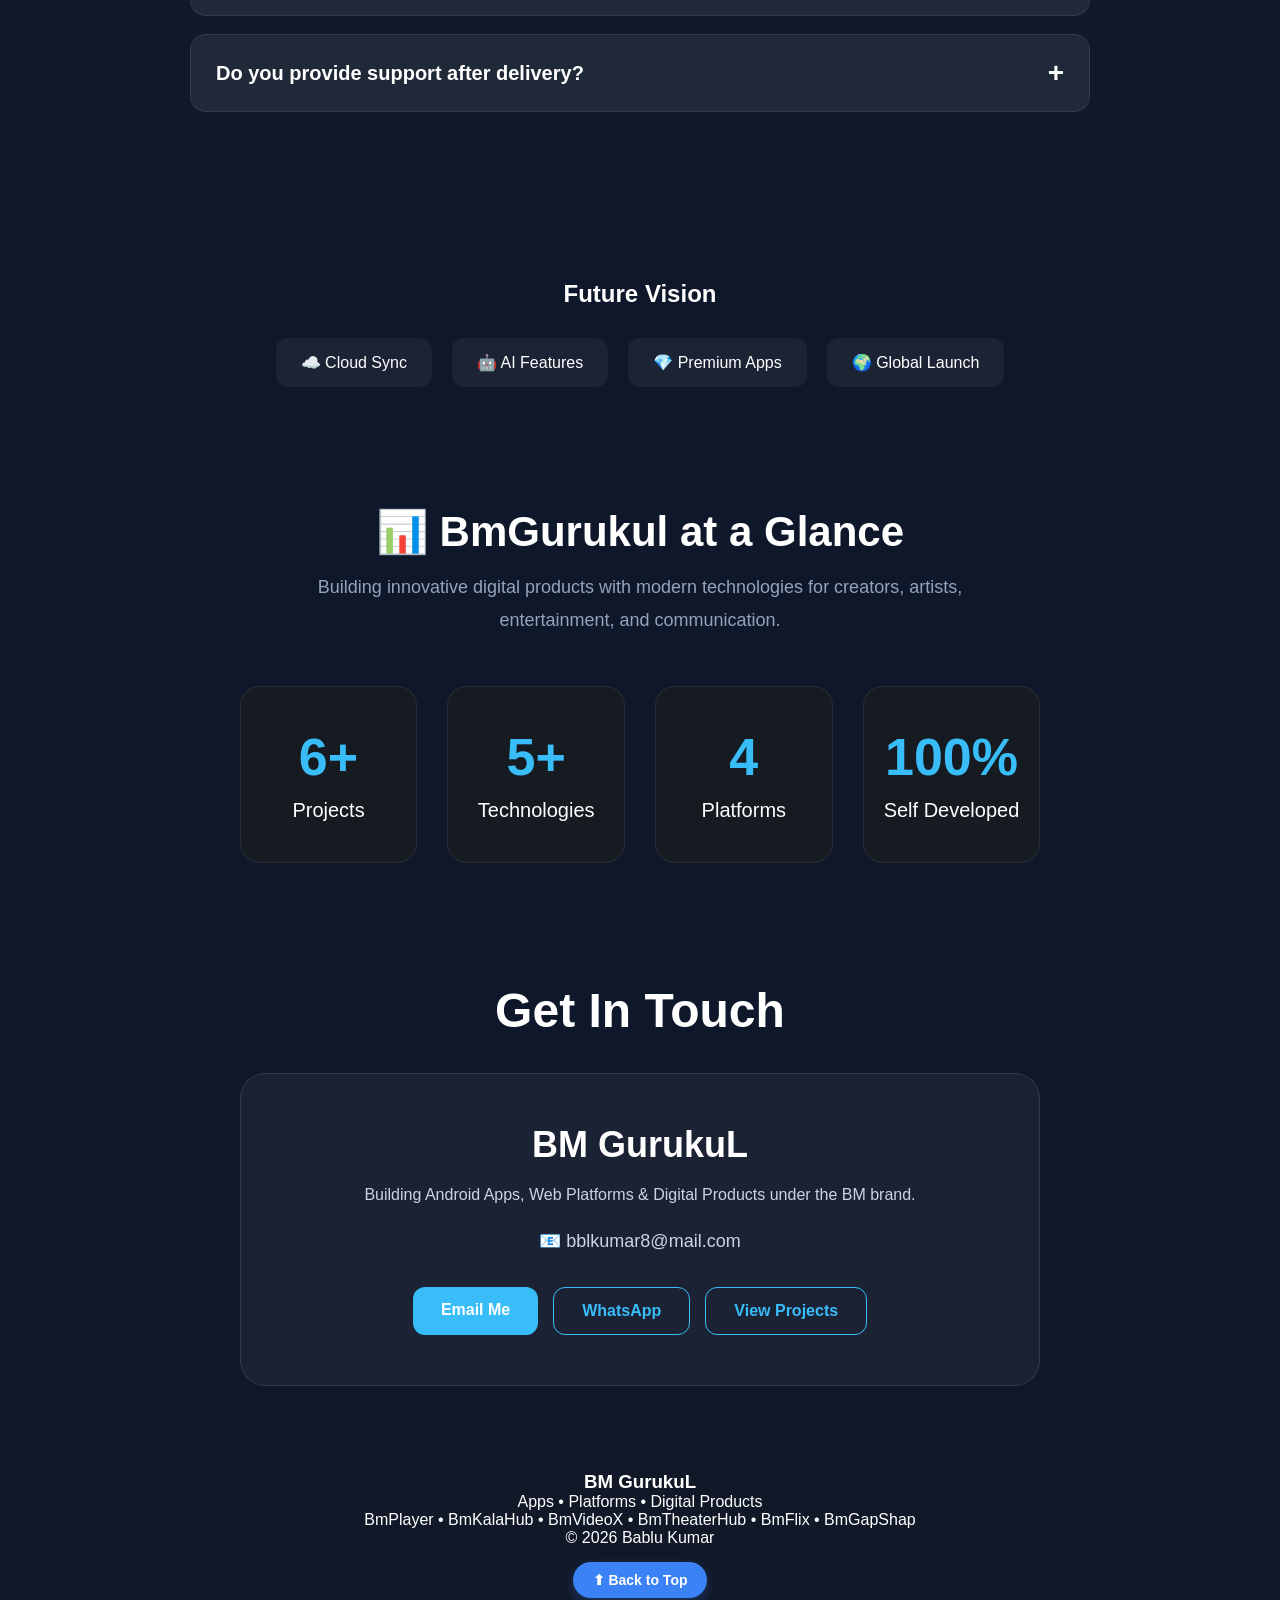
==== commit 7ea48bae: "Update pricing section and multilingual improvements" ====
--- a/index.html
+++ b/index.html
@@ -527,6 +527,10 @@
 
         </div>
 
+        <p class="pricing-note" id="pricingNote">
+        * All prices are starting prices. Final quotation depends on project requirements, features and timeline.
+        </p>
+
     </div>
 
 </section>
--- a/style.css
+++ b/style.css
@@ -2223,6 +2223,15 @@
         margin-top:12px;
     }
 
+.pricing-note{
+
+    font-size:14px;
+
+    padding:0 12px;
+
+    margin-top:25px;
+}
+
 }
 
 .logo{
@@ -2890,4 +2899,23 @@
     background:#2563eb;
 
     transform:translateY(-2px);
+}
+
+.pricing-note{
+
+    text-align:center;
+
+    color:#9ca3af;
+
+    font-size:15px;
+
+    margin-top:35px;
+
+    line-height:1.7;
+
+    max-width:800px;
+
+    margin-left:auto;
+
+    margin-right:auto;
 }
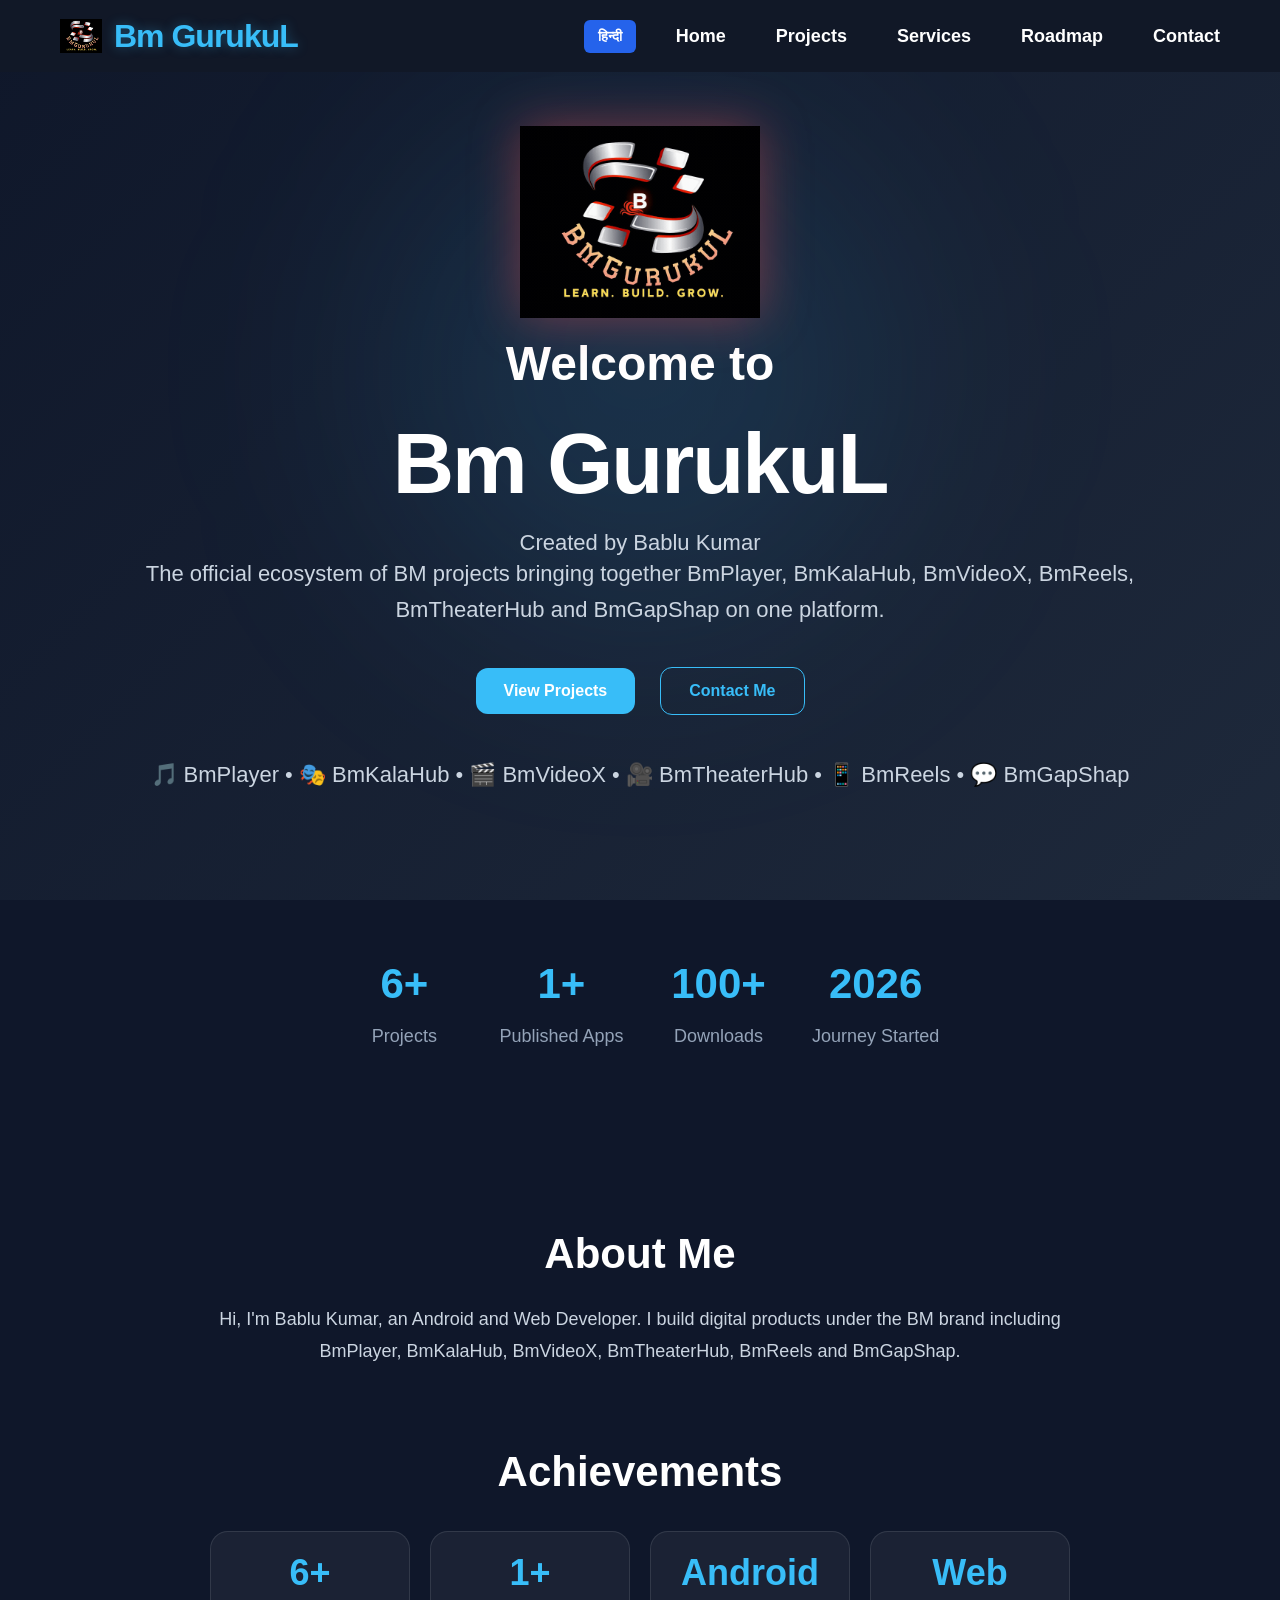
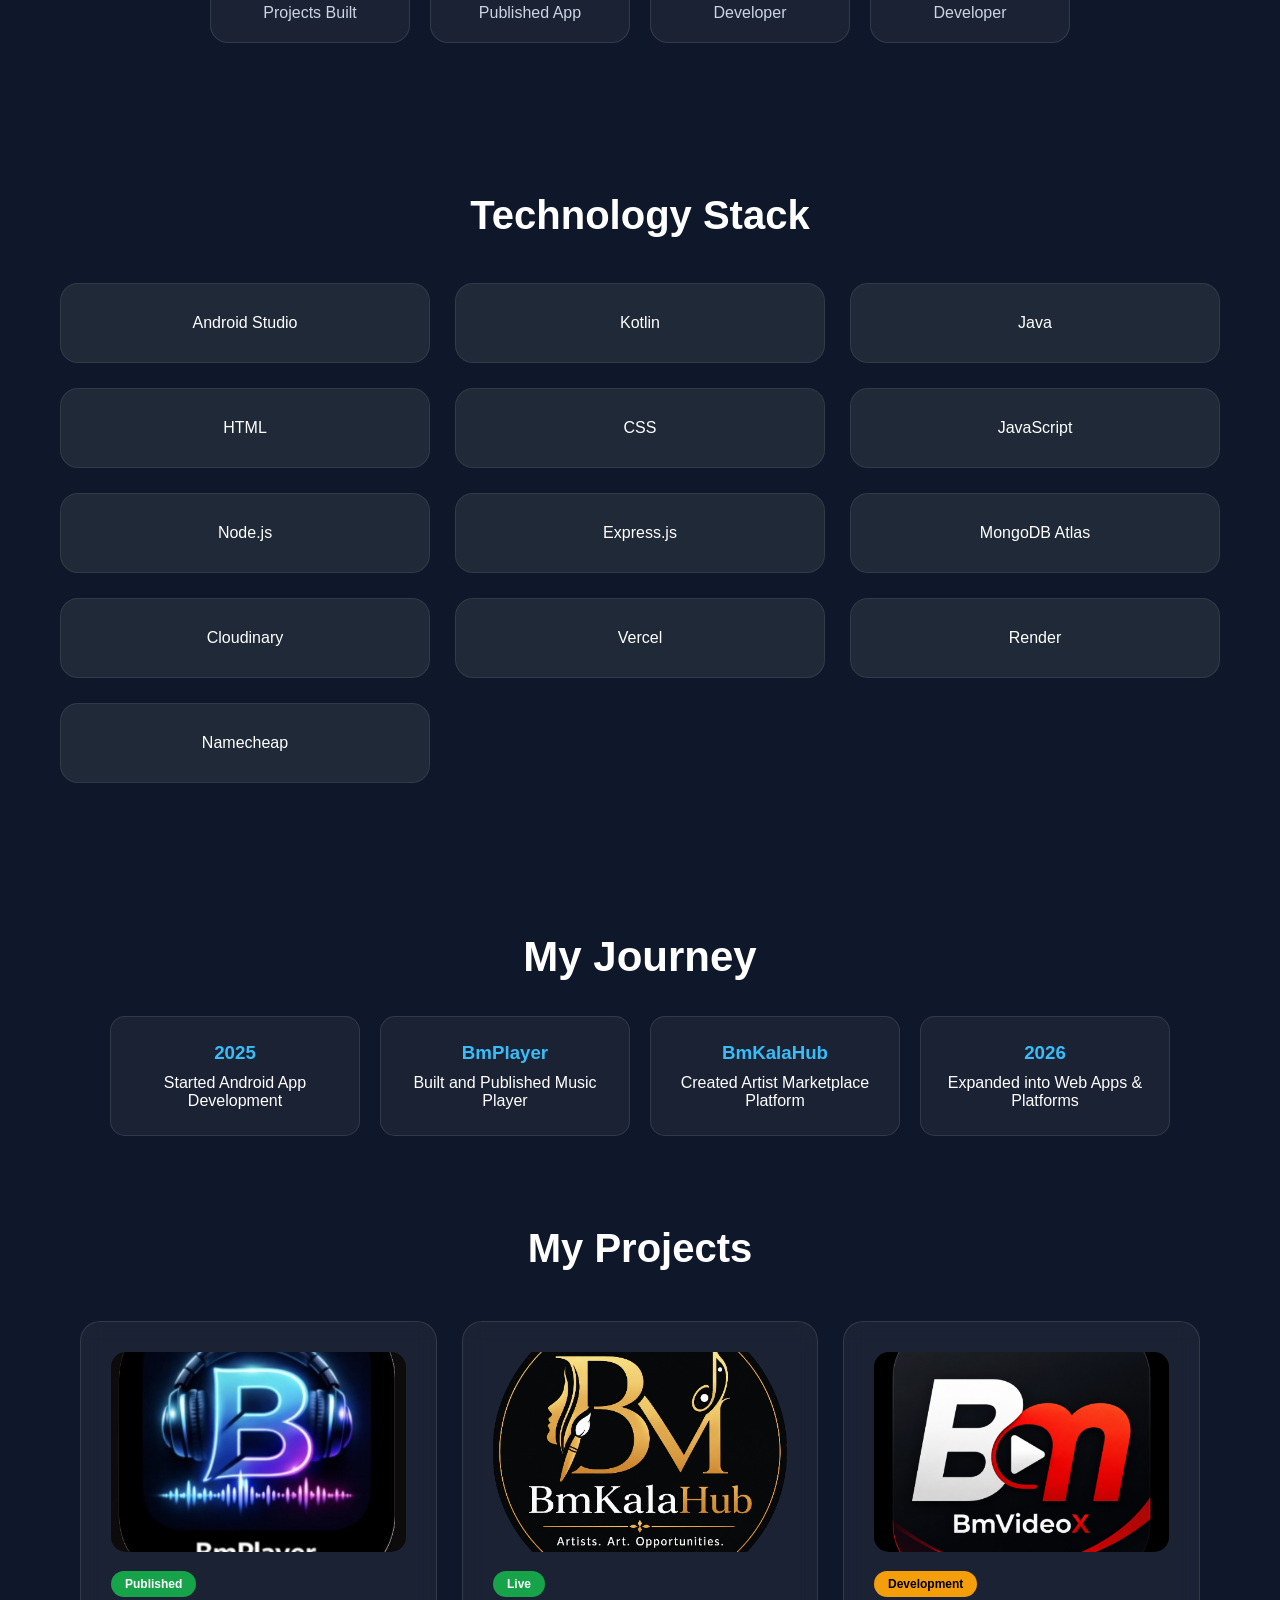
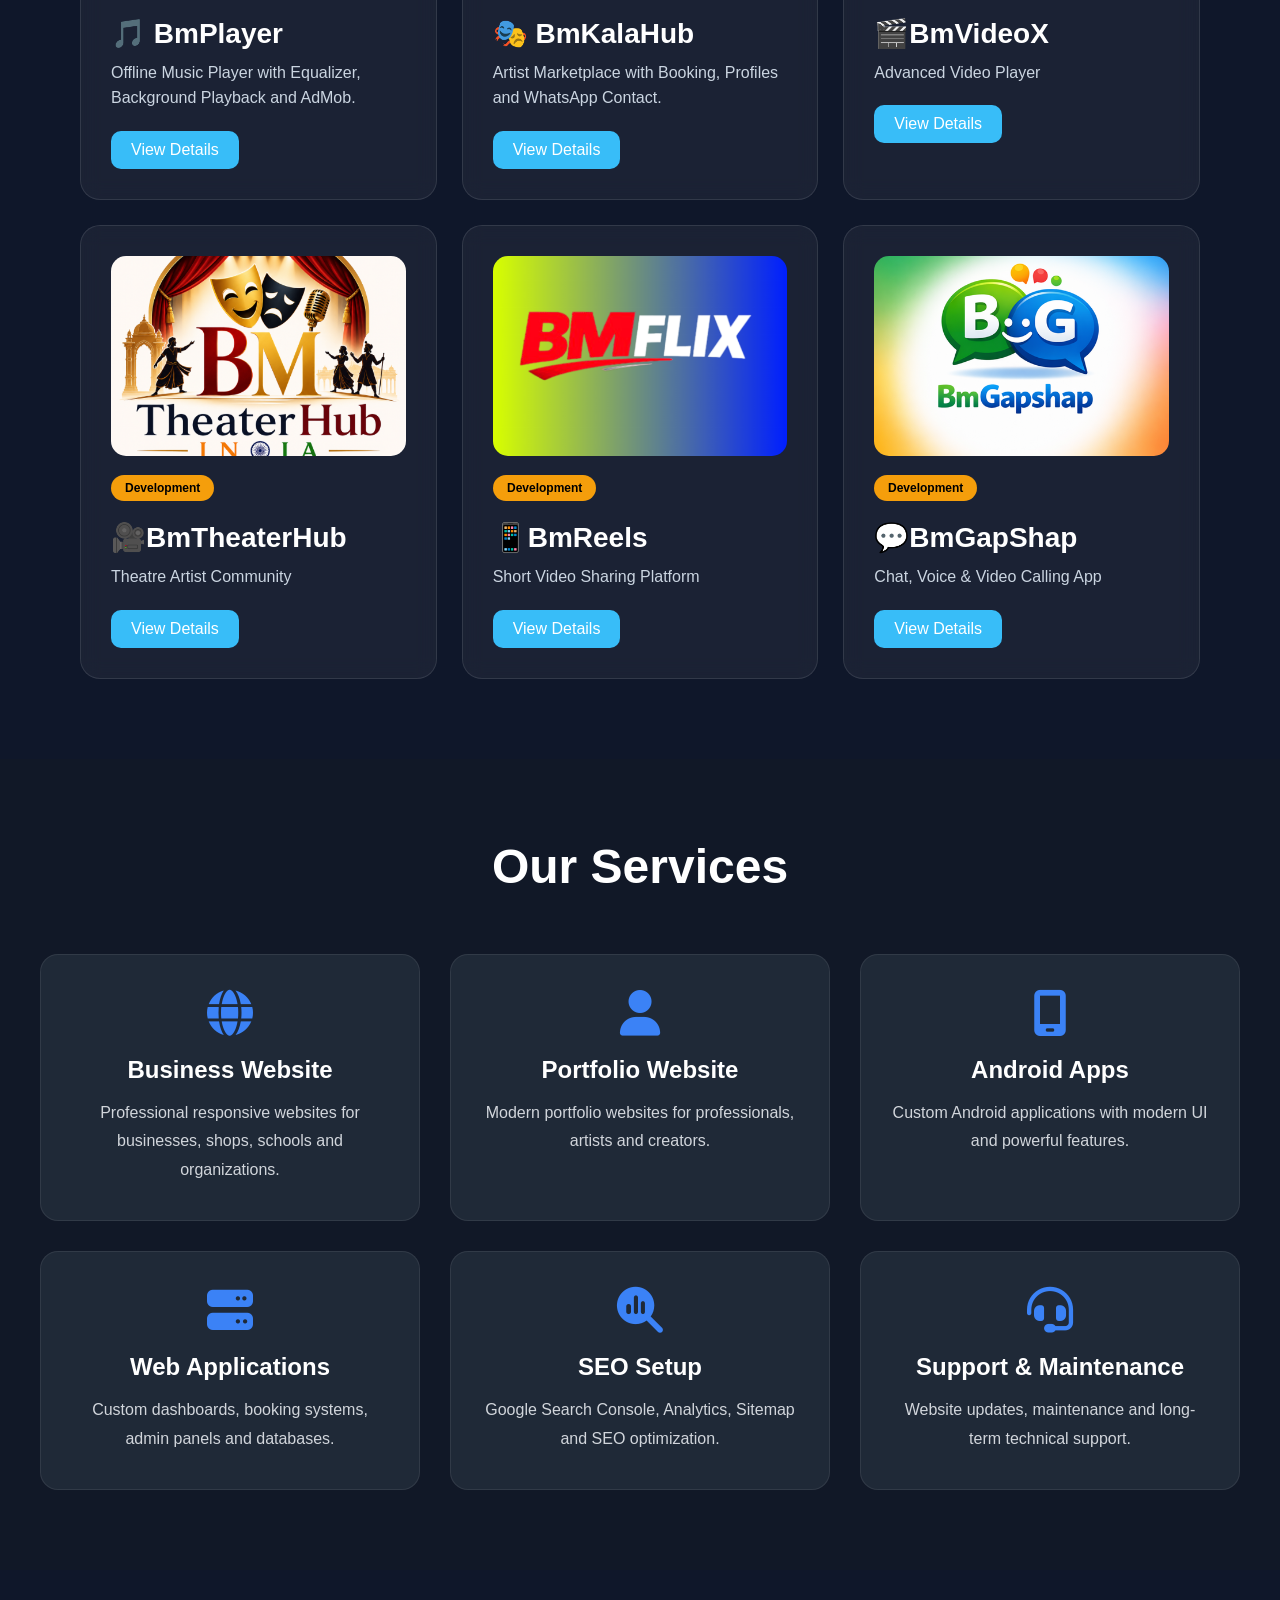
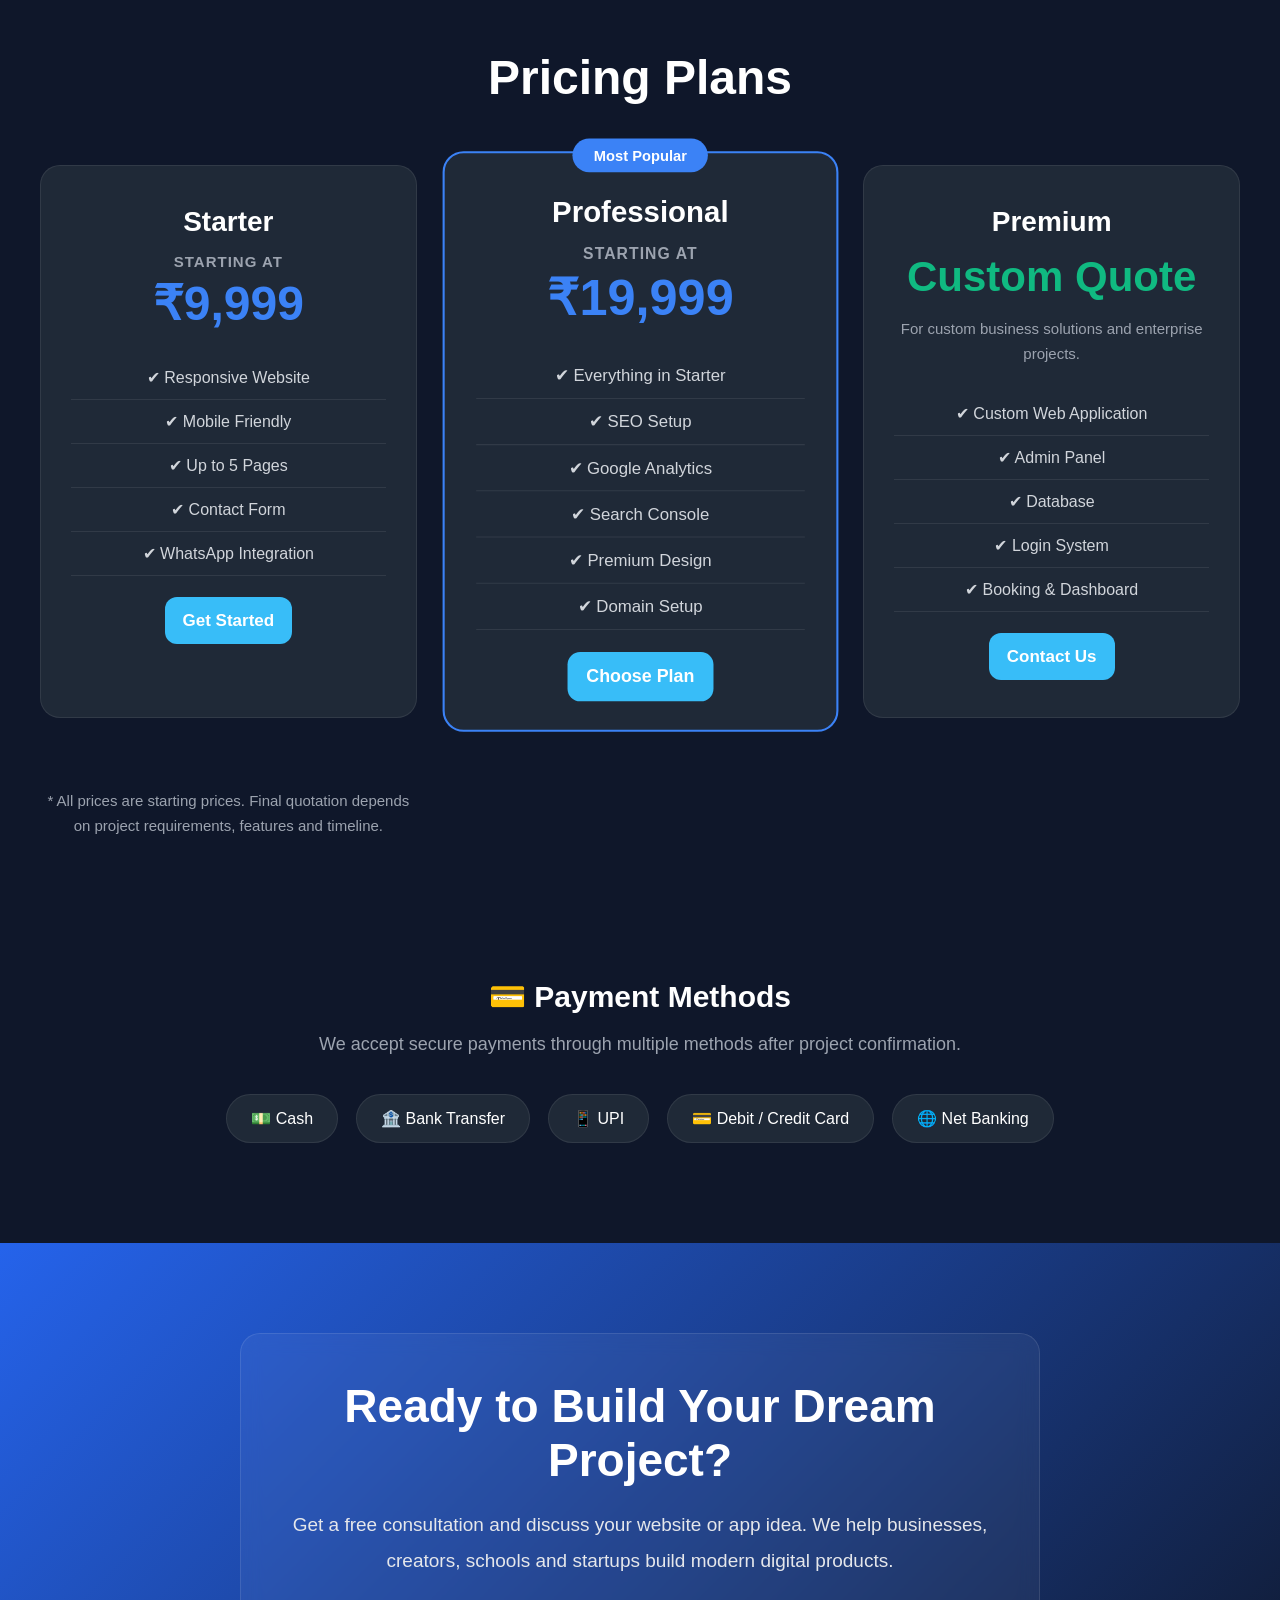
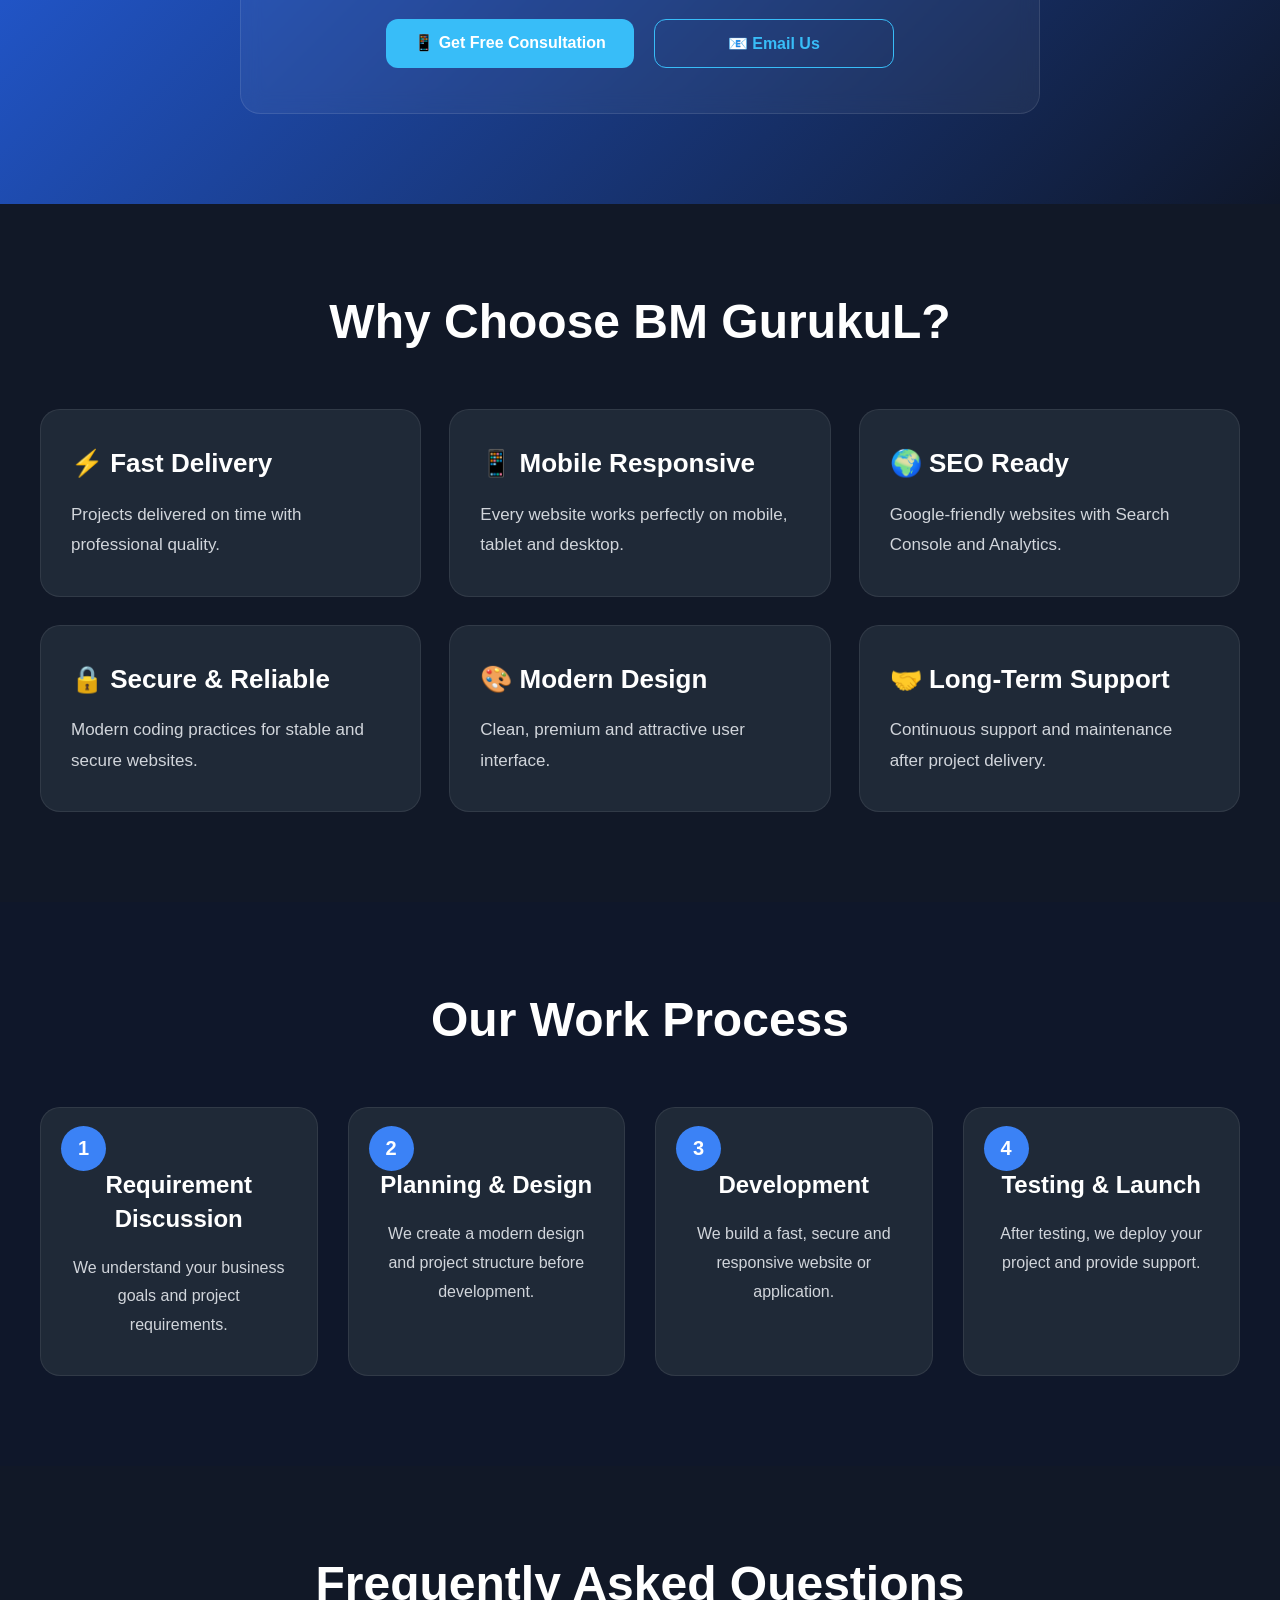
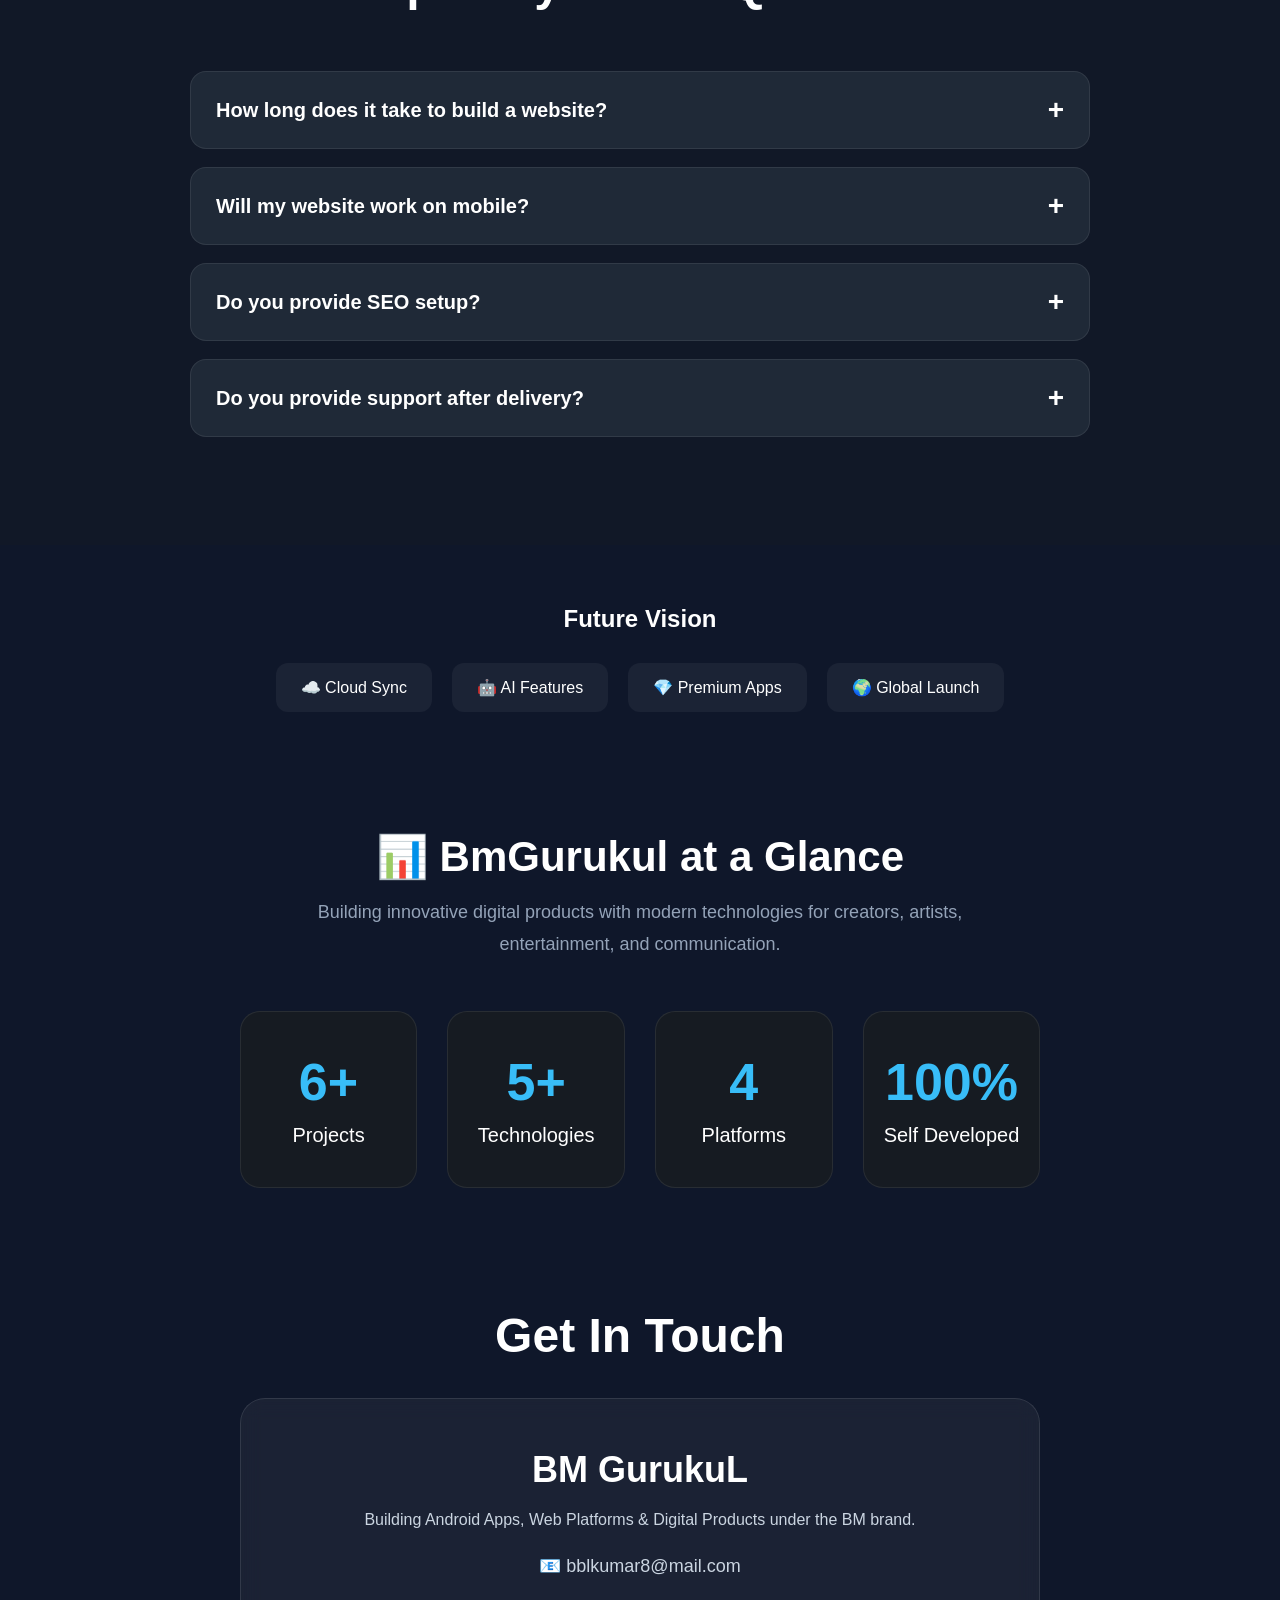
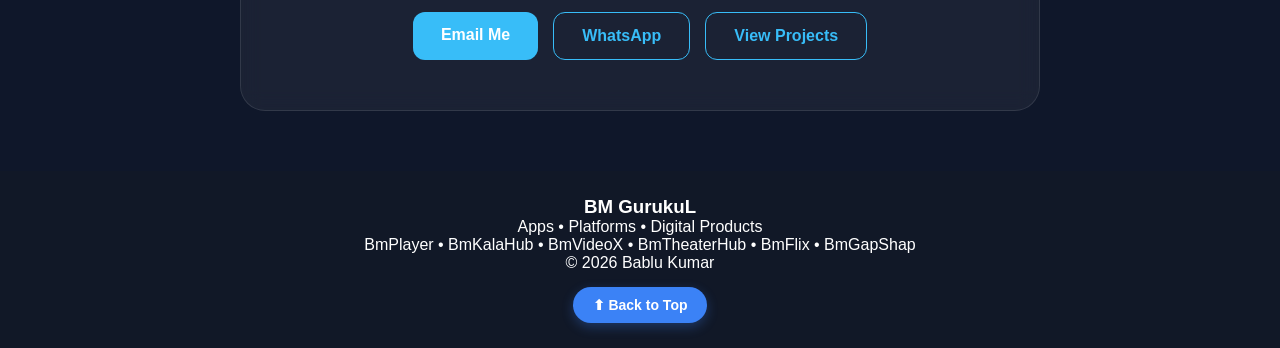
==== commit 7c3ce0c5: "BmGurukul v1.0.1 - Final UI improvements, payment section and multilingual updates" ====
--- a/index.html
+++ b/index.html
@@ -535,6 +535,30 @@
 
 </section>
 
+<div class="payment-info">
+
+<h3 id="paymentTitle">💳 Payment Methods</h3>
+
+<p id="paymentDesc">
+We accept secure payments through multiple methods after project confirmation.
+</p>
+
+<div class="payment-methods">
+
+<span>💵 Cash</span>
+
+<span>🏦 Bank Transfer</span>
+
+<span>📱 UPI</span>
+
+<span>💳 Debit / Credit Card</span>
+
+<span>🌐 Net Banking</span>
+
+</div>
+
+</div>
+
 <section id="consultation" class="consultation">
 
     <div class="consultation-box">
--- a/style.css
+++ b/style.css
@@ -2232,6 +2232,41 @@
     margin-top:25px;
 }
 
+.payment-info{
+
+    margin:45px auto 80px;
+
+    padding:0 15px;
+}
+
+.payment-info h3{
+
+    font-size:24px;
+}
+
+.payment-info p{
+
+    font-size:15px;
+
+    margin-bottom:25px;
+}
+
+.payment-methods{
+
+    gap:12px;
+}
+
+.payment-methods span{
+
+    width:100%;
+
+    justify-content:center;
+
+    padding:13px;
+
+    font-size:15px;
+}
+
 }
 
 .logo{
@@ -2918,4 +2953,100 @@
     margin-left:auto;
 
     margin-right:auto;
+}
+
+.payment-info{
+
+    margin:60px auto 100px;
+
+    text-align:center;
+
+    max-width:1000px;
+
+    padding:0 20px;
+}
+
+.payment-title{
+
+    color:#fff;
+
+    margin-bottom:15px;
+}
+
+.payment-info h3{
+
+    margin-bottom:15px;
+
+    color:#fff;
+
+    font-size:30px;
+}
+
+.payment-info p{
+
+    color:#9ca3af;
+
+    margin-bottom:35px;
+
+    font-size:18px;
+
+    line-height:1.7;
+}
+
+.payment-methods{
+
+    display:flex;
+
+    justify-content:center;
+
+    flex-wrap:wrap;
+
+    gap:18px;
+}
+
+.payment-methods span{
+
+    background:#1f2937;
+
+    color:#fff;
+
+    padding:12px 20px;
+
+    border-radius:30px;
+
+    border:1px solid rgba(255,255,255,.08);
+
+    font-size:15px;
+}
+
+.payment-methods span{
+
+    display:flex;
+
+    align-items:center;
+
+    gap:8px;
+
+    background:#1f2937;
+
+    color:#fff;
+
+    padding:14px 24px;
+
+    border-radius:50px;
+
+    border:1px solid rgba(255,255,255,.08);
+
+    font-size:16px;
+
+    transition:.3s;
+}
+
+.payment-methods span:hover{
+
+    transform:translateY(-3px);
+
+    border-color:#38bdf8;
+
+    background:#273449;
 }
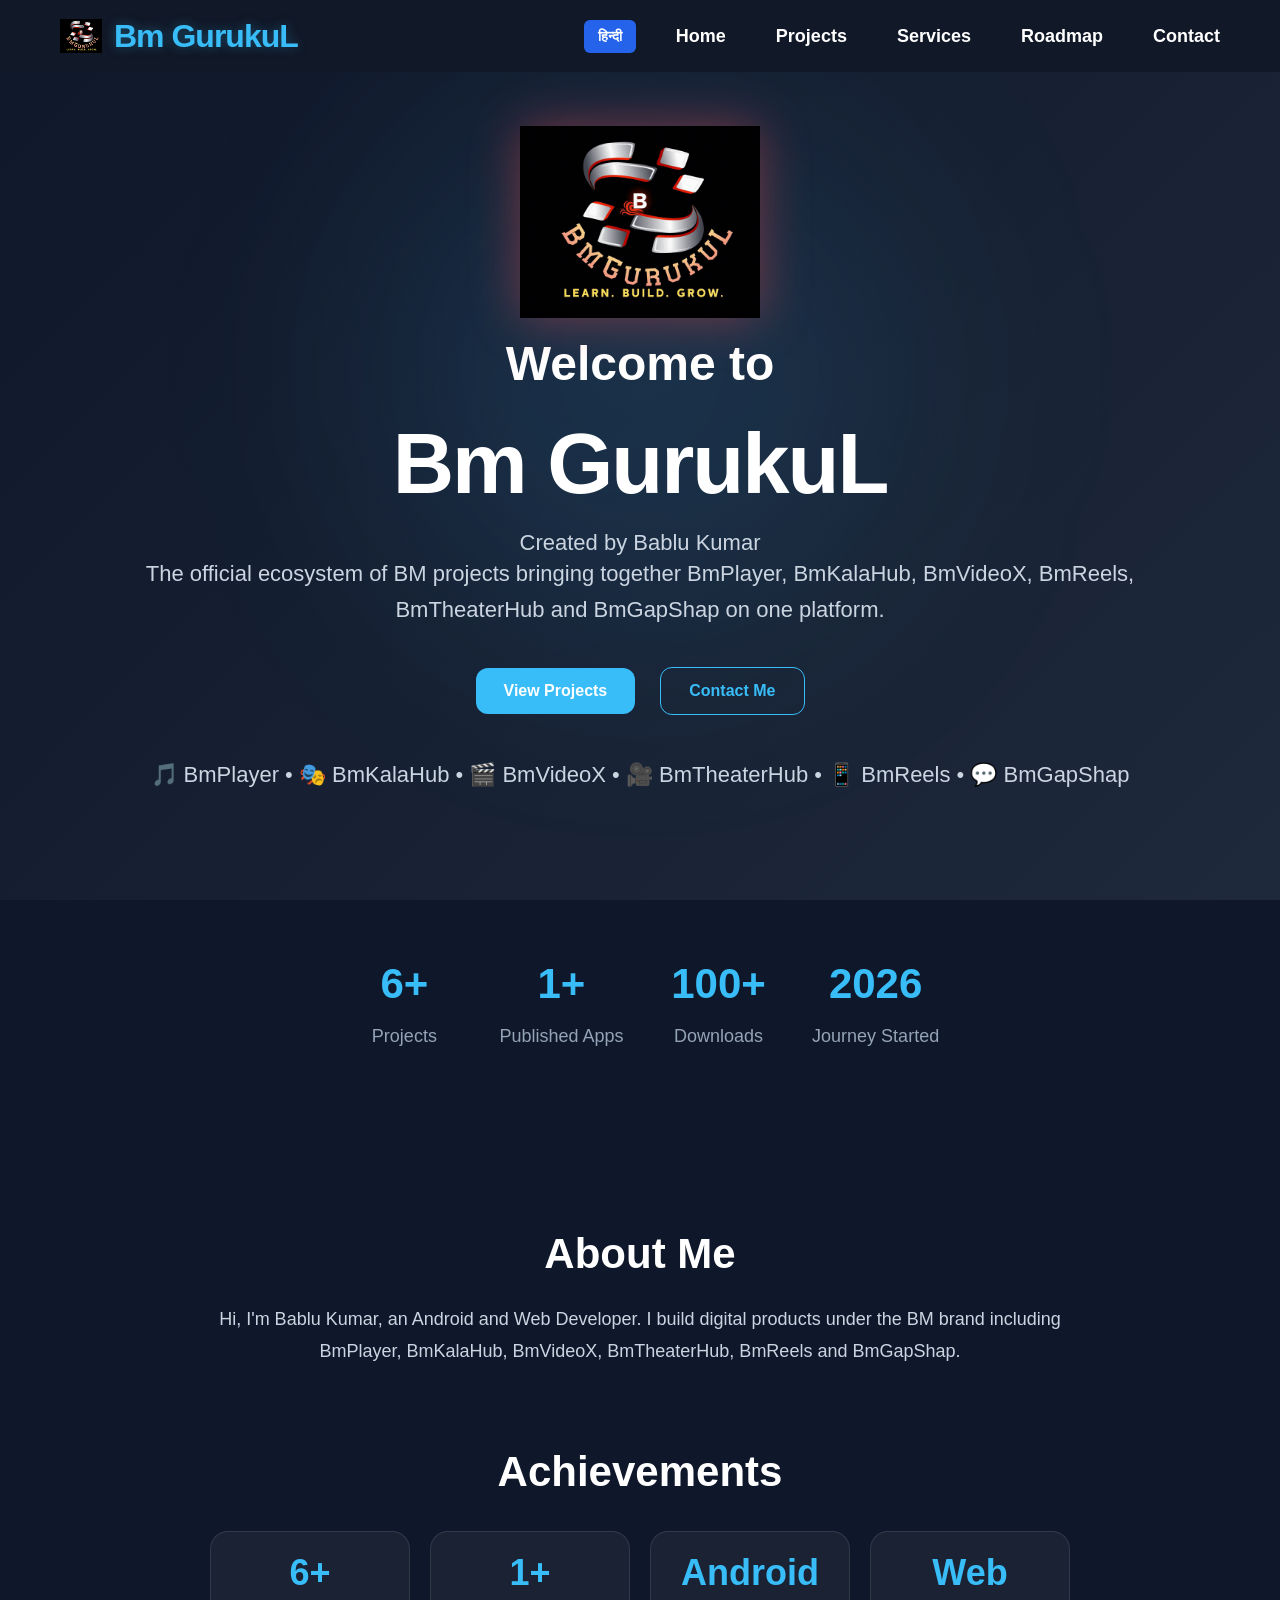
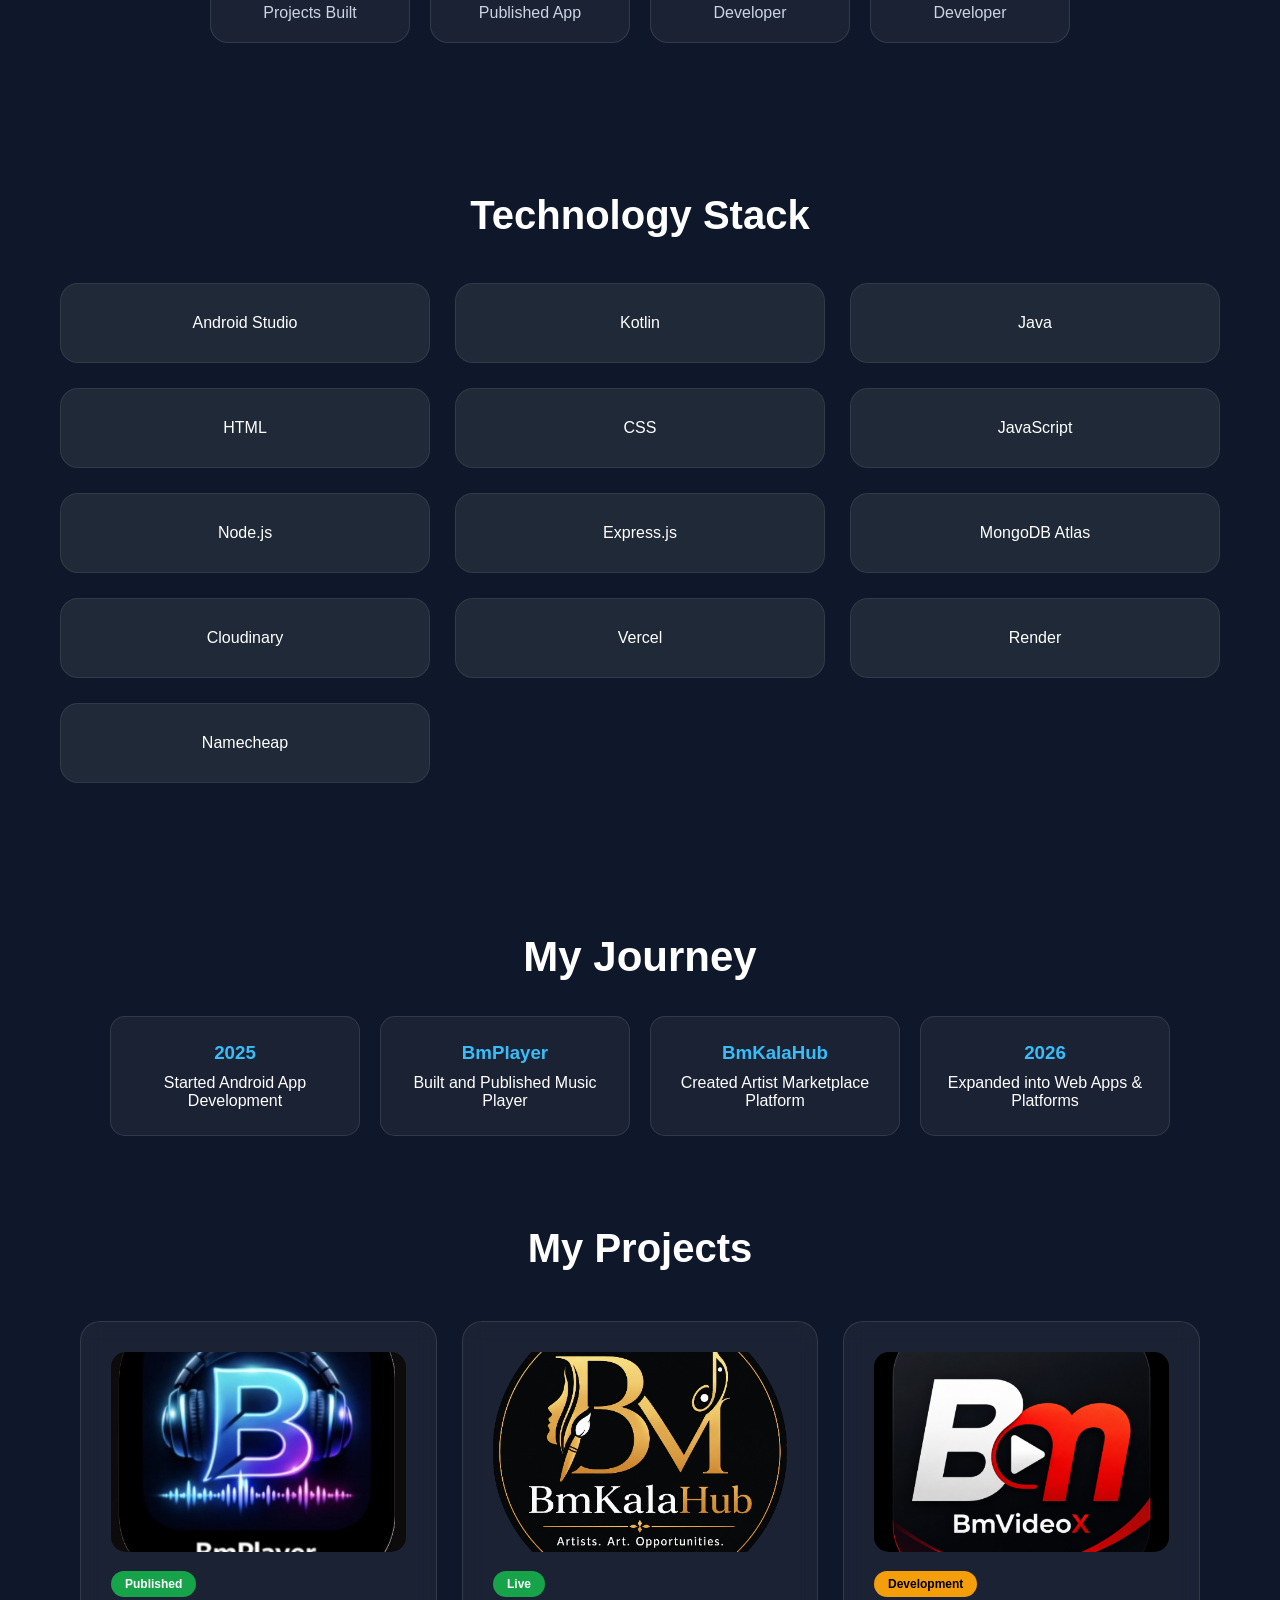
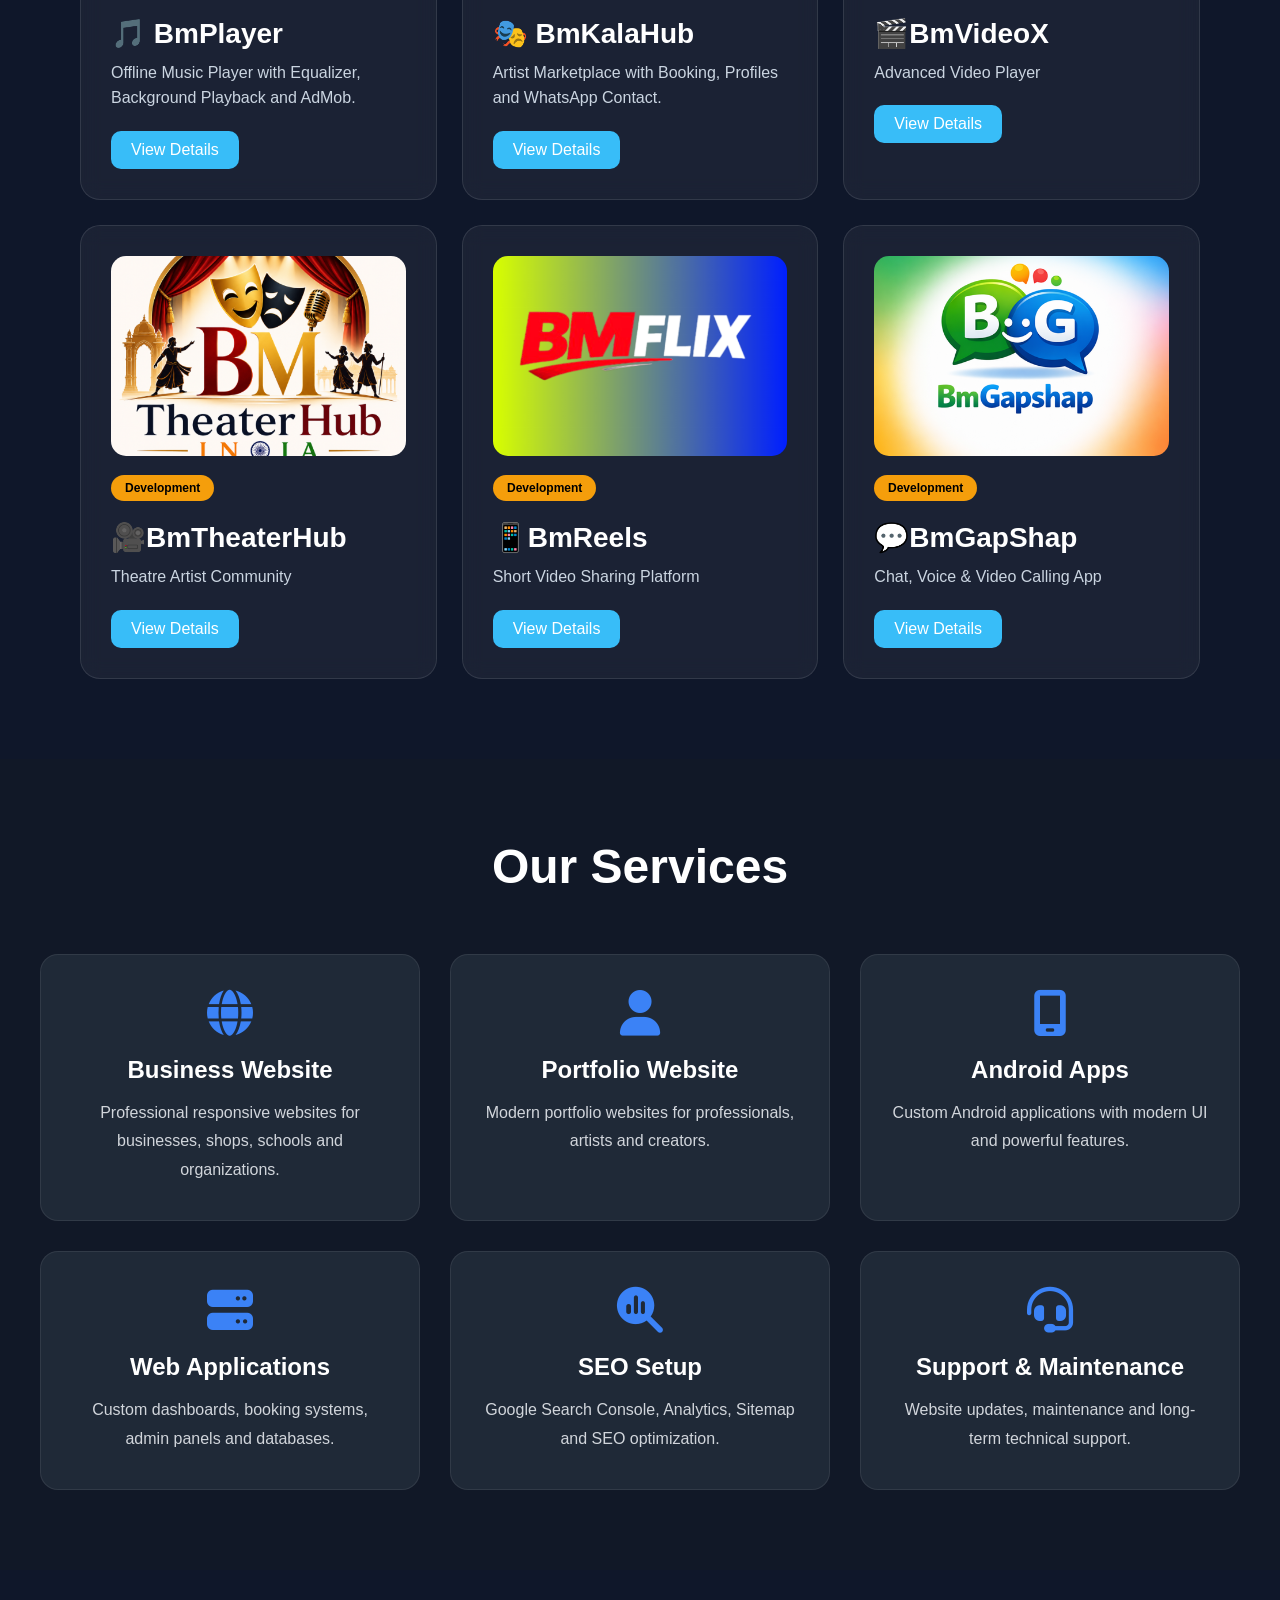
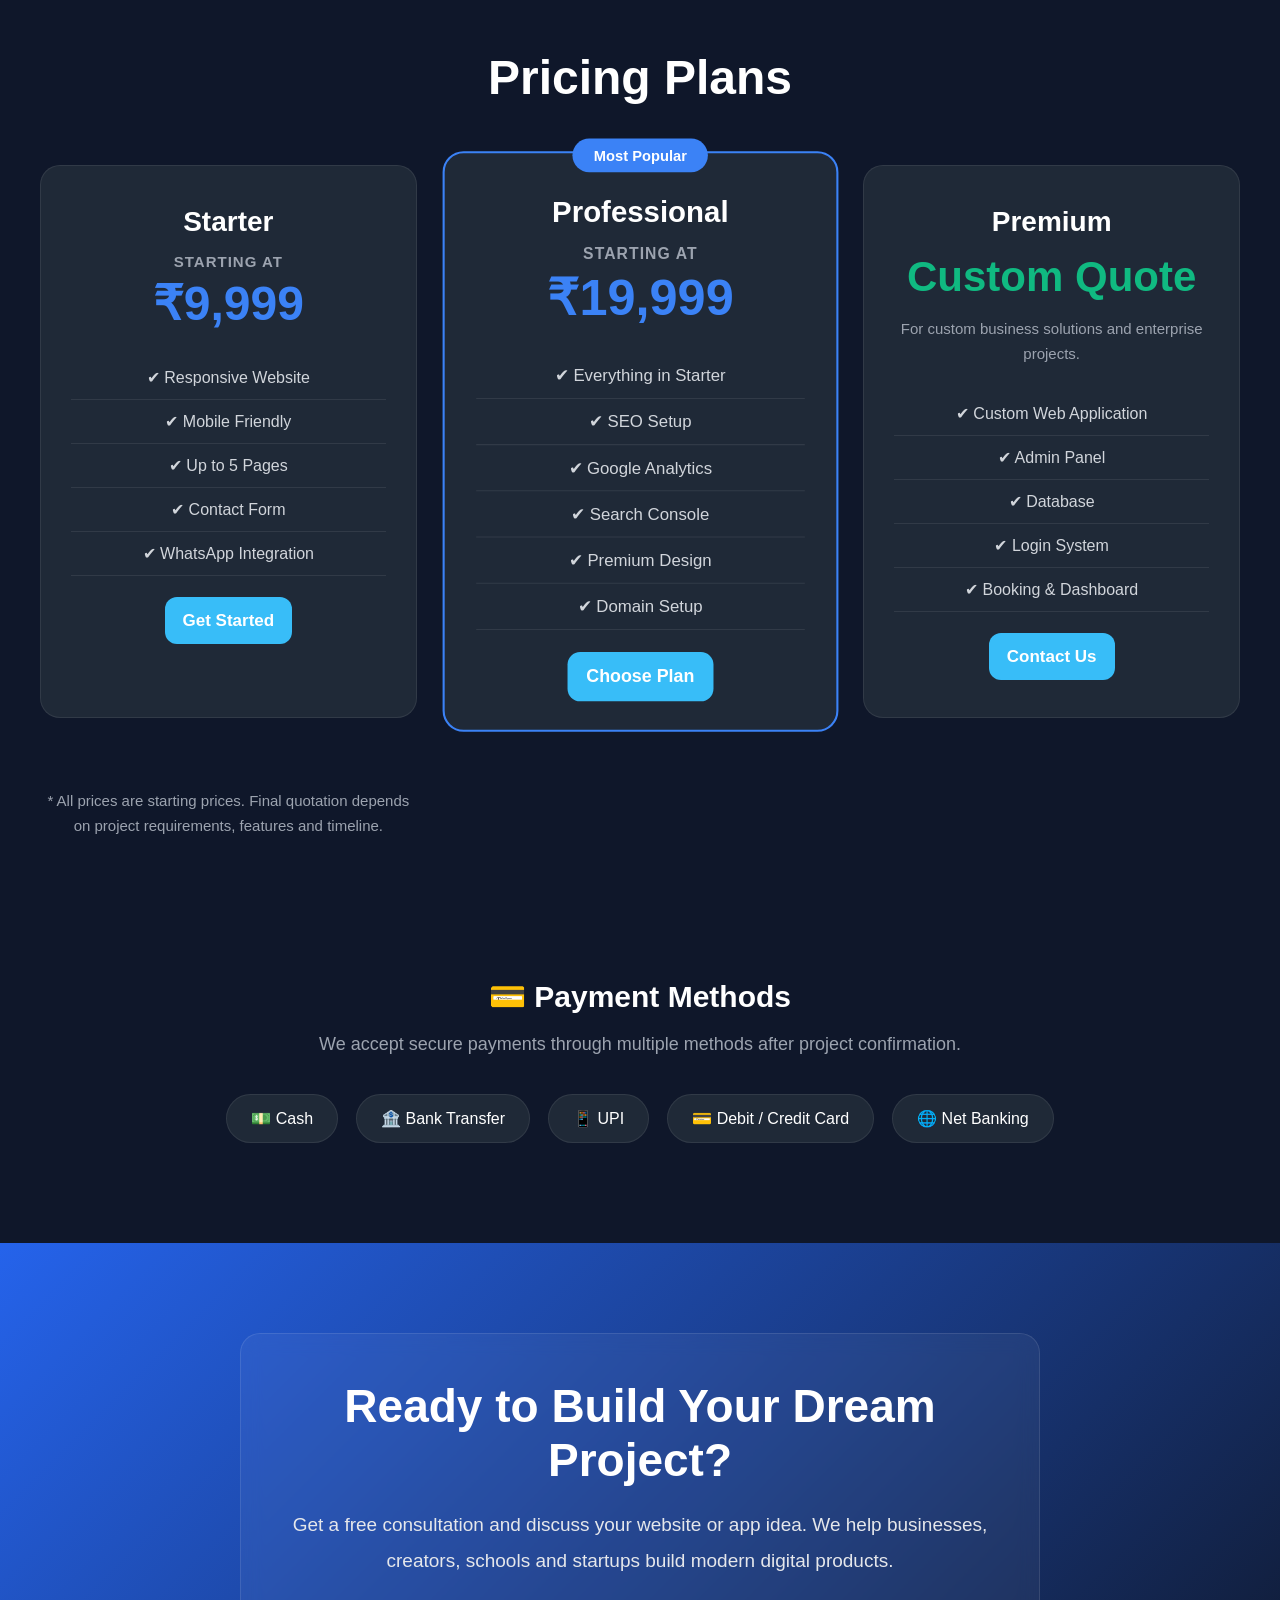
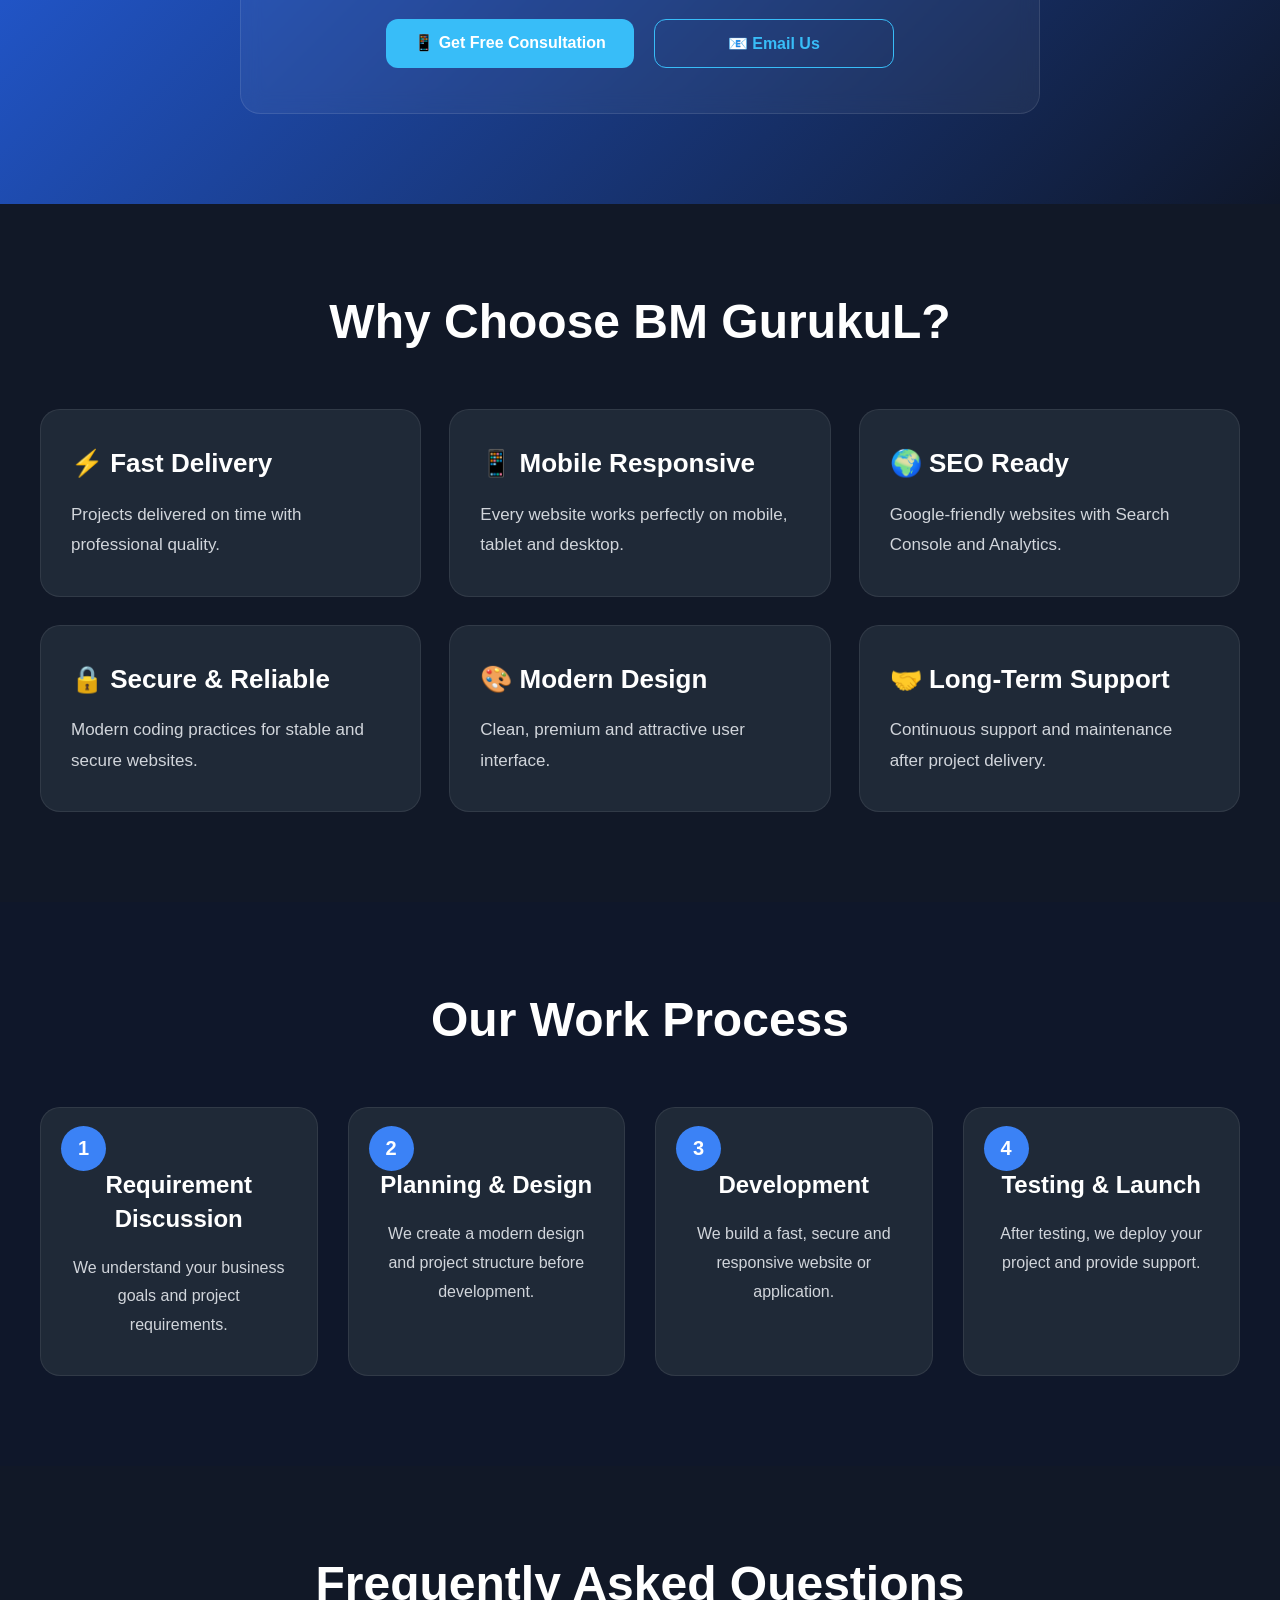
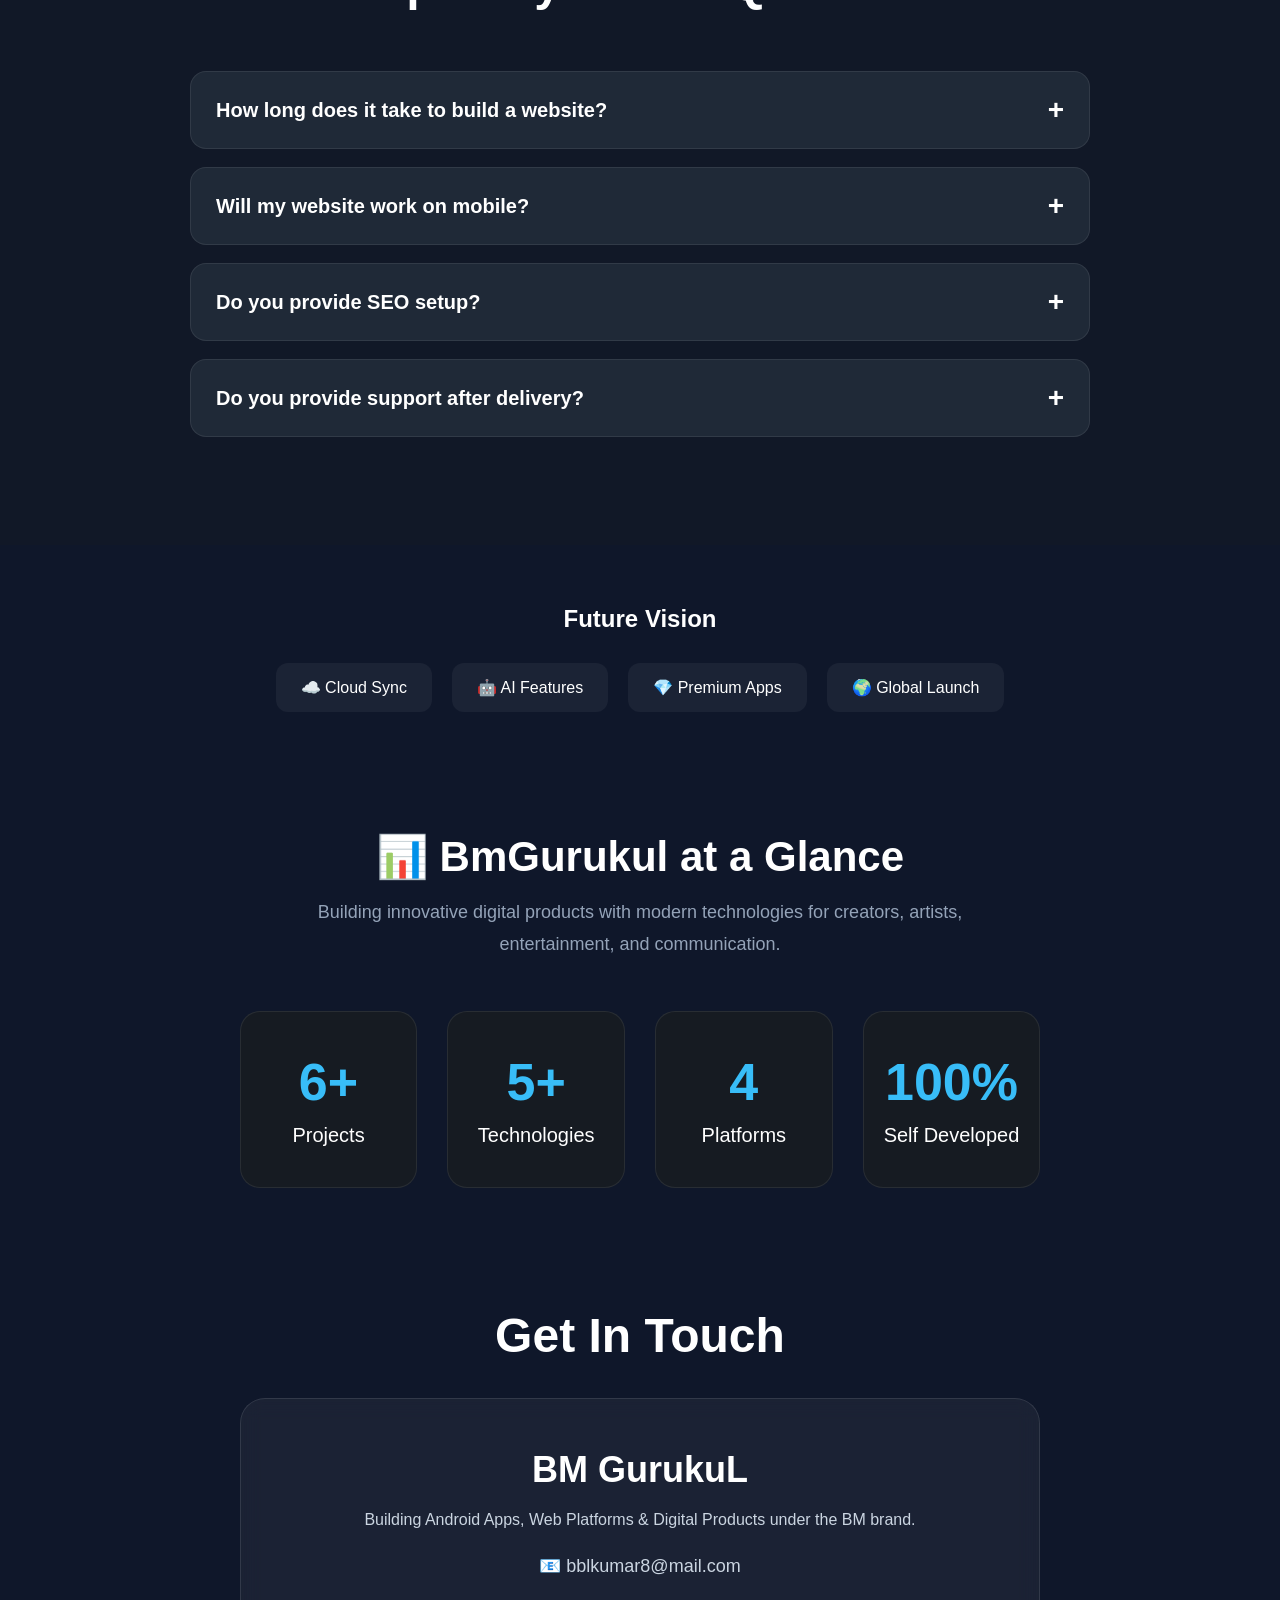
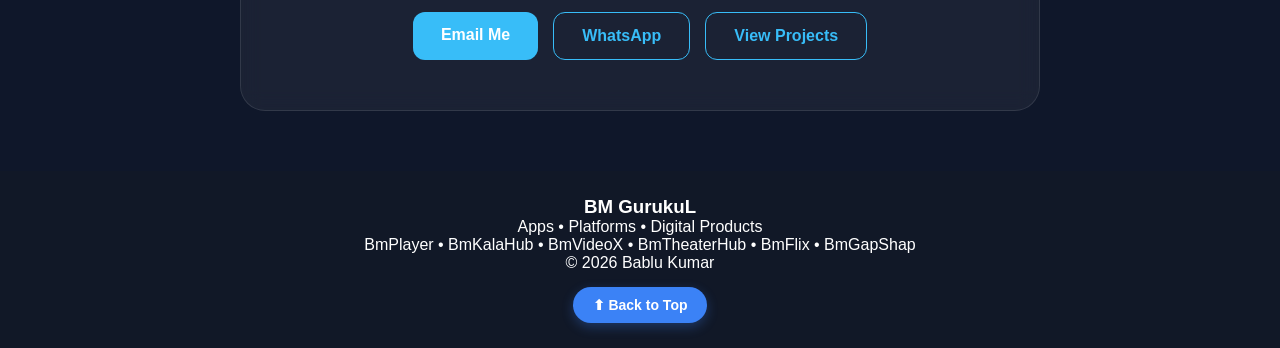
==== commit 15e6904e: "Add email click analytics tracking" ====
--- a/index.html
+++ b/index.html
@@ -575,24 +575,26 @@
 
         <div class="consultation-buttons">
 
-            <a
-              id="consultationBtn"
-              href="https://wa.me/919546801267"
-              class="btn-primary"
-              target="_blank">
-
-             📱 Get Free Consultation
-
-            </a>
-
-            <a
-            href="mailto:bblkumar8@mail.com"
+        <a
+            id="consultationBtn"
+            href="https://wa.me/919546801267"
+            class="btn-primary"
+            target="_blank"
+            onclick="trackWhatsAppClick('Consultation Button')">
+
+           📱 Get Free Consultation
+
+        </a>
+
+        <a
+            href="mailto:bblkumar8@gmail.com"
             class="btn-secondary"
-            id="consultationEmail">
+            id="consultationEmail"
+            onclick="trackEmailClick('Consultation Email')">
 
             📧 Email Us
 
-            </a>
+        </a>
 
         </div>
 
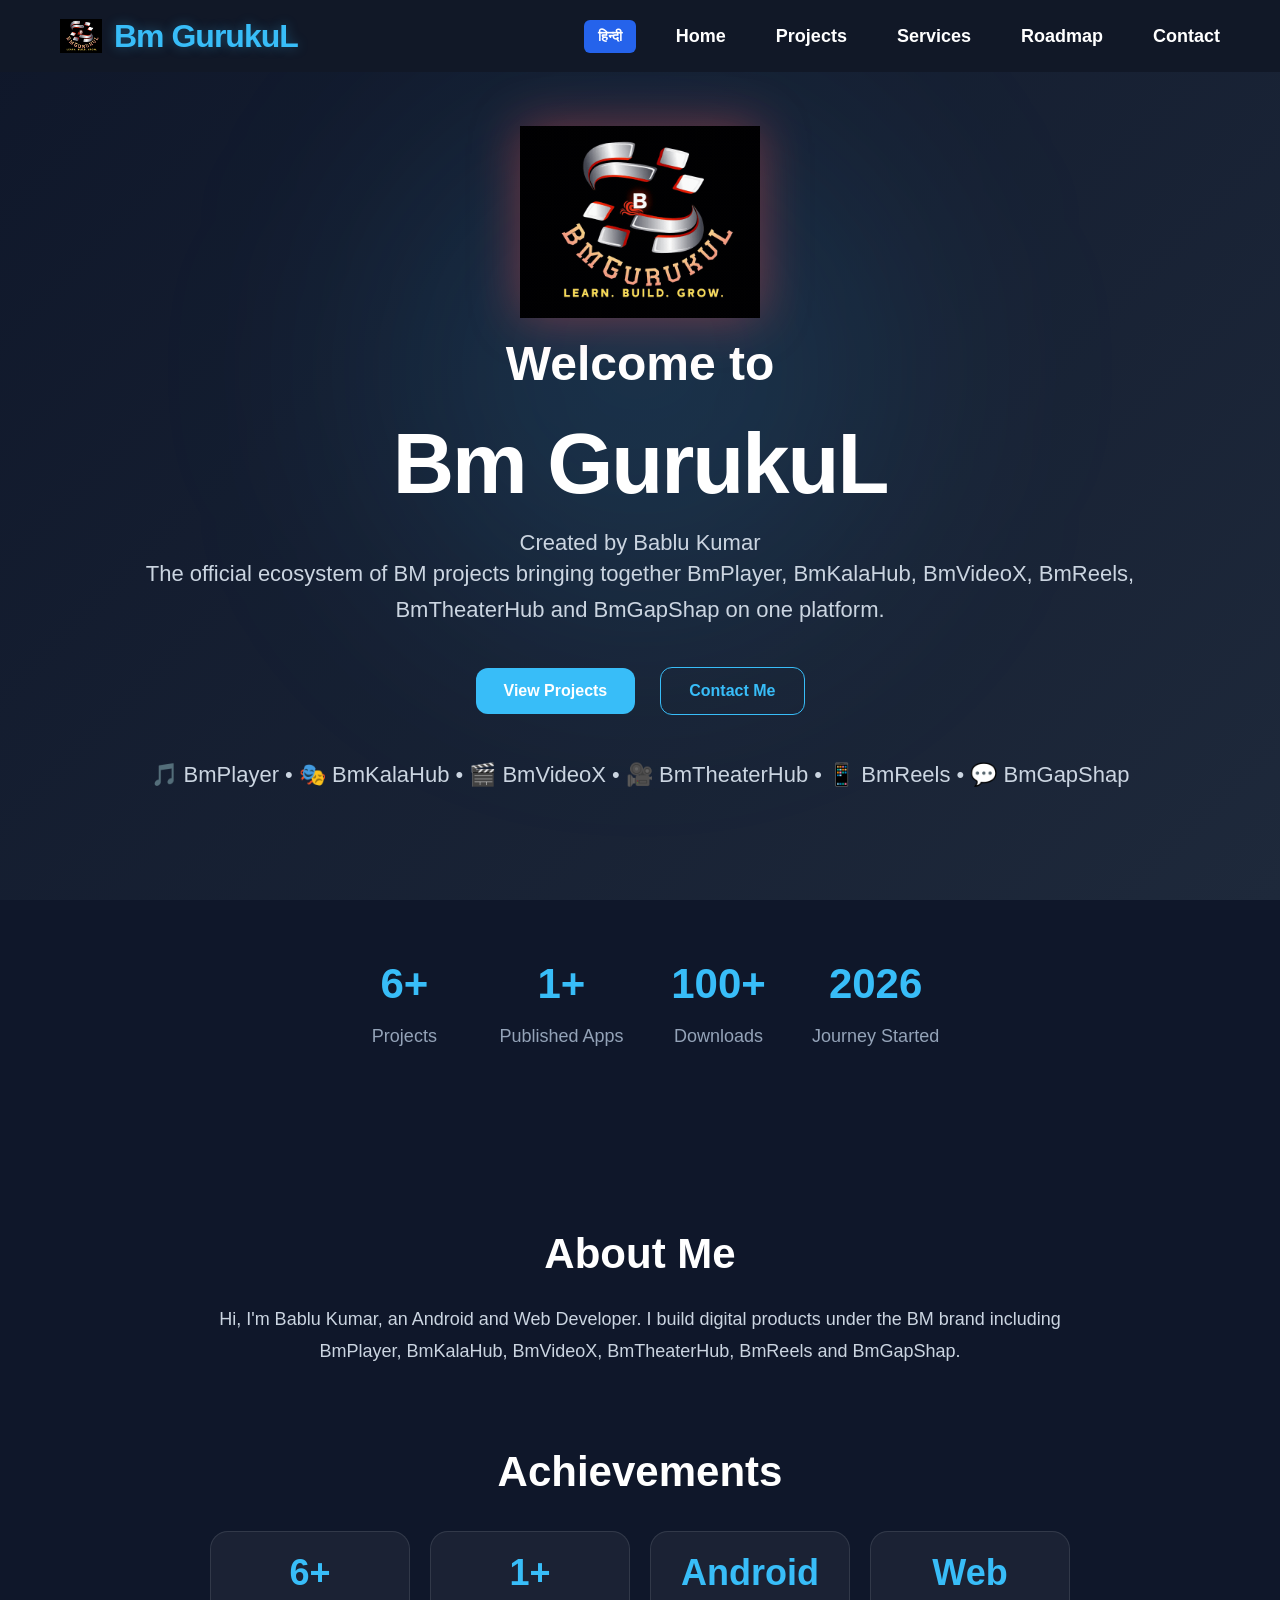
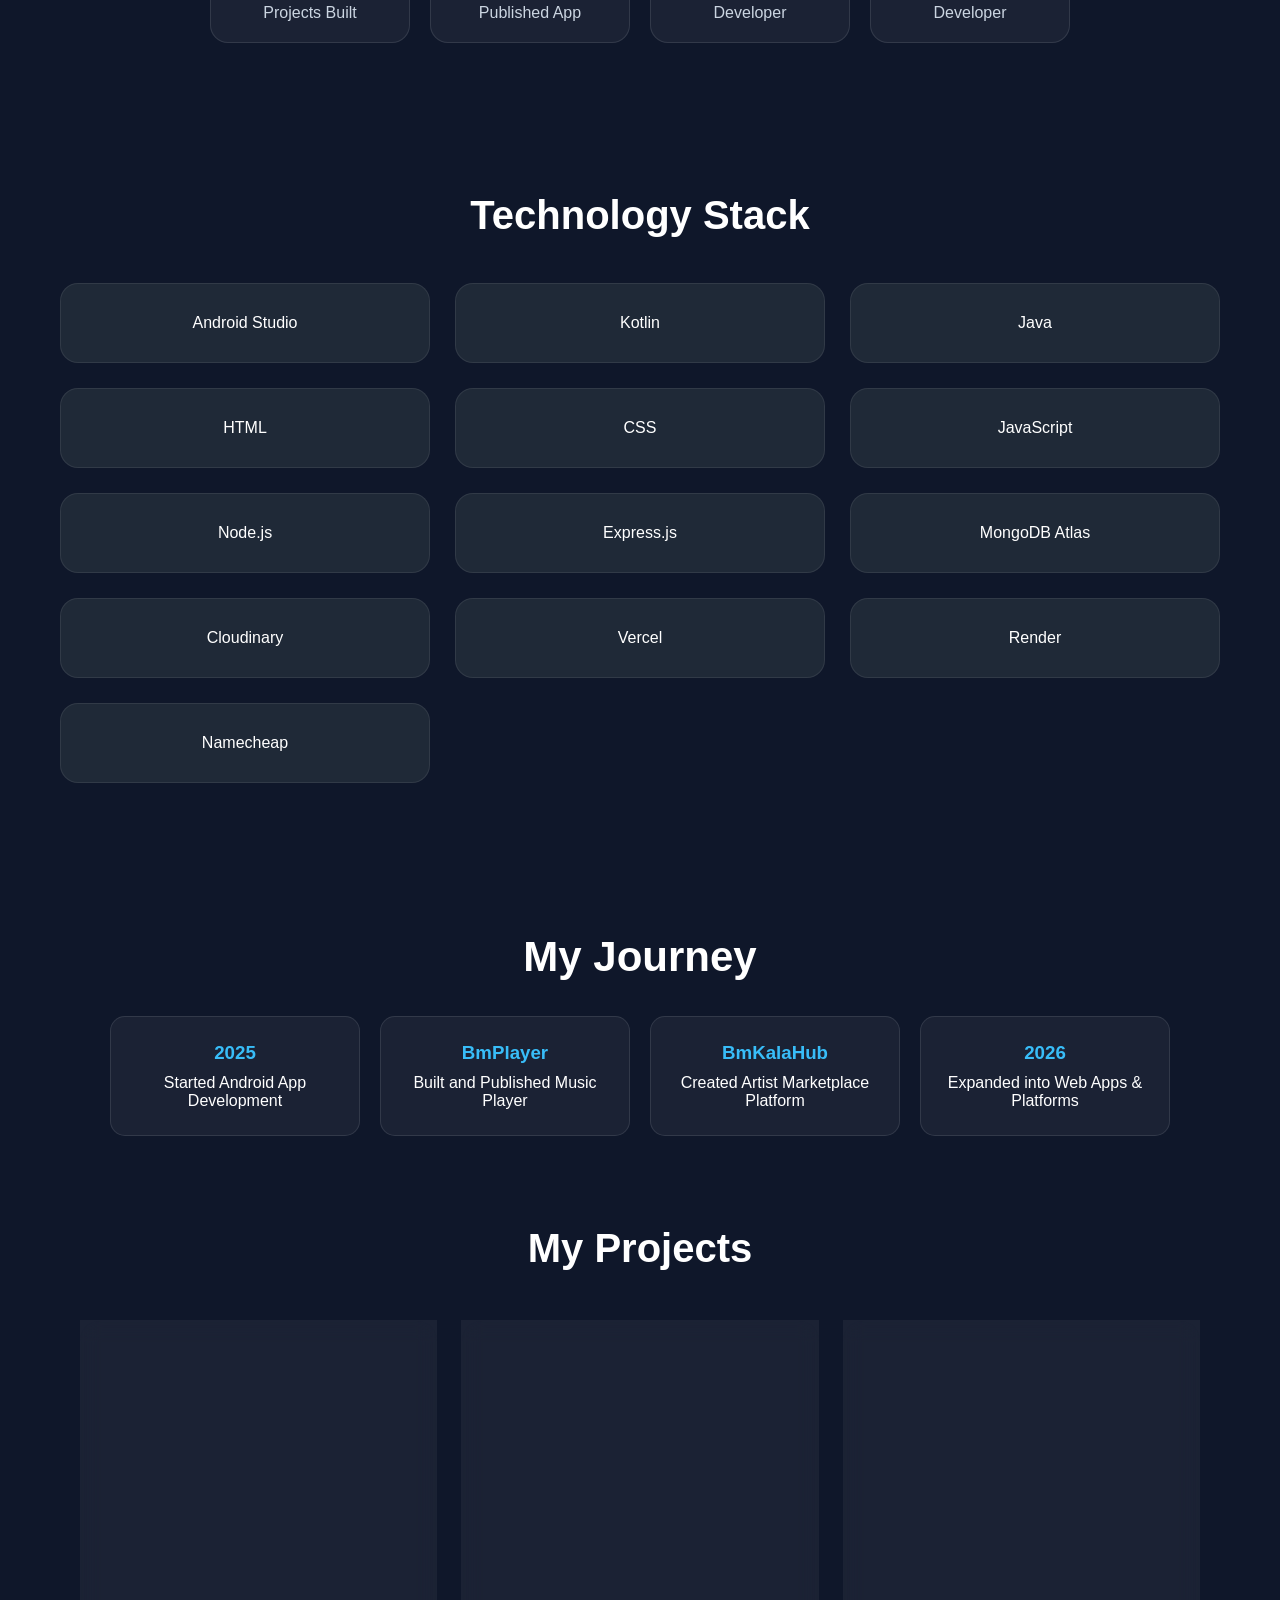
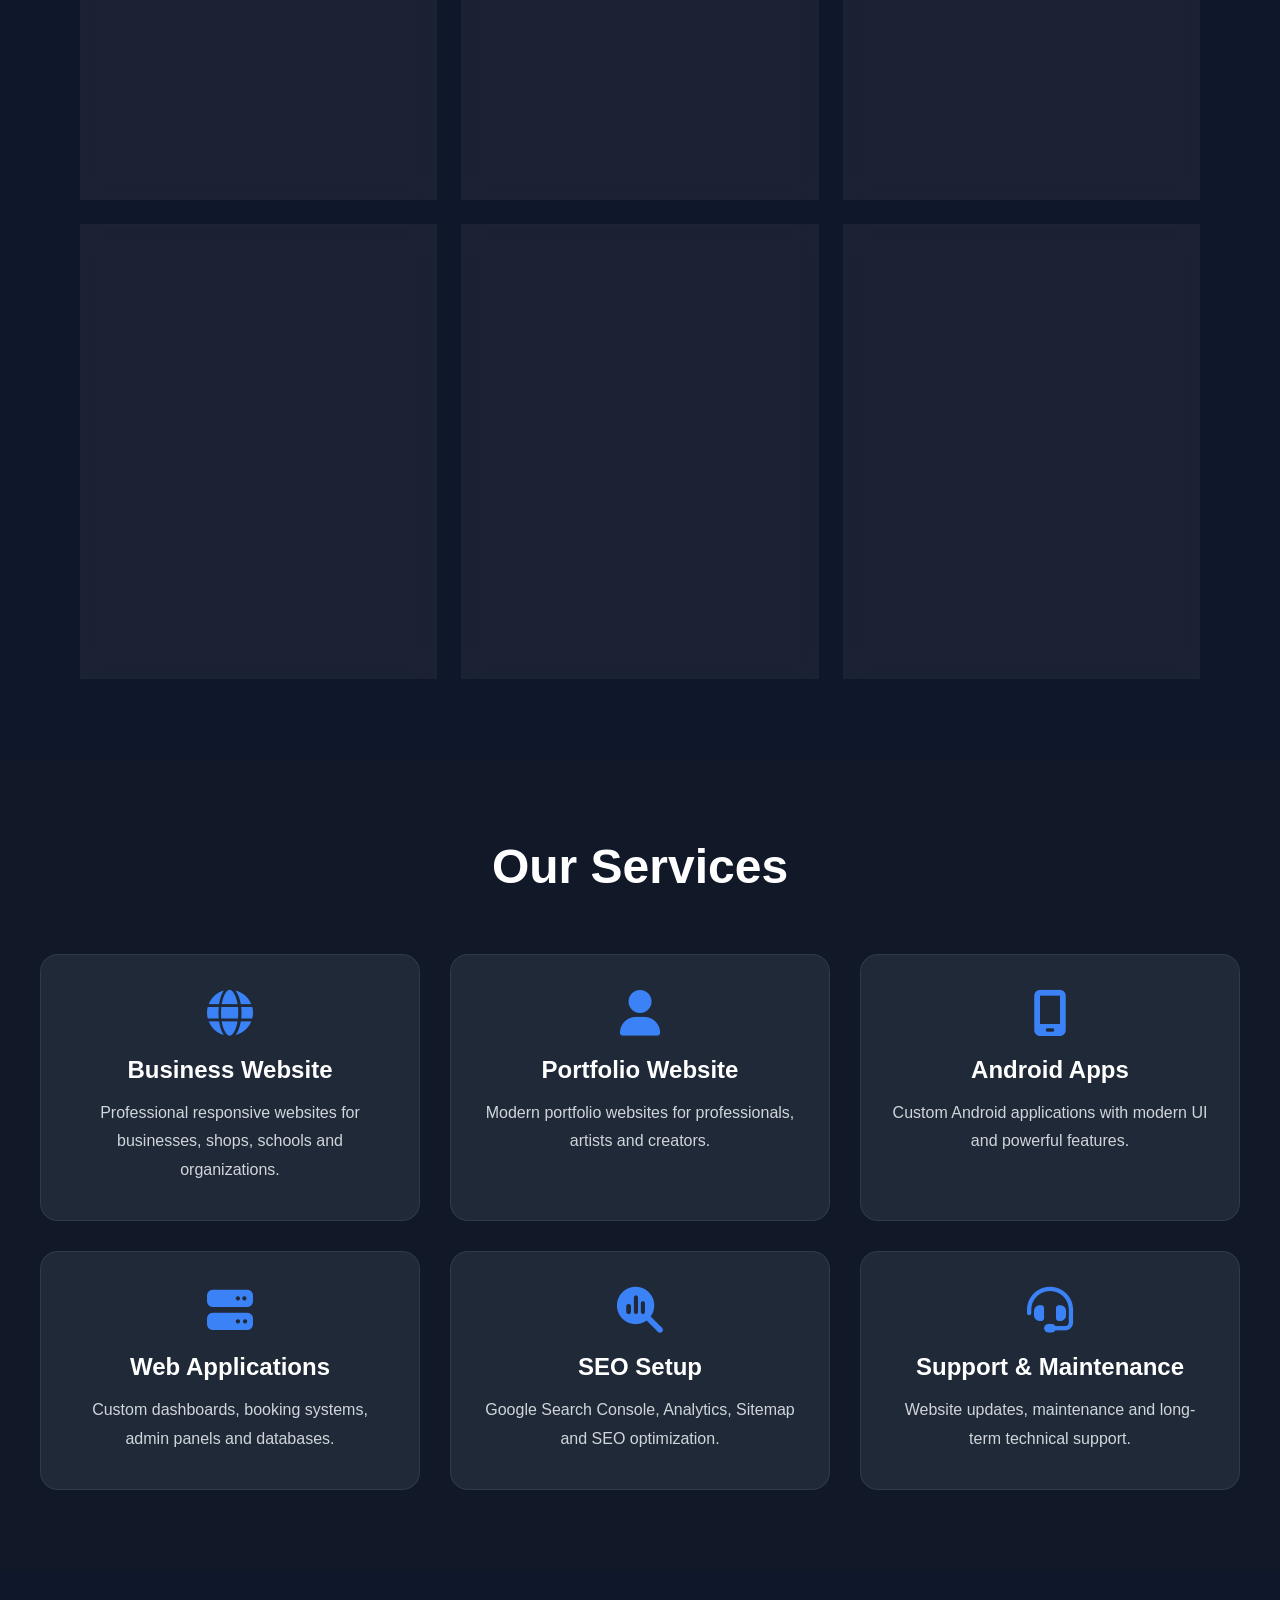
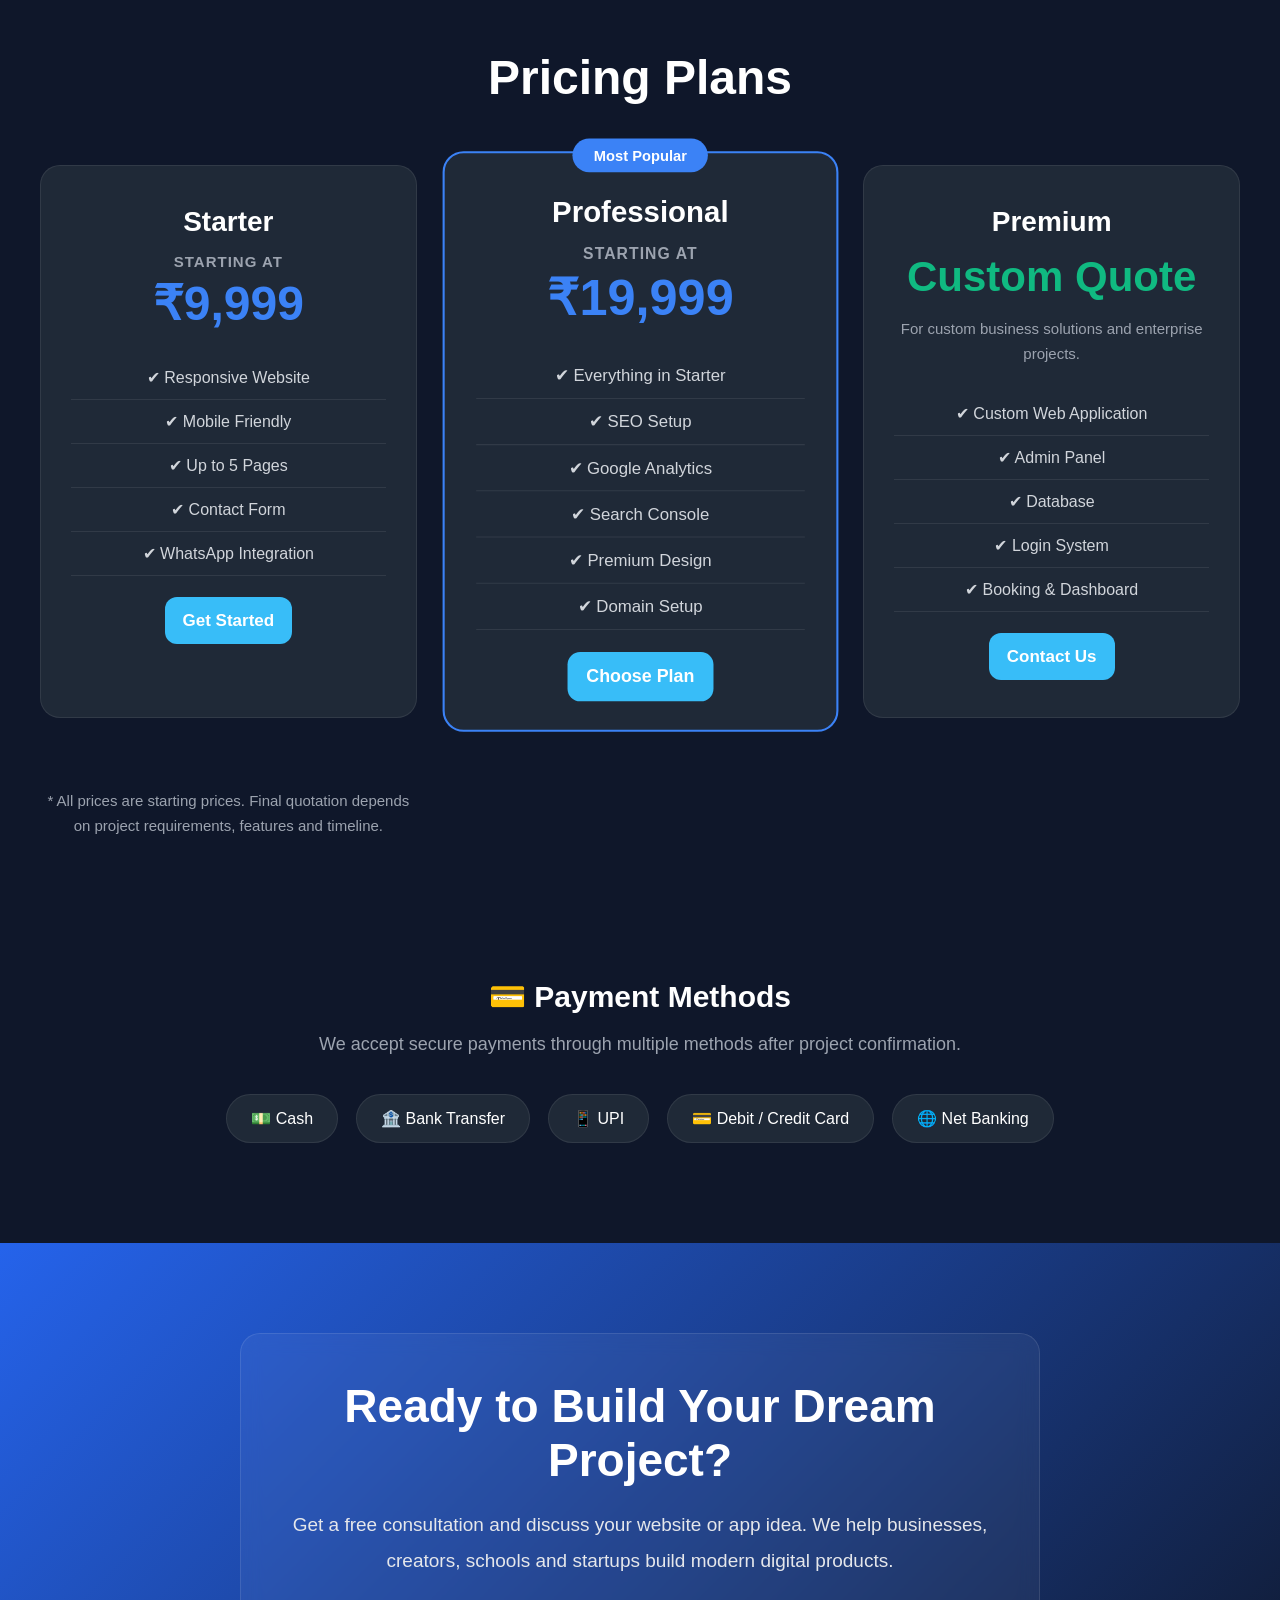
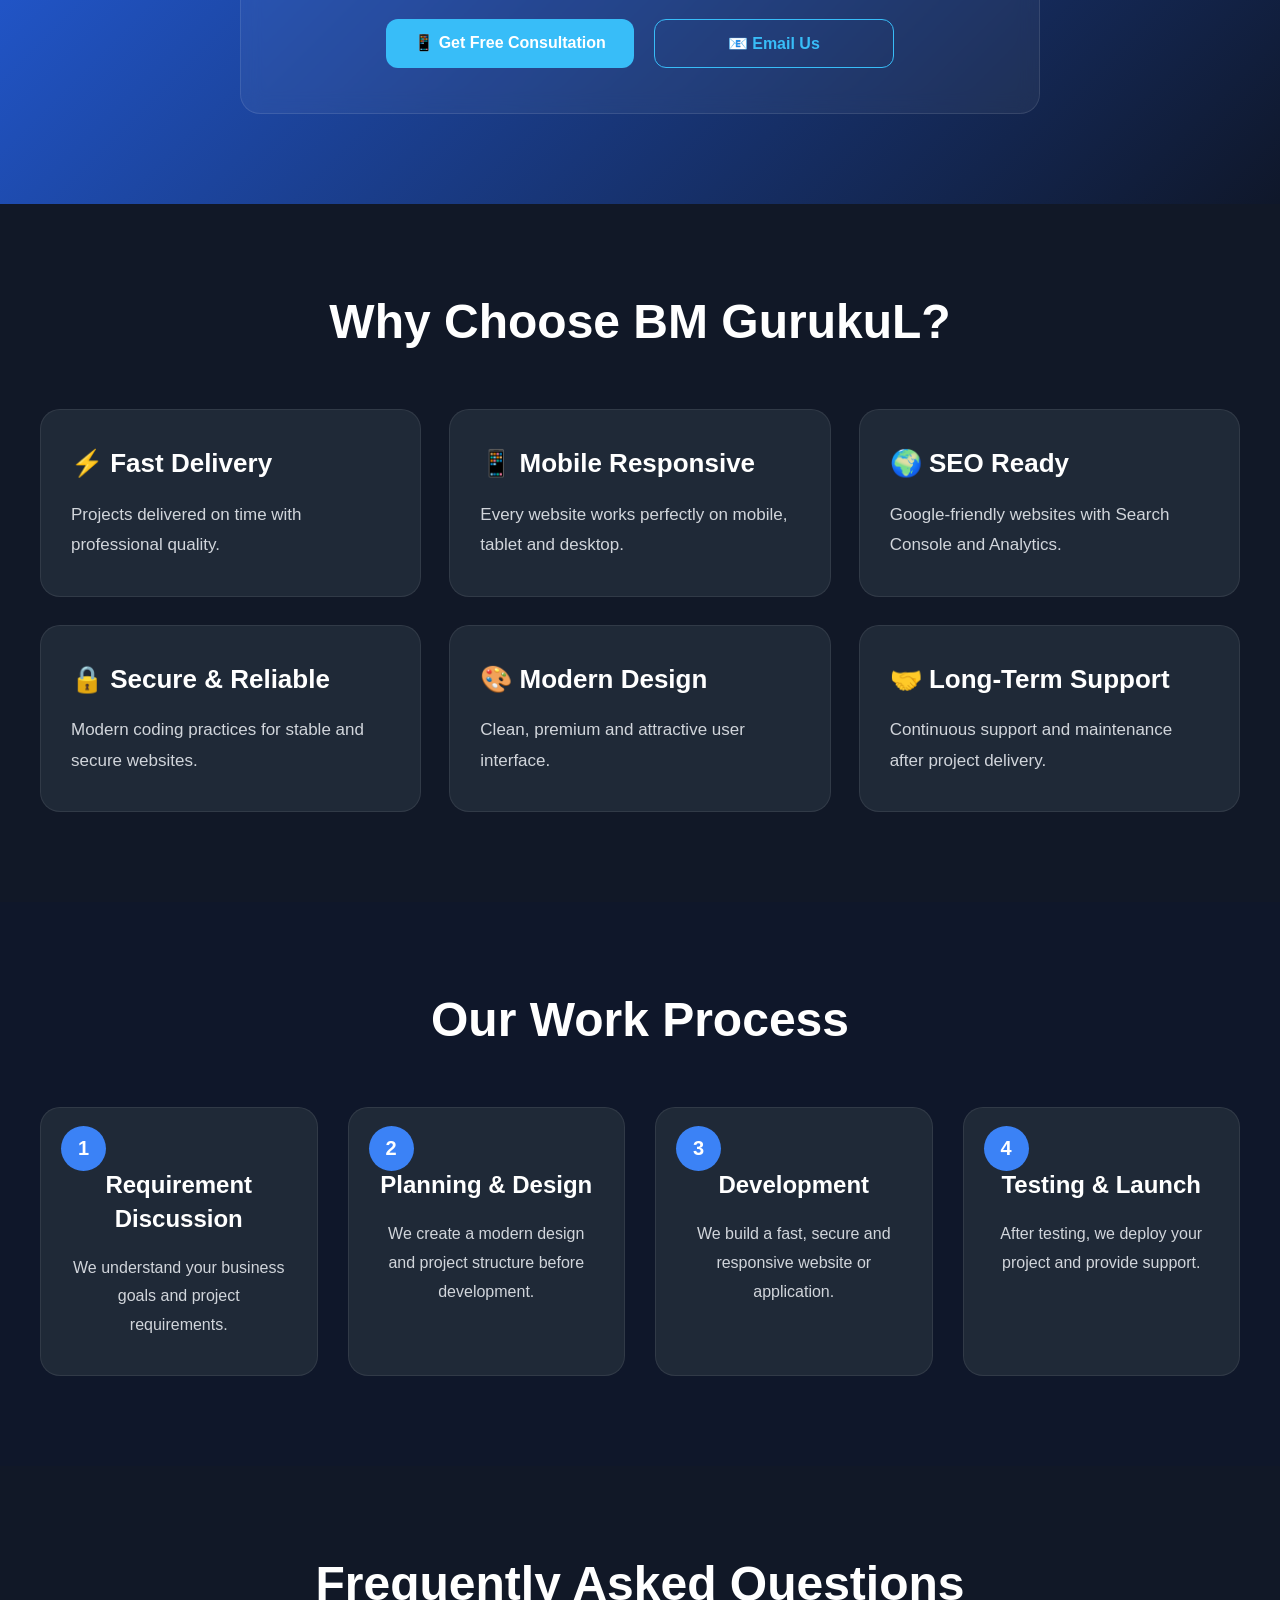
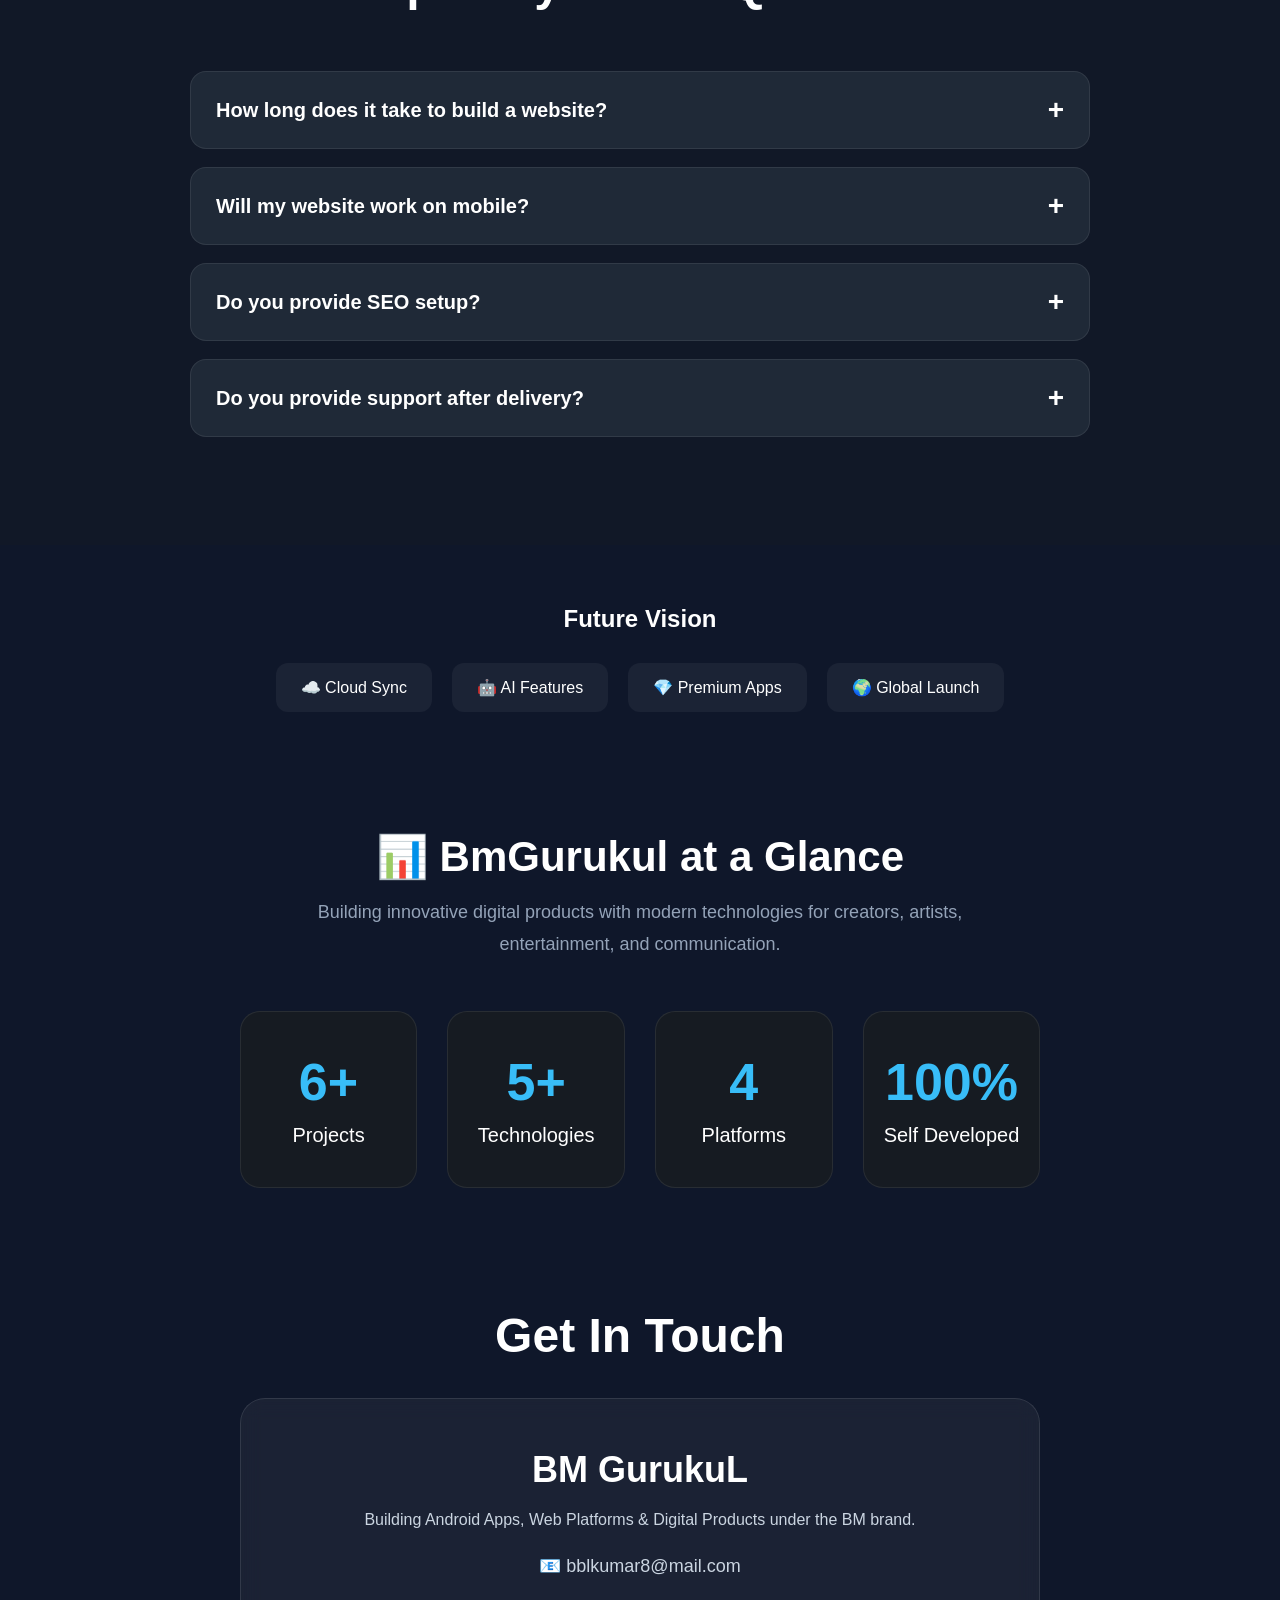
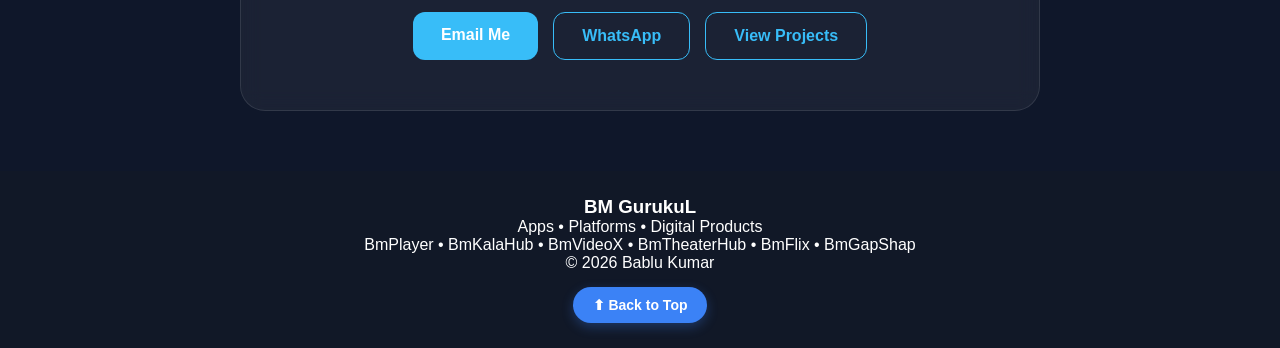
==== commit 8659e7bc: "Add Google Analytics email tracking and business event improvements" ====
--- a/index.html
+++ b/index.html
@@ -586,14 +586,11 @@
 
         </a>
 
-        <a
-            href="mailto:bblkumar8@gmail.com"
-            class="btn-secondary"
-            id="consultationEmail"
-            onclick="trackEmailClick('Consultation Email')">
-
-            📧 Email Us
-
+        <a href="https://mail.google.com/mail/?view=cm&fs=1&to=bblkumar8@gmail.com"
+           target="_blank"
+           class="btn-secondary"
+           id="consultationEmail">
+           📧 Email Us
         </a>
 
         </div>
